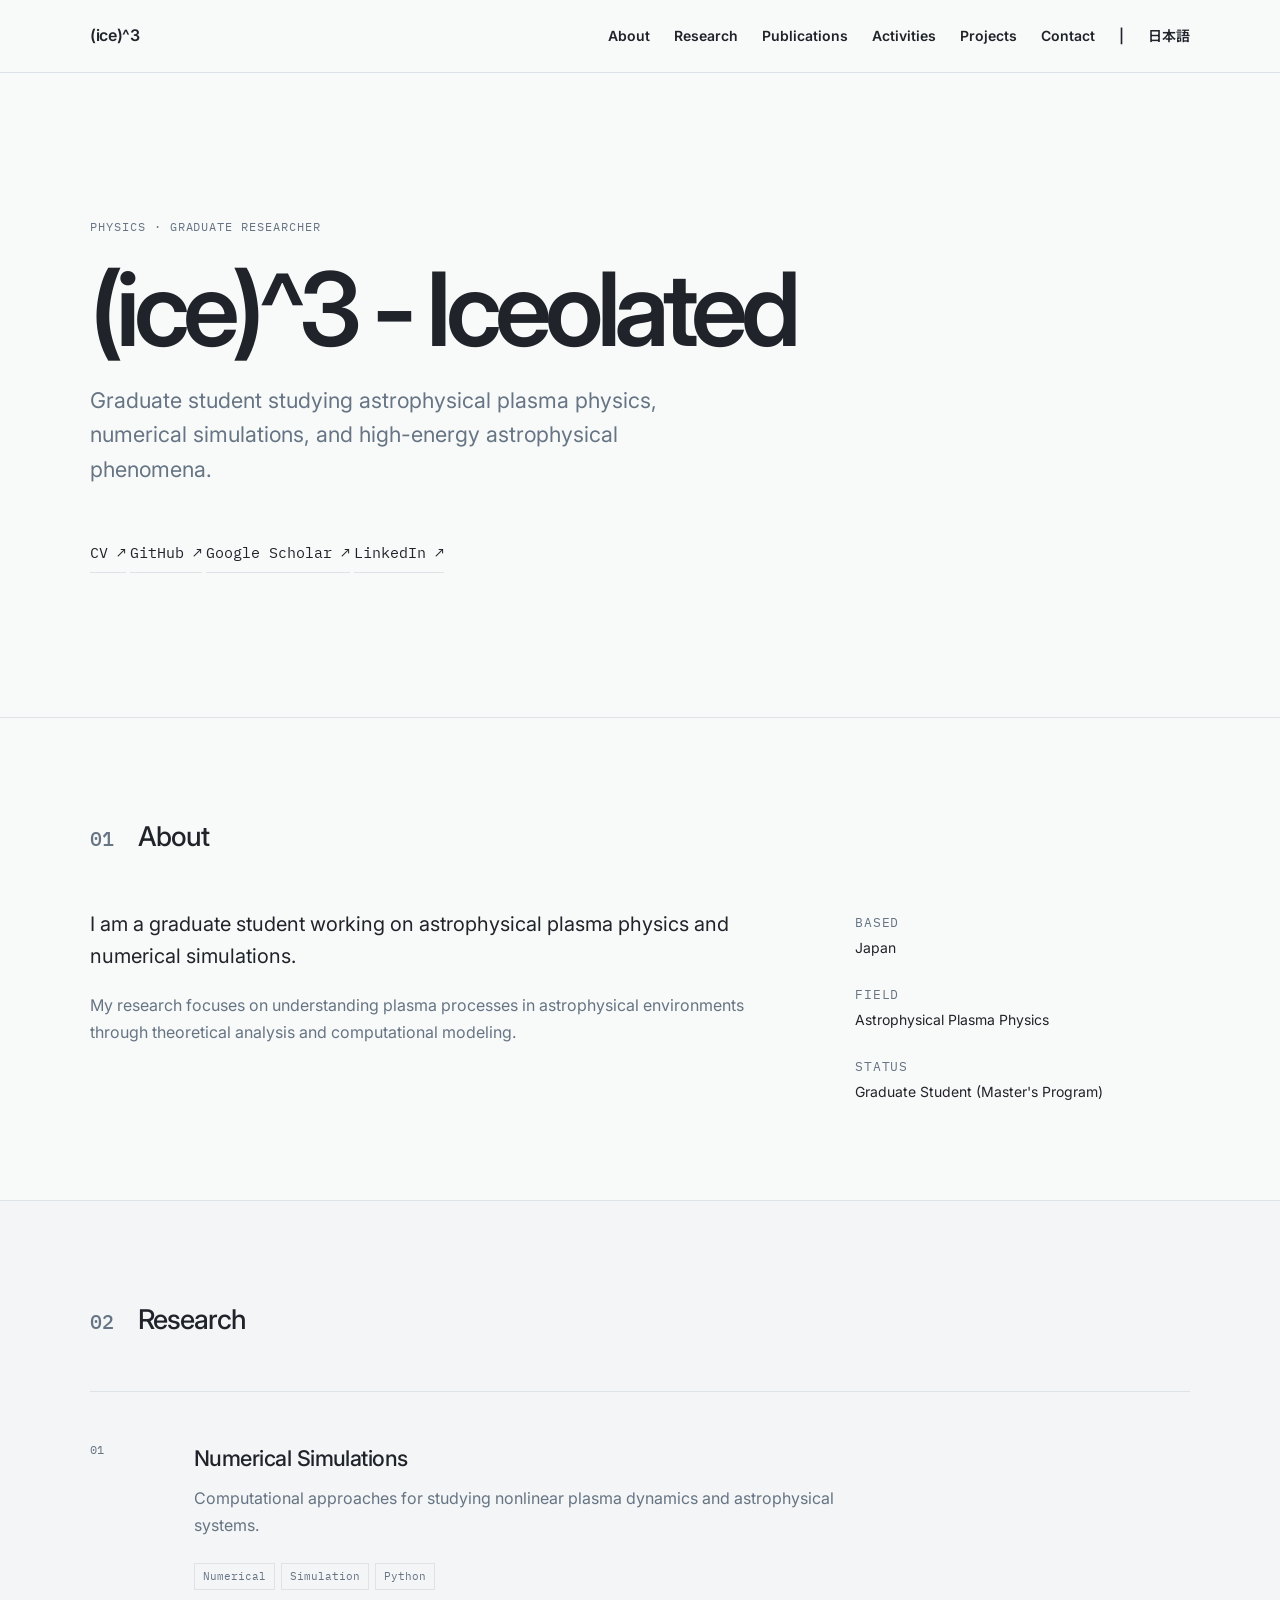
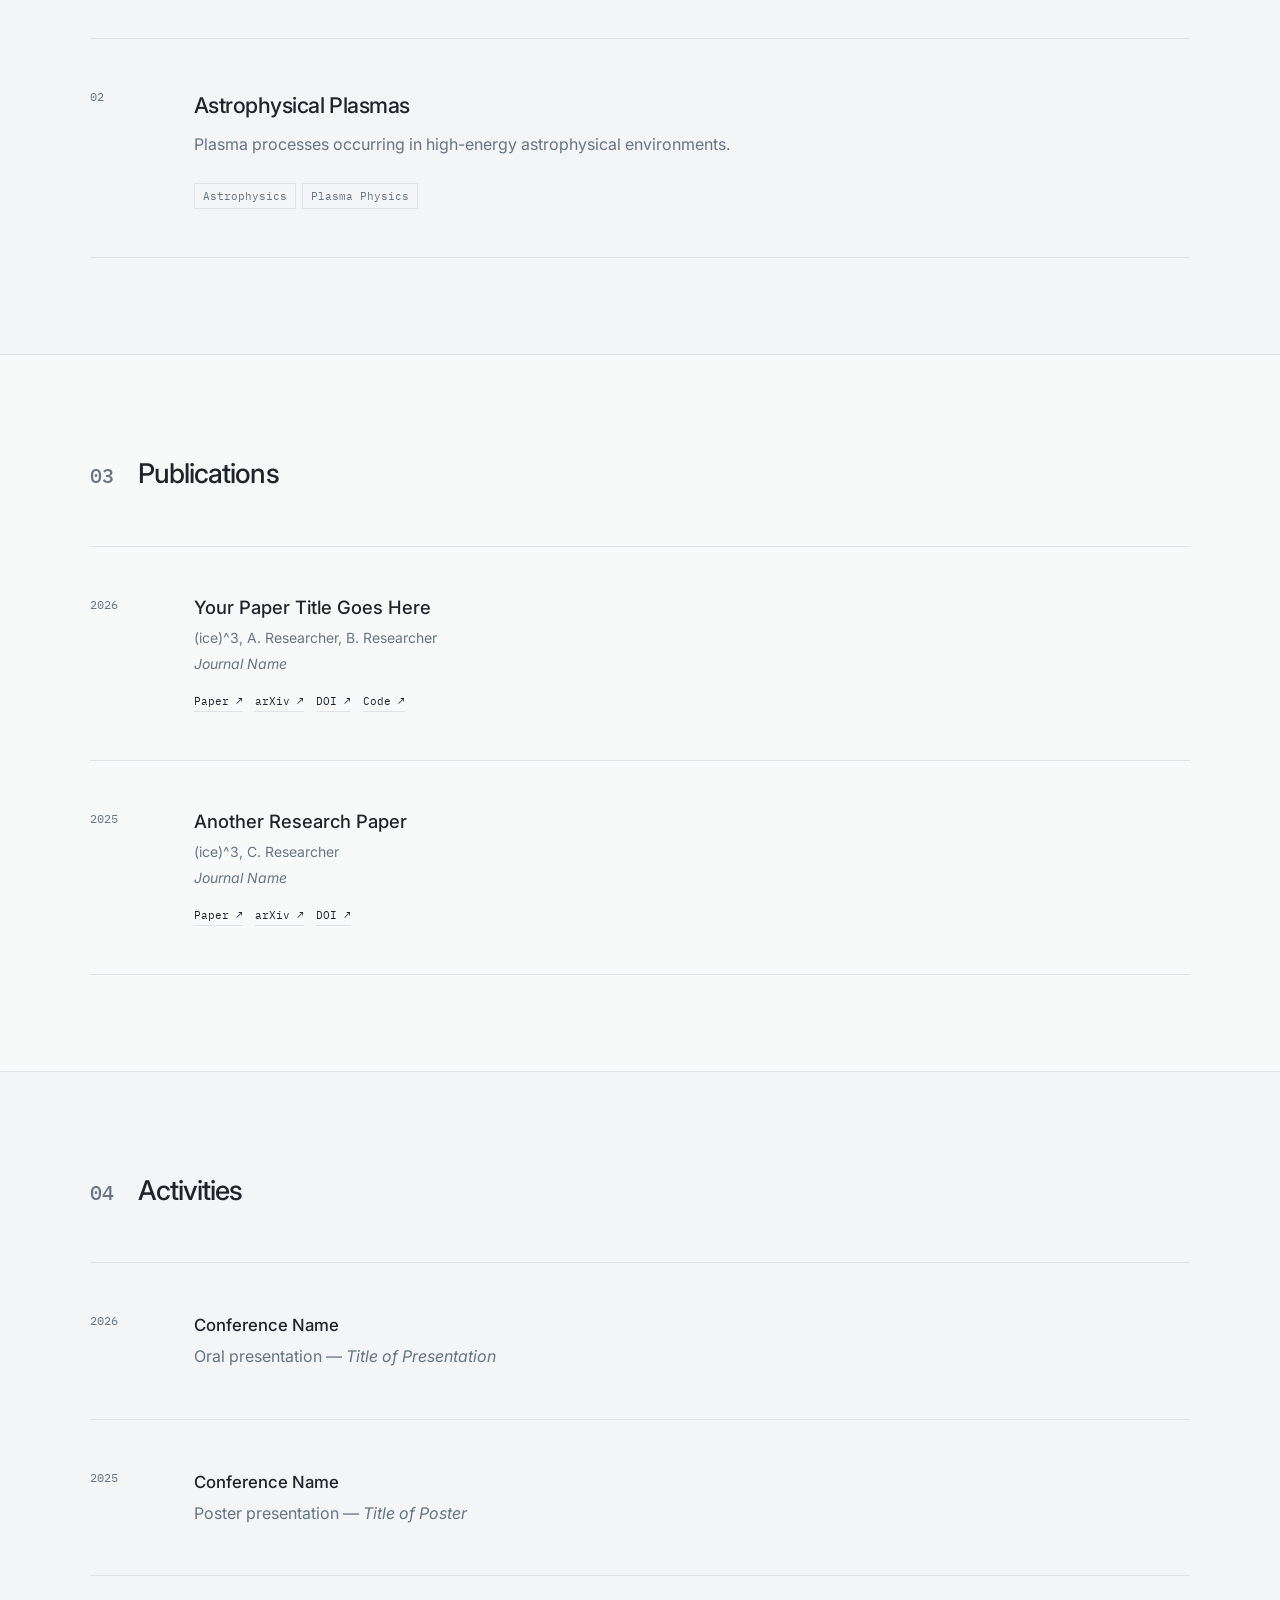
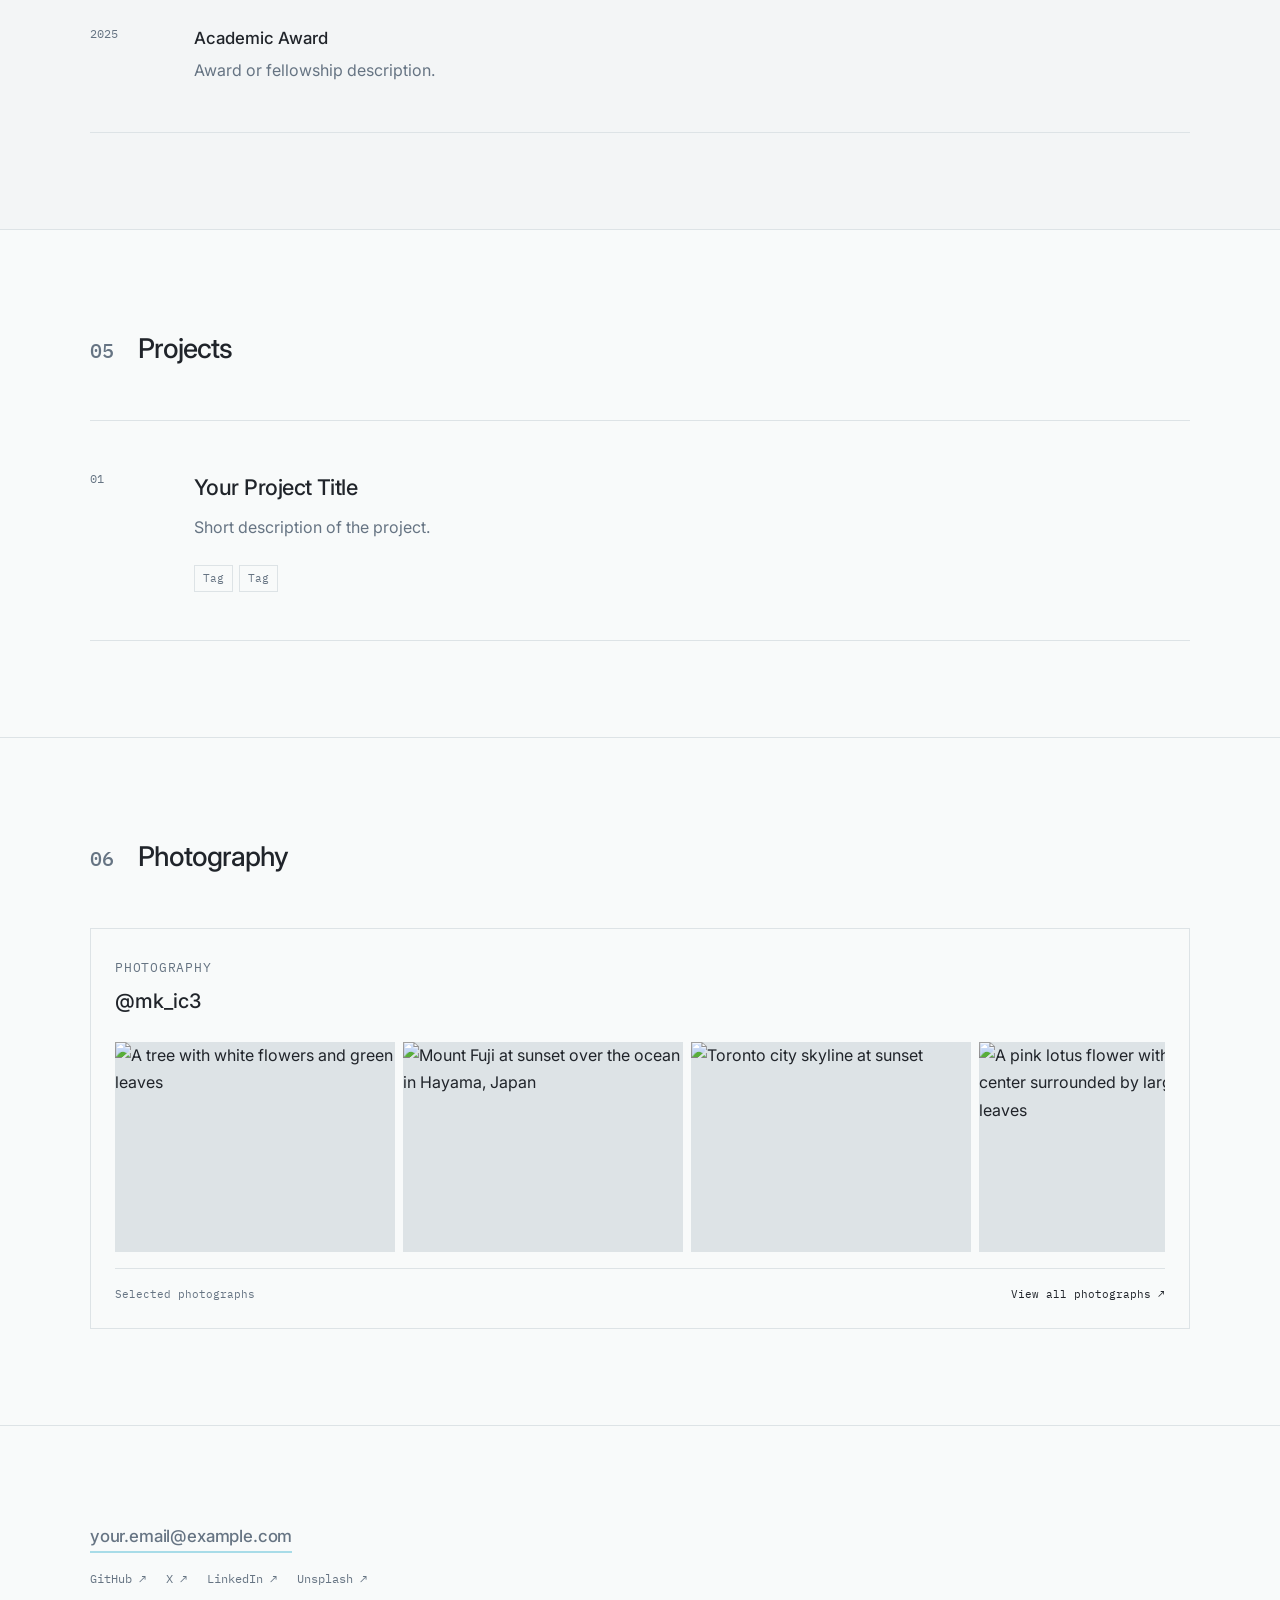
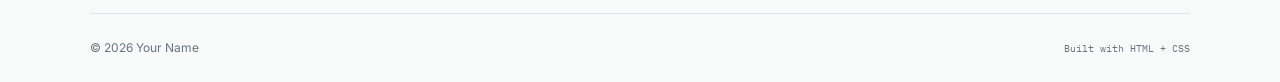
==== index.html @ d31fde1c "feat: update index.html and jp/index.html with new branding, enhanced links, and Unsplash photo inte" ====
<!DOCTYPE html>
<html lang="en">
<head>
    <meta charset="UTF-8">

    <!-- Responsive viewport -->
    <meta name="viewport" content="width=device-width, initial-scale=1.0">

    <title>Welcome to (ice)^3's home</title>

    <meta
        name="description"
        content="Personal homepage of (ice)^3 graduate researcher in physics."
    >

    <!-- Google Fonts -->
    <link rel="preconnect" href="https://fonts.googleapis.com">
    <link rel="preconnect" href="https://fonts.gstatic.com" crossorigin>

    <link
        href="https://fonts.googleapis.com/css2?family=IBM+Plex+Mono:wght@400;500&family=Inter:wght@400;500;600;700&family=Noto+Sans+JP:wght@400;500;600&display=swap"
        rel="stylesheet"
    >

    <!-- Main stylesheet -->
    <link rel="stylesheet" href="style.css">
</head>

<body>

    <!-- =========================================
         HEADER / NAVIGATION
         ========================================= -->
    <header class="site-header">
        <div class="container header-inner">

            <a href="#" class="site-name">
                (ice)^3
            </a>

            <nav class="site-nav" aria-label="Main navigation">
                <a href="#about">About</a>
                <a href="#research">Research</a>
                <a href="#publications">Publications</a>
                <a href="#activities">Activities</a>
                <a href="#projects">Projects</a>
                <a href="#contact">Contact</a>
                <span class="nav-divider">|</span>
                <a href="jp/" lang="ja">日本語</a>
            </nav>

        </div>
    </header>


    <main>

        <!-- =========================================
             HERO
             ========================================= -->
        <section class="hero">
            <div class="container">

                <p class="eyebrow">
                    PHYSICS · GRADUATE RESEARCHER
                </p>

                <h1>
                    (ice)^3 - Iceolated
                </h1>

                <p class="hero-description">
                    Graduate student studying astrophysical plasma physics,
                    numerical simulations, and high-energy astrophysical phenomena.
                </p>

                <div class="hero-links">
                    <a href="cv/CV.pdf" target="_blank" rel="noopener noreferrer">CV ↗</a>
                    <a href="https://github.com/mk-ic3" target="_blank" rel="noopener noreferrer">GitHub ↗</a>
                    <a href="YOUR_GOOGLE_SCHOLAR_URL" target="_blank" rel="noopener noreferrer">Google Scholar ↗</a>
                    <a href="https://www.linkedin.com/in/mei-kanda/" target="_blank" rel="noopener noreferrer">LinkedIn ↗</a>
                </div>

            </div>
        </section>


        <!-- =========================================
             ABOUT
             ========================================= -->
        <section id="about" class="section">
            <div class="container">

                <div class="section-heading">
                    <span class="section-number">01</span>
                    <h2>About</h2>
                </div>

                <div class="about-grid">

                    <div class="about-main">
                        <p class="lead">
                            I am a graduate student working on astrophysical
                            plasma physics and numerical simulations.
                        </p>

                        <p>
                            My research focuses on understanding plasma processes
                            in astrophysical environments through theoretical
                            analysis and computational modeling.
                        </p>
                    </div>

                    <aside class="about-meta">
                        <div>
                            <span class="meta-label">Based</span>
                            <span>Japan</span>
                        </div>

                        <div>
                            <span class="meta-label">Field</span>
                            <span>Astrophysical Plasma Physics</span>
                        </div>

                        <div>
                            <span class="meta-label">Status</span>
                            <span>Graduate Student (Master's Program)</span>
                        </div>
                    </aside>

                </div>

            </div>
        </section>


        <!-- =========================================
             RESEARCH
             ========================================= -->
        <section id="research" class="section section-tinted">
            <div class="container">

                <div class="section-heading">
                    <span class="section-number">02</span>
                    <h2>Research</h2>
                </div>

                <div class="research-list">

                    <article class="research-item">

                        <div class="research-index">
                            01
                        </div>

                        <div class="research-content">
                            <h3>Numerical Simulations</h3>

                            <p>
                                Computational approaches for studying
                                nonlinear plasma dynamics and astrophysical
                                systems.
                            </p>

                            <div class="tags">
                                <span>Numerical</span>
                                <span>Simulation</span>
                                <span>Python</span>
                            </div>
                        </div>

                    </article>


                    <article class="research-item">

                        <div class="research-index">
                            02
                        </div>

                        <div class="research-content">
                            <h3>Astrophysical Plasmas</h3>

                            <p>
                                Plasma processes occurring in high-energy
                                astrophysical environments.
                            </p>

                            <div class="tags">
                                <span>Astrophysics</span>
                                <span>Plasma Physics</span>
                            </div>
                        </div>

                    </article>

                </div>

            </div>
        </section>


        <!-- =========================================
             PUBLICATIONS
             ========================================= -->
        <section id="publications" class="section">
            <div class="container">

                <div class="section-heading">
                    <span class="section-number">03</span>
                    <h2>Publications</h2>
                </div>


                <div class="publication-list">

                    <article class="publication">

                        <div class="publication-year">
                            2026
                        </div>

                        <div class="publication-body">

                            <h3>
                                Your Paper Title Goes Here
                            </h3>

                            <p class="authors">
                                (ice)^3, A. Researcher, B. Researcher
                            </p>

                            <p class="journal">
                                <em>Journal Name</em>
                            </p>

                            <div class="publication-links">
                                <a href="#">Paper ↗</a>
                                <a href="#">arXiv ↗</a>
                                <a href="#">DOI ↗</a>
                                <a href="#">Code ↗</a>
                            </div>

                        </div>

                    </article>


                    <article class="publication">

                        <div class="publication-year">
                            2025
                        </div>

                        <div class="publication-body">

                            <h3>
                                Another Research Paper
                            </h3>

                            <p class="authors">
                                (ice)^3, C. Researcher
                            </p>

                            <p class="journal">
                                <em>Journal Name</em>
                            </p>

                            <div class="publication-links">
                                <a href="#">Paper ↗</a>
                                <a href="#">arXiv ↗</a>
                                <a href="#">DOI ↗</a>
                            </div>

                        </div>

                    </article>

                </div>

            </div>
        </section>


        <!-- =========================================
             ACTIVITIES
             ========================================= -->
        <section id="activities" class="section section-tinted">
            <div class="container">

                <div class="section-heading">
                    <span class="section-number">04</span>
                    <h2>Activities</h2>
                </div>


                <div class="timeline">

                    <article class="timeline-item">

                        <div class="timeline-year">
                            2026
                        </div>

                        <div class="timeline-content">
                            <h3>Conference Name</h3>

                            <p>
                                Oral presentation —
                                <em>Title of Presentation</em>
                            </p>
                        </div>

                    </article>


                    <article class="timeline-item">

                        <div class="timeline-year">
                            2025
                        </div>

                        <div class="timeline-content">
                            <h3>Conference Name</h3>

                            <p>
                                Poster presentation —
                                <em>Title of Poster</em>
                            </p>
                        </div>

                    </article>


                    <article class="timeline-item">

                        <div class="timeline-year">
                            2025
                        </div>

                        <div class="timeline-content">
                            <h3>Academic Award</h3>

                            <p>
                                Award or fellowship description.
                            </p>
                        </div>

                    </article>

                </div>

            </div>
        </section>


        <!-- =========================================
             PROJECTS
             ========================================= -->
        <section id="projects" class="section">
            <div class="container">

                <div class="section-heading">
                    <span class="section-number">05</span>
                    <h2>Projects</h2>
                </div>

                <div class="research-list">

                    <article class="research-item">

                        <div class="research-index">
                            01
                        </div>

                        <div class="research-content">
                            <h3><a href="#">Your Project Title</a></h3>

                            <p>
                                Short description of the project.
                            </p>

                            <div class="tags">
                                <span>Tag</span>
                                <span>Tag</span>
                            </div>
                        </div>

                    </article>

                </div>

            </div>
        </section>


        <!-- =========================================
             PHOTOGRAPHY
             ========================================= -->
        <section class="section">
            <div class="container">

                <div class="section-heading">
                    <span class="section-number">06</span>
                    <h2>Photography</h2>
                </div>

                <div class="unsplash-card">

                    <div class="unsplash-card-header">

                        <div>
                            <span class="meta-label">PHOTOGRAPHY</span>
                            <h3>@mk_ic3</h3>
                        </div>

                    </div>


                    <div class="photo-grid">

                        <a
                            href="https://unsplash.com/photos/a-tree-with-white-flowers-and-green-leaves-QDzzZZHFz-U"
                            target="_blank"
                            rel="noopener noreferrer"
                            class="photo-card"
                        >
                            <img
                                src="https://images.unsplash.com/photo-1712968015844-6d76311d9dd3?auto=format&fit=crop&w=900&q=80&ixlib=rb-4.1.0"
                                alt="A tree with white flowers and green leaves"
                            >
                        </a>


                        <a
                            href="https://unsplash.com/photos/mount-fuji-at-sunset-over-the-ocean-8M4cD7uirUU"
                            target="_blank"
                            rel="noopener noreferrer"
                            class="photo-card"
                        >
                            <img
                                src="https://images.unsplash.com/photo-1778073240307-7e9a6b8cae13?auto=format&fit=crop&w=900&q=80&ixlib=rb-4.1.0"
                                alt="Mount Fuji at sunset over the ocean in Hayama, Japan"
                            >
                        </a>


                        <a
                            href="https://unsplash.com/photos/5m6bXYsO8K4"
                            target="_blank"
                            rel="noopener noreferrer"
                            class="photo-card"
                        >
                            <img
                                src="https://images.unsplash.com/photo-1655641720293-cb061274658c?auto=format&fit=crop&w=900&q=80&ixlib=rb-4.1.0"
                                alt="Toronto city skyline at sunset"
                            >
                        </a>


                        <a
                            href="https://unsplash.com/photos/pink-lotus-flower-with-green-leaves-WcjH20FnAF0"
                            target="_blank"
                            rel="noopener noreferrer"
                            class="photo-card"
                        >
                            <img
                                src="https://images.unsplash.com/photo-1785930355684-08babeacb1f9?auto=format&fit=crop&w=900&q=80&ixlib=rb-4.1.0"
                                alt="A pink lotus flower with a yellow center surrounded by large green leaves"
                            >
                        </a>


                        <a
                            href="https://unsplash.com/photos/snow-capped-mount-fuji-at-sunrise-over-the-ocean-vVNPhKwAJts"
                            target="_blank"
                            rel="noopener noreferrer"
                            class="photo-card"
                        >
                            <img
                                src="https://images.unsplash.com/photo-1784520227076-e8e0f99f439f?auto=format&fit=crop&w=900&q=80&ixlib=rb-4.1.0"
                                alt="Snow-capped Mount Fuji at sunrise over the ocean"
                            >
                        </a>


                        <a
                            href="https://unsplash.com/photos/snow-capped-mountain-over-a-calm-sea-at-twilight-6tz-zyRX4TU"
                            target="_blank"
                            rel="noopener noreferrer"
                            class="photo-card"
                        >
                            <img
                                src="https://images.unsplash.com/photo-1784520226907-1e6dbd36b09c?auto=format&fit=crop&w=900&q=80&ixlib=rb-4.1.0"
                                alt="Snow-capped mountain over a calm sea at twilight"
                            >
                        </a>


                        <a
                            href="https://unsplash.com/photos/snow-capped-mount-fuji-and-a-lighthouse-over-the-calm-ocean-Updo7ICSqFU"
                            target="_blank"
                            rel="noopener noreferrer"
                            class="photo-card"
                        >
                            <img
                                src="https://images.unsplash.com/photo-1784520226905-12eba92116d4?auto=format&fit=crop&w=900&q=80&ixlib=rb-4.1.0"
                                alt="Snow-capped Mount Fuji and a lighthouse over the calm ocean"
                            >
                        </a>


                        <a
                            href="https://unsplash.com/photos/mount-fuji-with-snow-capped-peak-overlooking-the-ocean-at-twilight-VlQekFW7cx4"
                            target="_blank"
                            rel="noopener noreferrer"
                            class="photo-card"
                        >
                            <img
                                src="https://images.unsplash.com/photo-1784520226907-6ae4511b928c?auto=format&fit=crop&w=900&q=80&ixlib=rb-4.1.0"
                                alt="Mount Fuji with snow-capped peak overlooking the ocean at twilight"
                            >
                        </a>

                    </div>


                    <div class="unsplash-card-footer">

                        <span>Selected photographs</span>

                        <a href="https://unsplash.com/@mk_ic3" target="_blank" rel="noopener noreferrer">
                            View all photographs ↗
                        </a>

                    </div>

                </div>

            </div>
        </section>


        </main>


    <!-- =========================================
         FOOTER / CONTACT
         ========================================= -->
    <footer id="contact" class="site-footer">
        <div class="container footer-inner">

            <div class="footer-contact">

                <a
                    href="mailto:your.email@example.com"
                    class="footer-email"
                >
                    your.email@example.com
                </a>

                <div class="social-links">
                    <a href="https://github.com/mk-ic3" target="_blank" rel="noopener noreferrer">GitHub ↗</a>
                    <a href="https://x.com/ph_ic3" target="_blank" rel="noopener noreferrer">X ↗</a>
                    <a href="https://www.linkedin.com/in/mei-kanda/" target="_blank" rel="noopener noreferrer">LinkedIn ↗</a>
                    <a href="https://unsplash.com/@mk_ic3" target="_blank" rel="noopener noreferrer">Unsplash ↗</a>
                </div>

            </div>

            <div class="footer-bottom">
                <span>
                    © 2026 Your Name
                </span>

                <span class="footer-mono">
                    Built with HTML + CSS
                </span>
            </div>

        </div>
    </footer>

</body>
</html>
---- style.css ----
/* =========================================================
   DESIGN SYSTEM
   ========================================================= */

:root {

    /* Colors */
    --snow: #F8FAFA;
    --charcoal: #20242A;
    --ice-blue: #A8DCE8;
    --slate: #667483;
    --mist: #DDE3E6;

    /* Typography */
    --font-sans: "Inter", sans-serif;
    --font-jp: "Noto Sans JP", sans-serif;
    --font-mono: "IBM Plex Mono", monospace;

    /* Layout */
    --content-width: 1100px;
    --side-padding: 32px;

    /* Spacing */
    --space-xs: 8px;
    --space-sm: 16px;
    --space-md: 24px;
    --space-lg: 48px;
    --space-xl: 96px;
    --space-xxl: 144px;

    /* Borders */
    --border: 1px solid var(--mist);
}


/* =========================================================
   RESET
   ========================================================= */

*,
*::before,
*::after {
    box-sizing: border-box;
}

html {
    scroll-behavior: smooth;
}

body {
    margin: 0;

    background: var(--snow);
    color: var(--charcoal);

    font-family: var(--font-sans);
    font-size: 16px;
    line-height: 1.7;

    -webkit-font-smoothing: antialiased;
}

img {
    display: block;
    max-width: 100%;
}

a {
    color: inherit;
    text-decoration: none;
}

p,
h1,
h2,
h3 {
    margin-top: 0;
}


/* =========================================================
   GLOBAL LAYOUT
   ========================================================= */

.container {
    width: min(
        calc(100% - (var(--side-padding) * 2)),
        var(--content-width)
    );

    margin-inline: auto;
}


/* =========================================================
   HEADER
   ========================================================= */

.site-header {
    position: sticky;
    top: 0;
    z-index: 100;

    background: rgba(248, 250, 250, 0.92);

    border-bottom: var(--border);

    backdrop-filter: blur(10px);
}

.header-inner {
    min-height: 72px;

    display: flex;
    align-items: center;
    justify-content: space-between;

    gap: var(--space-md);
}

.site-name {
    font-weight: 600;
    letter-spacing: -0.02em;
}

.site-nav {
    display: flex;
    align-items: center;
    gap: 24px;

    font-size: 14px;
    font-weight: 600;
}

.site-nav a {
    color: var(--charcoal);

    transition:
        color 160ms ease,
        background-color 160ms ease;
}

.site-nav a:hover {
    color: var(--slate);
}


/* =========================================================
   HERO
   ========================================================= */

.hero {
    padding-top: var(--space-xxl);
    padding-bottom: var(--space-xxl);
}

.eyebrow {
    margin-bottom: var(--space-md);

    color: var(--slate);

    font-family: var(--font-mono);
    font-size: 12px;
    letter-spacing: 0.08em;
}

.hero h1 {
    max-width: 900px;

    margin-bottom: var(--space-md);

    font-size: clamp(3rem, 8vw, 7rem);
    font-weight: 600;
    line-height: 0.95;
    letter-spacing: -0.065em;
}

.hero-description {
    max-width: 650px;

    margin-bottom: var(--space-lg);

    color: var(--slate);

    font-size: clamp(1.1rem, 2vw, 1.35rem);
    line-height: 1.6;
}

.hero-links a {
    display: inline-block;

    padding: 6px 0;

    color: var(--charcoal);

    font-family: var(--font-mono);
    font-size: 15px;

    border-bottom: 1px solid var(--mist);

    transition:
        background-color 160ms ease,
        border-color 160ms ease;
}

.hero-links a:hover {
    background: var(--ice-blue);
    border-color: var(--charcoal);
}

.hero-links .link-accent {
    color: var(--charcoal);

    padding: 2px 8px;

    background: var(--ice-blue);
}


/* =========================================================
   SECTIONS
   ========================================================= */

.section {
    padding-top: var(--space-xl);
    padding-bottom: var(--space-xl);

    border-top: var(--border);
}

.section-tinted {
    background: rgba(221, 227, 230, 0.22);
}

.section-heading {
    display: flex;
    align-items: baseline;
    gap: var(--space-md);

    margin-bottom: var(--space-lg);
}

.section-number {
    color: var(--slate);

    font-family: var(--font-mono);
    font-size: 20px;
    font-weight: 500;
}

.section-heading h2 {
    margin: 0;

    font-size: 1.7rem;
    font-weight: 500;
    letter-spacing: -0.035em;
}


/* =========================================================
   ABOUT
   ========================================================= */

.about-grid {
    display: grid;
    grid-template-columns: minmax(0, 2fr) minmax(220px, 1fr);

    gap: var(--space-xl);
}

.about-main {
    max-width: 700px;
}

.lead {
    font-size: 1.25rem;
    line-height: 1.6;
}

.about-main p:last-child {
    color: var(--slate);
}

.about-meta {
    display: flex;
    flex-direction: column;
    gap: var(--space-md);

    padding-top: 4px;

    font-size: 14px;
}

.about-meta > div {
    display: flex;
    flex-direction: column;
}

.meta-label {
    margin-bottom: 2px;

    color: var(--slate);

    font-family: var(--font-mono);
    font-size: 13px;
    text-transform: uppercase;
    letter-spacing: 0.06em;
}


/* =========================================================
   RESEARCH
   ========================================================= */

.research-list {
    border-top: var(--border);
}

.research-item {
    display: grid;
    grid-template-columns: 80px minmax(0, 1fr);

    gap: var(--space-md);

    padding: var(--space-lg) 0;

    border-bottom: var(--border);
}

.research-index {
    color: var(--slate);

    font-family: var(--font-mono);
    font-size: 12px;
}

.research-content {
    max-width: 700px;
}

.research-content h3 {
    margin-bottom: var(--space-xs);

    font-size: 1.35rem;
    font-weight: 500;
    letter-spacing: -0.025em;
}

.research-content p {
    margin-bottom: var(--space-md);

    color: var(--slate);
}

.tags {
    display: flex;
    flex-wrap: wrap;
    gap: 6px;
}

.tags span {
    padding: 3px 8px;

    color: var(--slate);

    border: 1px solid var(--mist);

    font-family: var(--font-mono);
    font-size: 11px;
}


/* =========================================================
   PUBLICATIONS
   ========================================================= */

.publication-list {
    border-top: var(--border);
}

.publication {
    display: grid;
    grid-template-columns: 80px minmax(0, 1fr);

    gap: var(--space-md);

    padding: var(--space-lg) 0;

    border-bottom: var(--border);
}

.publication-year {
    color: var(--slate);

    font-family: var(--font-mono);
    font-size: 12px;
}

.publication-body {
    max-width: 760px;
}

.publication-body h3 {
    margin-bottom: 6px;

    font-size: 1.15rem;
    font-weight: 500;
    line-height: 1.4;
}

.authors {
    margin-bottom: 2px;

    color: var(--slate);
    font-size: 14px;
}

.journal {
    margin-bottom: var(--space-sm);

    color: var(--slate);
    font-size: 14px;
}

.publication-links {
    display: flex;
    flex-wrap: wrap;
    gap: 12px;

    font-family: var(--font-mono);
    font-size: 11px;
}

.publication-links a {
    border-bottom: 1px solid var(--mist);
}

.publication-links a:hover {
    border-color: var(--charcoal);
}


/* =========================================================
   TIMELINE
   ========================================================= */

.timeline {
    border-top: var(--border);
}

.timeline-item {
    display: grid;
    grid-template-columns: 80px minmax(0, 1fr);

    gap: var(--space-md);

    padding: var(--space-lg) 0;

    border-bottom: var(--border);
}

.timeline-year {
    color: var(--slate);

    font-family: var(--font-mono);
    font-size: 12px;
}

.timeline-content h3 {
    margin-bottom: 4px;

    font-size: 1.05rem;
    font-weight: 500;
}

.timeline-content p {
    margin: 0;

    color: var(--slate);
}



/* =========================================================
   CONTACT
   ========================================================= */

.footer-email {
    display: inline-block;

    margin-bottom: var(--space-sm);

    font-size: 1.05rem;
    font-weight: 500;
    letter-spacing: -0.01em;

    border-bottom: 2px solid var(--ice-blue);

    transition:
        background-color 160ms ease,
        border-color 160ms ease;
}

.footer-email:hover {
    background: var(--ice-blue);
}

.social-links {
    display: flex;
    flex-wrap: wrap;
    gap: 8px 20px;

    color: var(--slate);

    font-family: var(--font-mono);
    font-size: 12px;
}

.social-links a:hover {
    color: var(--charcoal);
}


/* =========================================================
   FOOTER
   ========================================================= */

.site-footer {
    padding: var(--space-xl) 0 var(--space-md);

    border-top: var(--border);

    color: var(--slate);

    font-size: 12px;
}

.footer-contact {
    margin-bottom: var(--space-md);
}

.footer-bottom {
    display: flex;
    align-items: center;
    justify-content: space-between;

    gap: var(--space-md);

    padding-top: var(--space-md);

    border-top: var(--border);
}

.footer-mono {
    font-family: var(--font-mono);
    font-size: 10px;
}


/* =========================================================
   JAPANESE
   ========================================================= */

:lang(ja) {
    font-family: var(--font-jp);
}
html[lang="ja"] body {
    font-family: var(--font-jp);
}

html[lang="ja"] .section-number,
html[lang="ja"] .eyebrow,
html[lang="ja"] .tags,
html[lang="ja"] .publication-links,
html[lang="ja"] .footer-mono {
    font-family: var(--font-mono);
}


/* =========================================================
   TABLET
   ========================================================= */

@media (max-width: 800px) {

    :root {
        --side-padding: 24px;
        --space-xl: 72px;
        --space-xxl: 110px;
    }

    .about-grid {
        grid-template-columns: 1fr;
        gap: var(--space-lg);
    }

    .about-meta {
        display: grid;
        grid-template-columns: repeat(3, 1fr);
    }
}
/* =========================================================
   PHOTOGRAPHY / UNSPLASH
   ========================================================= */

.unsplash-card {
    border: 1px solid var(--mist);
    padding: 24px;

    background: var(--snow);
}

.unsplash-card-header {
    display: flex;
    align-items: flex-end;
    justify-content: space-between;

    gap: 24px;

    margin-bottom: 24px;
}

.unsplash-card-header h3 {
    margin: 4px 0 0;

    font-size: 1.25rem;
    font-weight: 500;
}

.unsplash-card-header > a {
    color: var(--slate);

    font-family: var(--font-mono);
    font-size: 12px;
}

.unsplash-card-header > a:hover {
    color: var(--charcoal);
}


/* Photo grid */

.unsplash-card .photo-grid {
    display: flex;

    overflow-x: auto;

    gap: 8px;

    scroll-snap-type: x mandatory;

    -webkit-overflow-scrolling: touch;

    scrollbar-width: none;
}

.unsplash-card .photo-grid::-webkit-scrollbar {
    display: none;
}

.photo-card {
    display: block;

    flex: 0 0 auto;

    width: 280px;

    overflow: hidden;

    aspect-ratio: 4 / 3;

    background: var(--mist);

    scroll-snap-align: start;
}

.photo-card img {
    width: 100%;
    height: 100%;

    object-fit: cover;

    transition: transform 300ms ease;
}

.photo-card:hover img {
    transform: scale(1.03);
}


/* Card footer */

.unsplash-card-footer {
    display: flex;
    align-items: center;
    justify-content: space-between;

    gap: 20px;

    margin-top: 16px;
    padding-top: 16px;

    border-top: 1px solid var(--mist);

    color: var(--slate);

    font-family: var(--font-mono);
    font-size: 11px;
}

.unsplash-card-footer a {
    color: var(--charcoal);
}

.unsplash-card-footer a:hover {
    text-decoration: underline;
}


/* Accent link */

.link-accent {
    padding: 2px 6px;

    background: var(--ice-blue);
}


/* =========================================================
   PHONE
   ========================================================= */

@media (max-width: 600px) {

    .unsplash-card {
        padding: 16px;
    }

    .unsplash-card-header {
        align-items: flex-start;
        flex-direction: column;

        gap: 8px;
    }

    .photo-card {
        width: 240px;

        aspect-ratio: 16 / 10;
    }

    .unsplash-card-footer {
        align-items: flex-start;
        flex-direction: column;
    }
}


/* =========================================================
   PHONE
   ========================================================= */

@media (max-width: 600px) {

    :root {
        --side-padding: 18px;
        --space-lg: 36px;
        --space-xl: 60px;
        --space-xxl: 90px;
    }

    .site-header {
        position: relative;
    }

    .header-inner {
        min-height: 64px;

        align-items: flex-start;
        flex-direction: column;

        padding-top: 16px;
        padding-bottom: 16px;
    }

    .site-nav {
        width: 100%;

        overflow-x: auto;

        gap: 18px;

        padding-bottom: 2px;

        white-space: nowrap;

        font-size: 12px;
    }

    .hero {
        padding-top: var(--space-xl);
    }

    .hero h1 {
        font-size: clamp(3rem, 18vw, 5rem);
    }

    .hero-description {
        font-size: 1rem;
    }

    .section-heading {
        margin-bottom: var(--space-lg);
    }

    .section-heading h2 {
        font-size: 1.4rem;
    }

    .about-meta {
        grid-template-columns: 1fr;
    }

    .research-item,
    .publication,
    .timeline-item {
        grid-template-columns: 1fr;

        gap: 6px;
    }

    .research-index,
    .publication-year,
    .timeline-year {
        margin-bottom: 4px;
    }

    .footer-bottom {
        align-items: flex-start;
        flex-direction: column;
    }
}
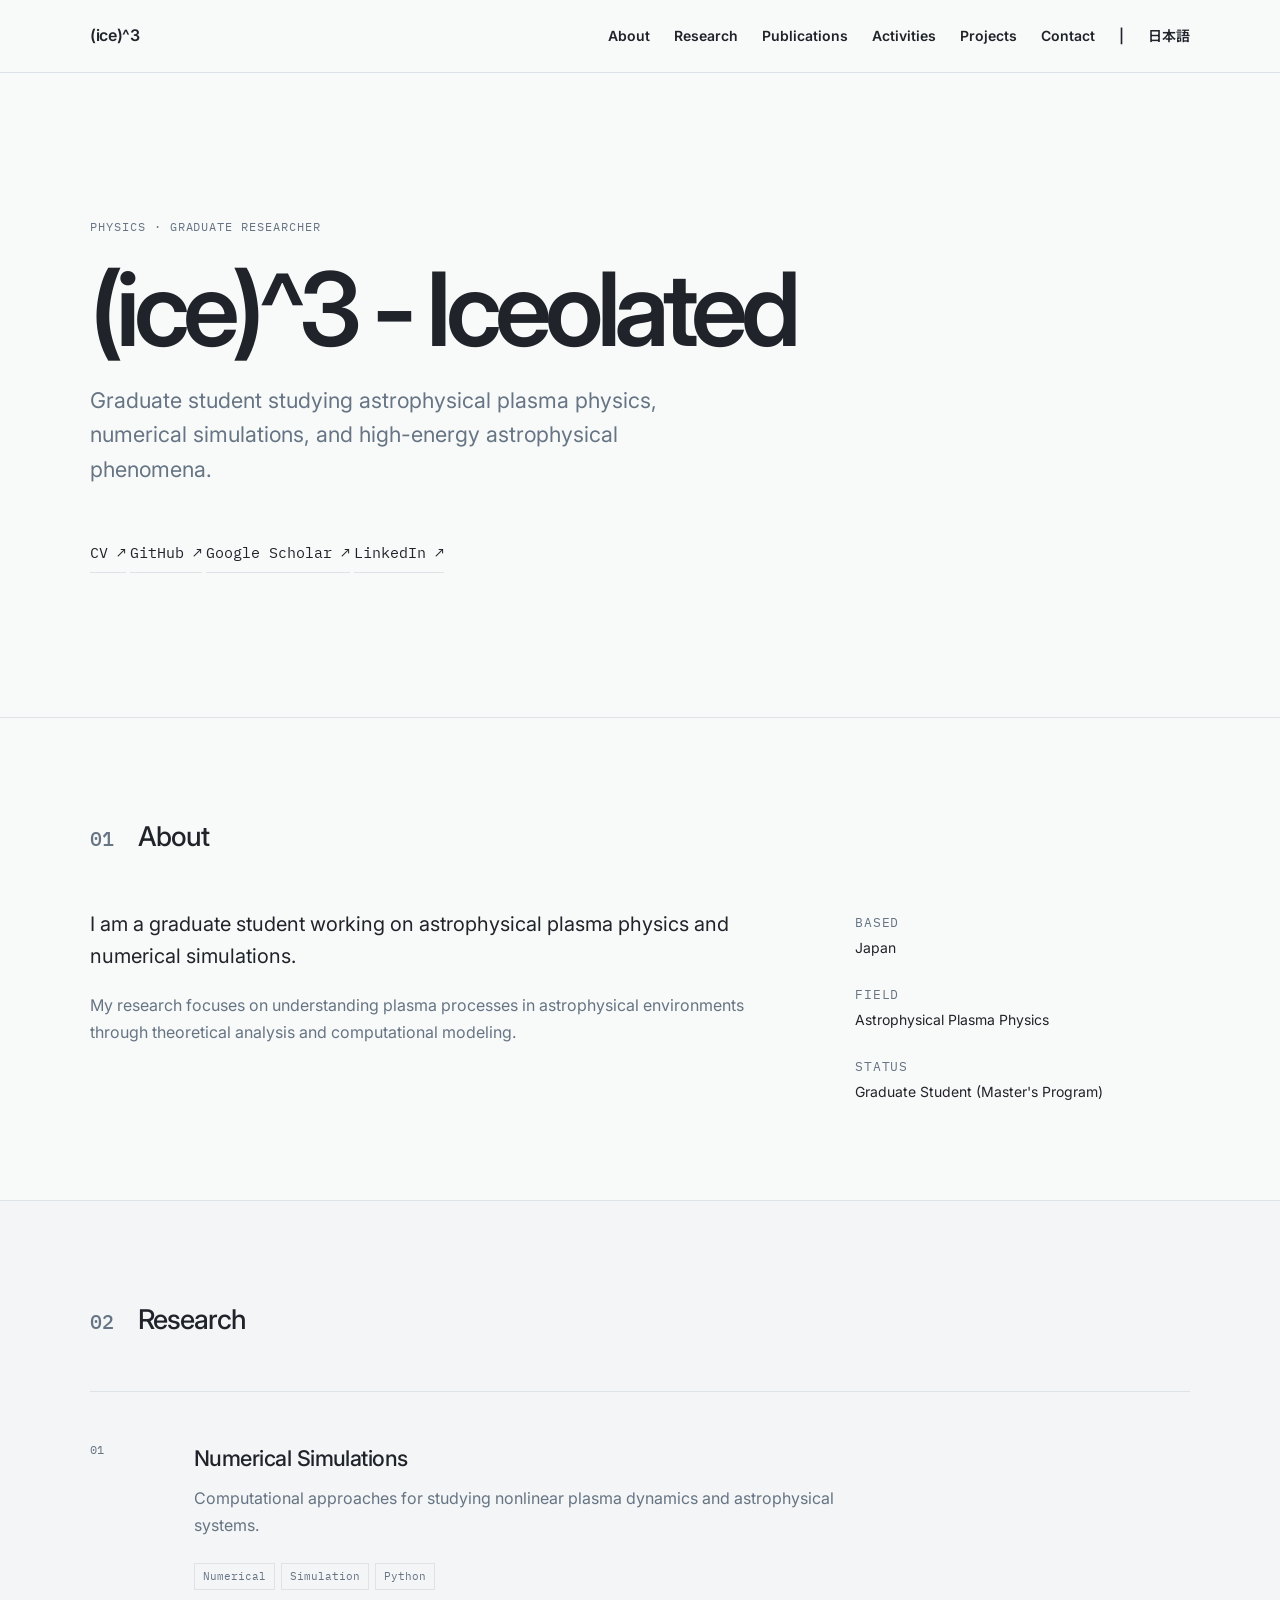
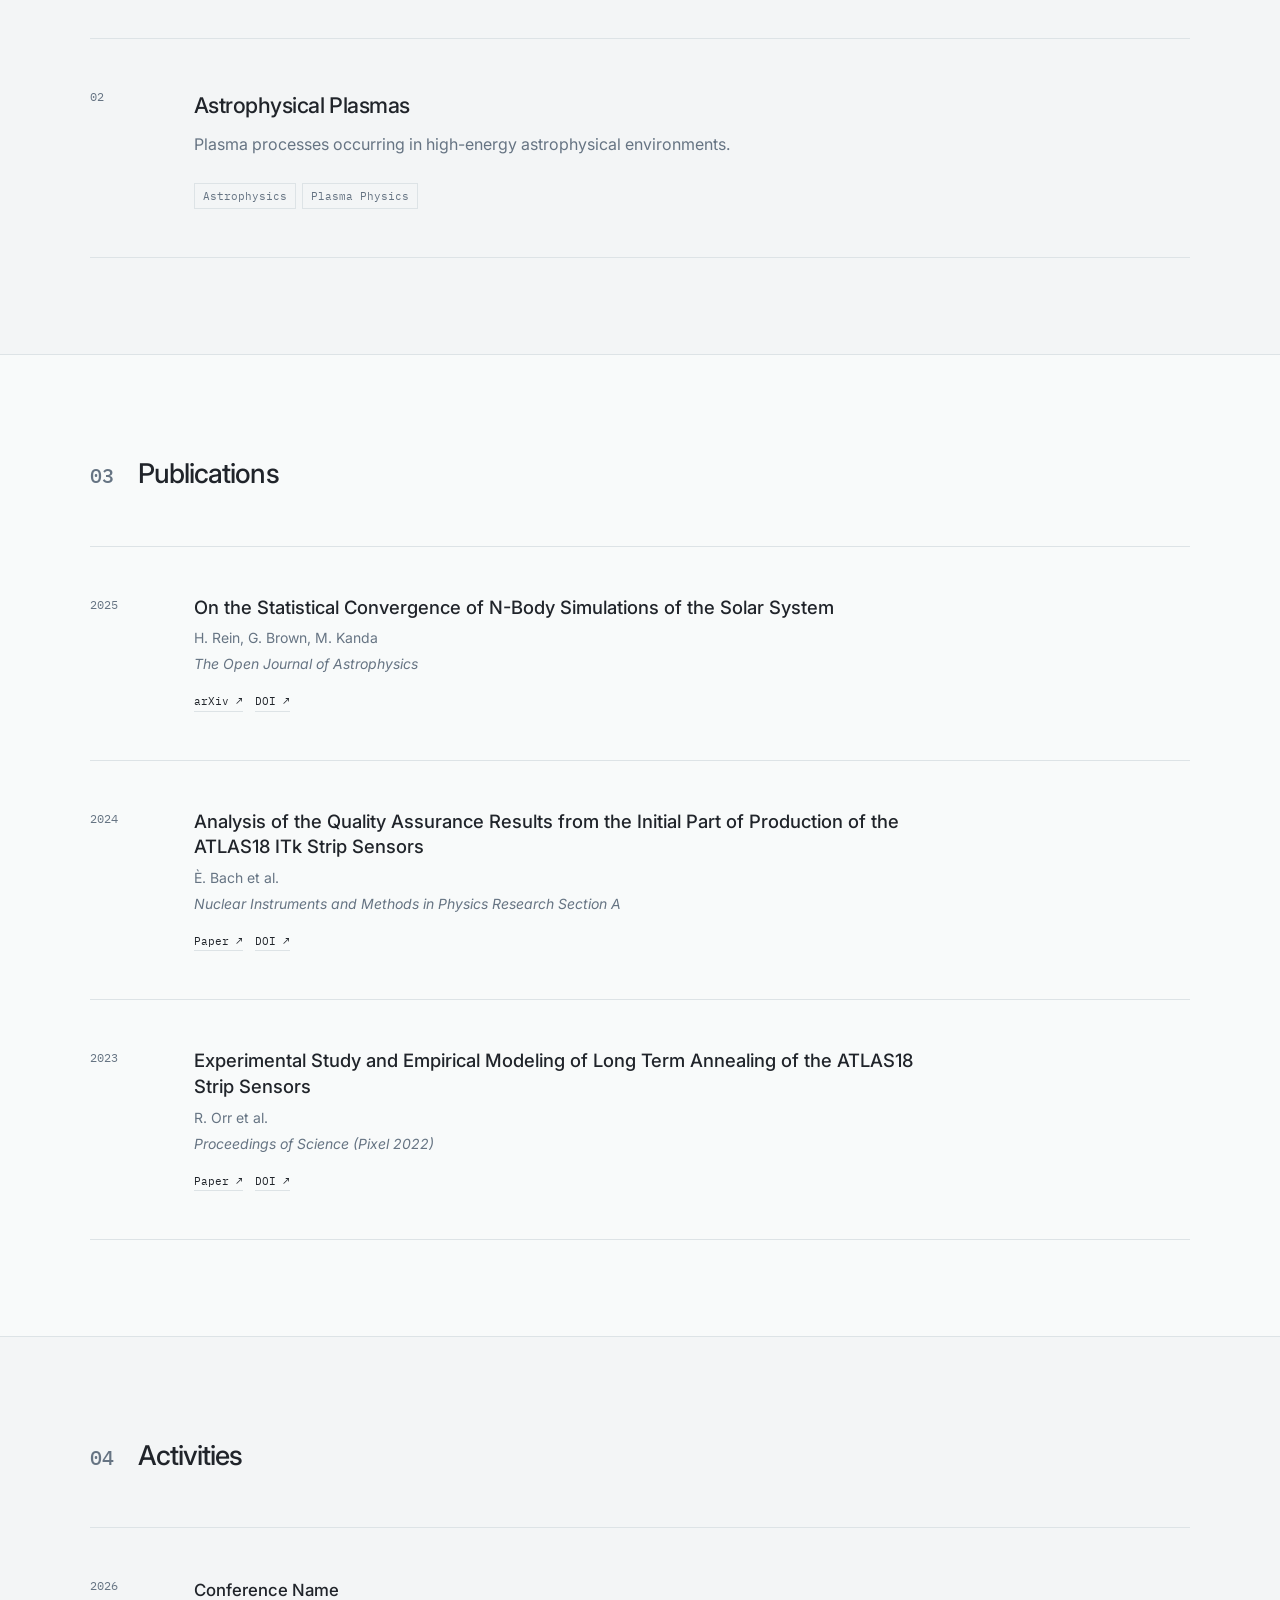
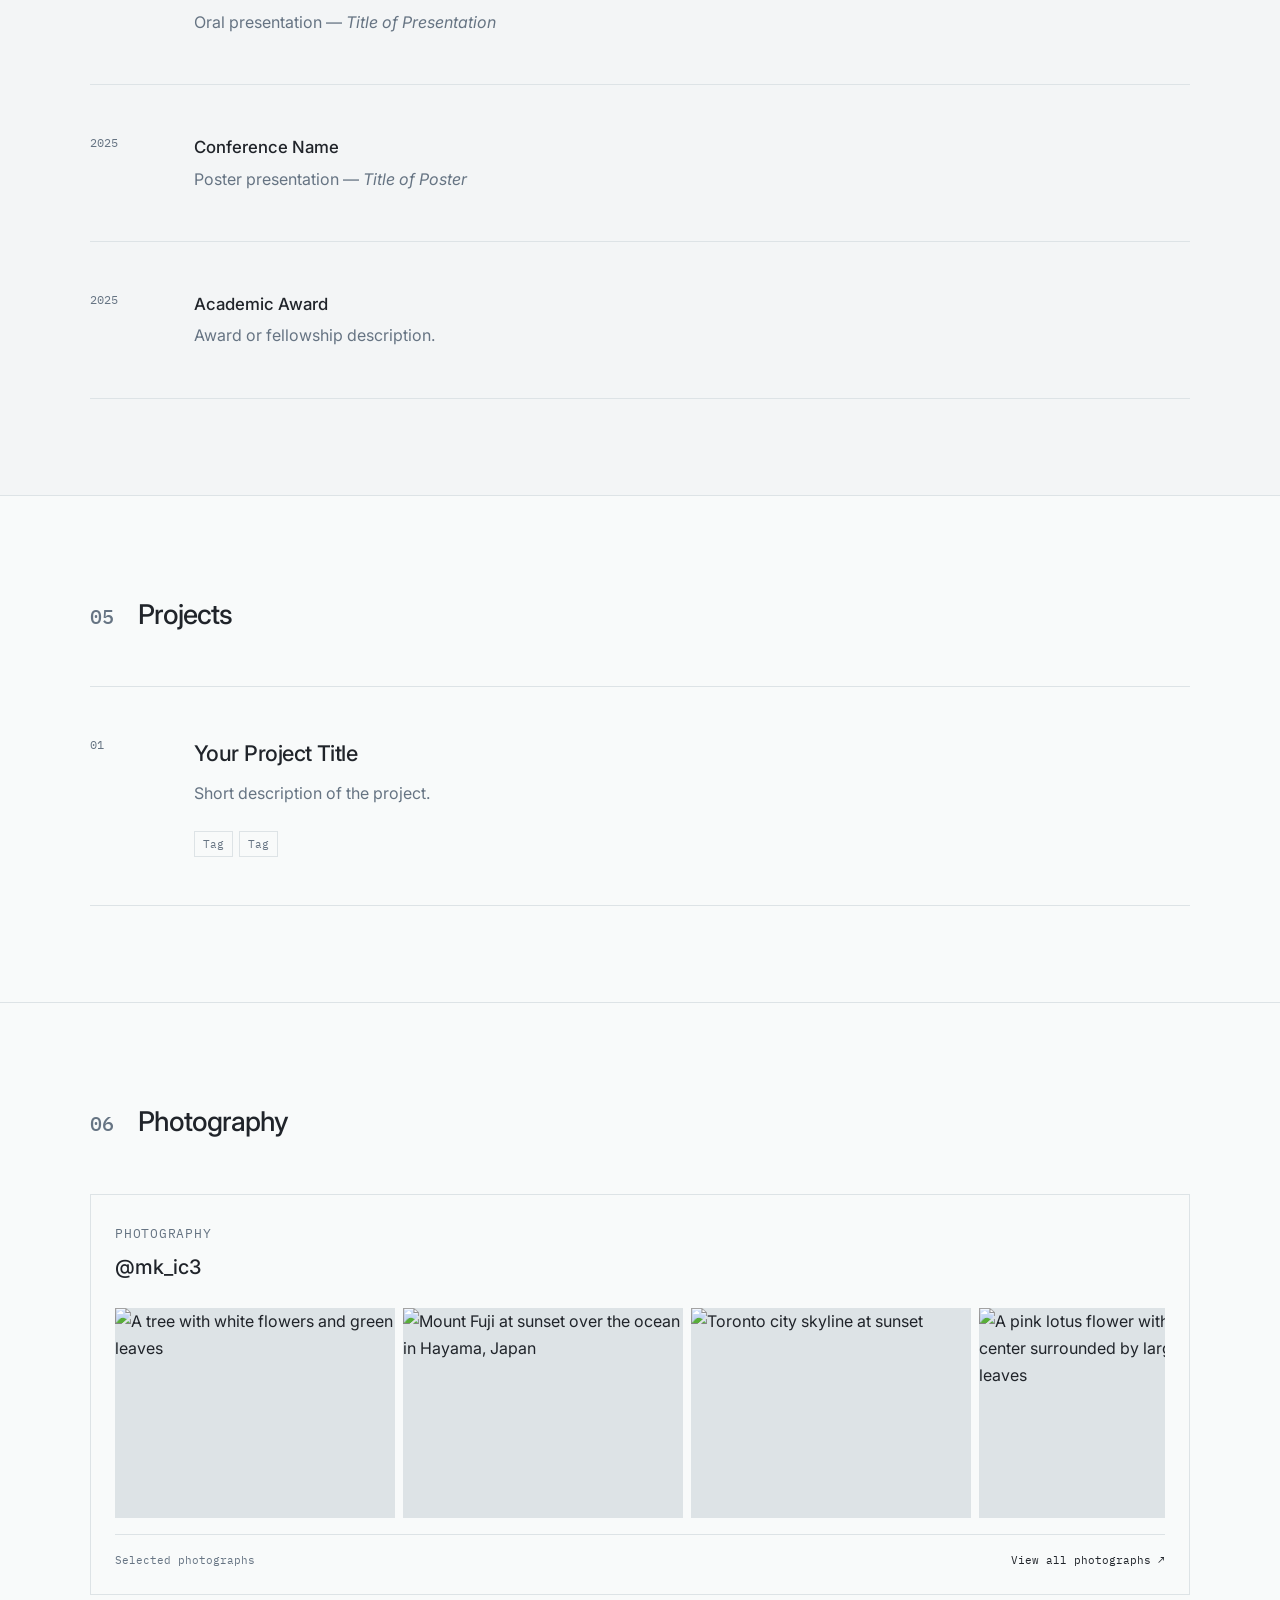
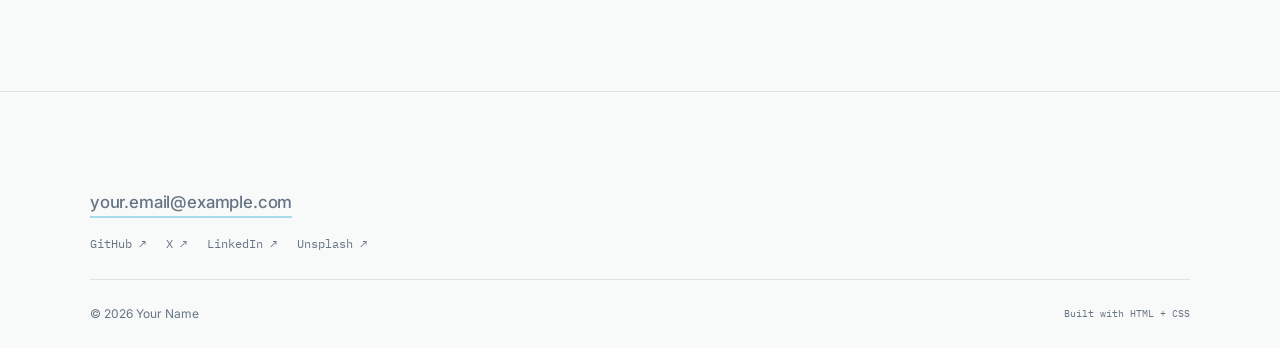
==== commit 18f5dd23: "feat: update publication details in index.html and jp/index.html with new titles, authors, and links" ====
--- a/index.html
+++ b/index.html
@@ -217,28 +217,26 @@
                     <article class="publication">
 
                         <div class="publication-year">
-                            2026
+                            2025
                         </div>
 
                         <div class="publication-body">
 
                             <h3>
-                                Your Paper Title Goes Here
+                                On the Statistical Convergence of N-Body Simulations of the Solar System
                             </h3>
 
                             <p class="authors">
-                                (ice)^3, A. Researcher, B. Researcher
+                                H. Rein, G. Brown, M. Kanda
                             </p>
 
                             <p class="journal">
-                                <em>Journal Name</em>
+                                <em>The Open Journal of Astrophysics</em>
                             </p>
 
                             <div class="publication-links">
-                                <a href="#">Paper ↗</a>
-                                <a href="#">arXiv ↗</a>
-                                <a href="#">DOI ↗</a>
-                                <a href="#">Code ↗</a>
+                                <a href="https://arxiv.org/abs/2507.04987" target="_blank" rel="noopener noreferrer">arXiv ↗</a>
+                                <a href="https://doi.org/10.33232/001c.154745" target="_blank" rel="noopener noreferrer">DOI ↗</a>
                             </div>
 
                         </div>
@@ -249,27 +247,56 @@
                     <article class="publication">
 
                         <div class="publication-year">
-                            2025
+                            2024
                         </div>
 
                         <div class="publication-body">
 
                             <h3>
-                                Another Research Paper
+                                Analysis of the Quality Assurance Results from the Initial Part of Production of the ATLAS18 ITk Strip Sensors
                             </h3>
 
                             <p class="authors">
-                                (ice)^3, C. Researcher
+                                È. Bach et al.
                             </p>
 
                             <p class="journal">
-                                <em>Journal Name</em>
+                                <em>Nuclear Instruments and Methods in Physics Research Section A</em>
                             </p>
 
                             <div class="publication-links">
-                                <a href="#">Paper ↗</a>
-                                <a href="#">arXiv ↗</a>
-                                <a href="#">DOI ↗</a>
+                                <a href="https://www.sciencedirect.com/science/article/pii/S0168900224003619" target="_blank" rel="noopener noreferrer">Paper ↗</a>
+                                <a href="https://doi.org/10.1016/j.nima.2024.169435" target="_blank" rel="noopener noreferrer">DOI ↗</a>
+                            </div>
+
+                        </div>
+
+                    </article>
+
+
+                    <article class="publication">
+
+                        <div class="publication-year">
+                            2023
+                        </div>
+
+                        <div class="publication-body">
+
+                            <h3>
+                                Experimental Study and Empirical Modeling of Long Term Annealing of the ATLAS18 Strip Sensors
+                            </h3>
+
+                            <p class="authors">
+                                R. Orr et al.
+                            </p>
+
+                            <p class="journal">
+                                <em>Proceedings of Science (Pixel 2022)</em>
+                            </p>
+
+                            <div class="publication-links">
+                                <a href="https://doi.org/10.22323/1.420.0043" target="_blank" rel="noopener noreferrer">Paper ↗</a>
+                                <a href="https://doi.org/10.22323/1.420.0043" target="_blank" rel="noopener noreferrer">DOI ↗</a>
                             </div>
 
                         </div>
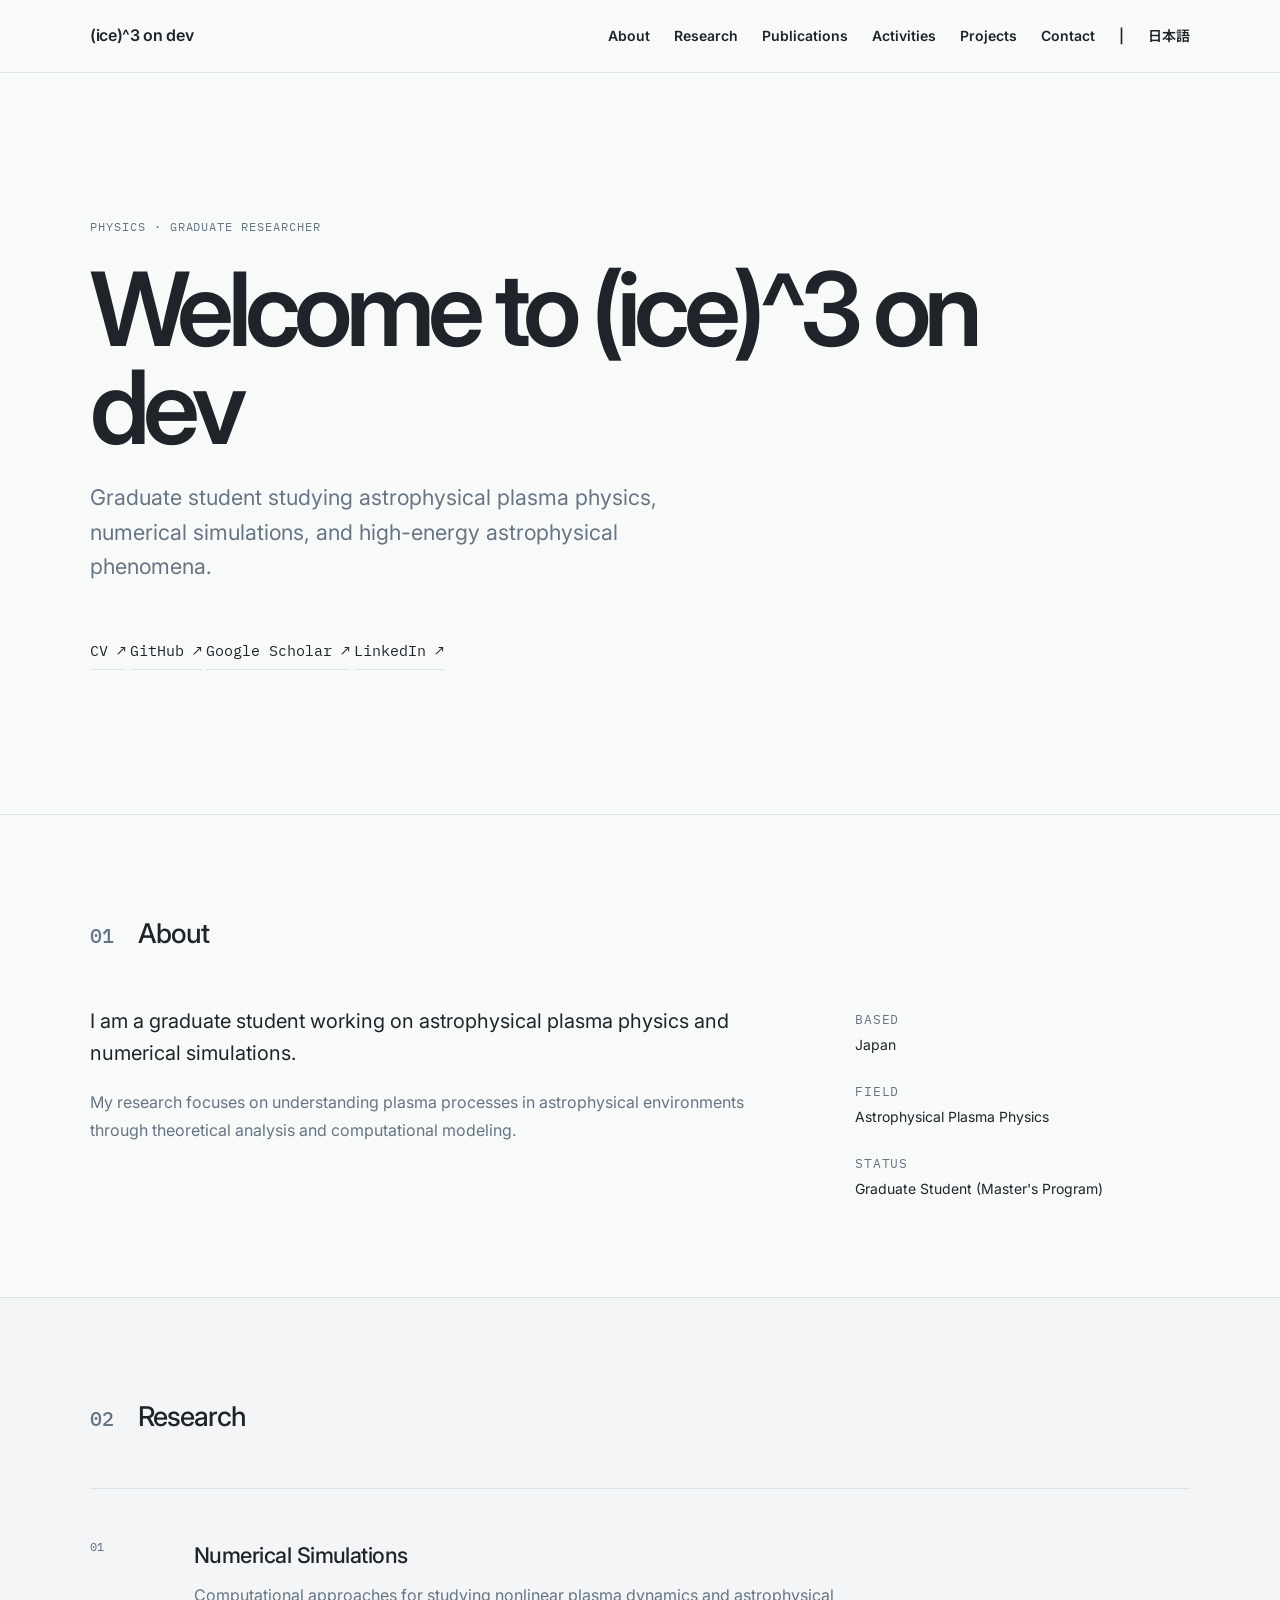
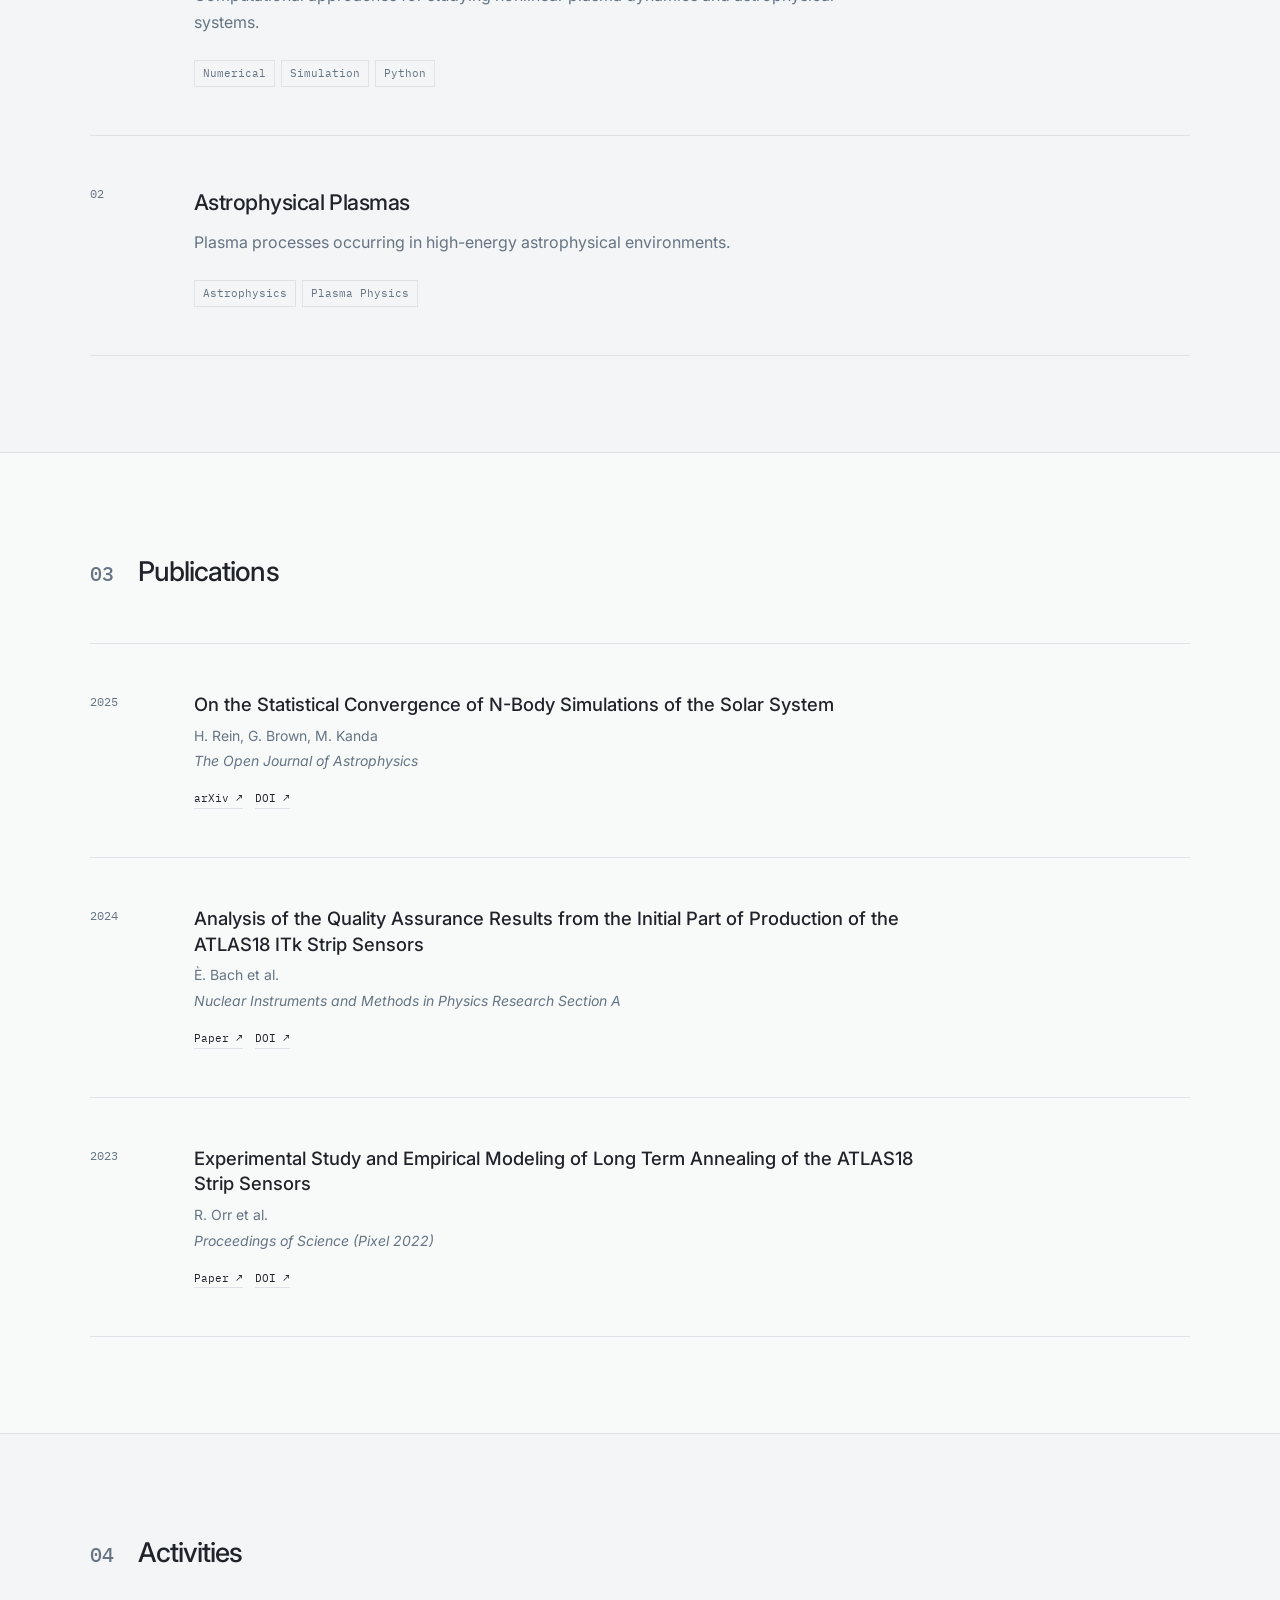
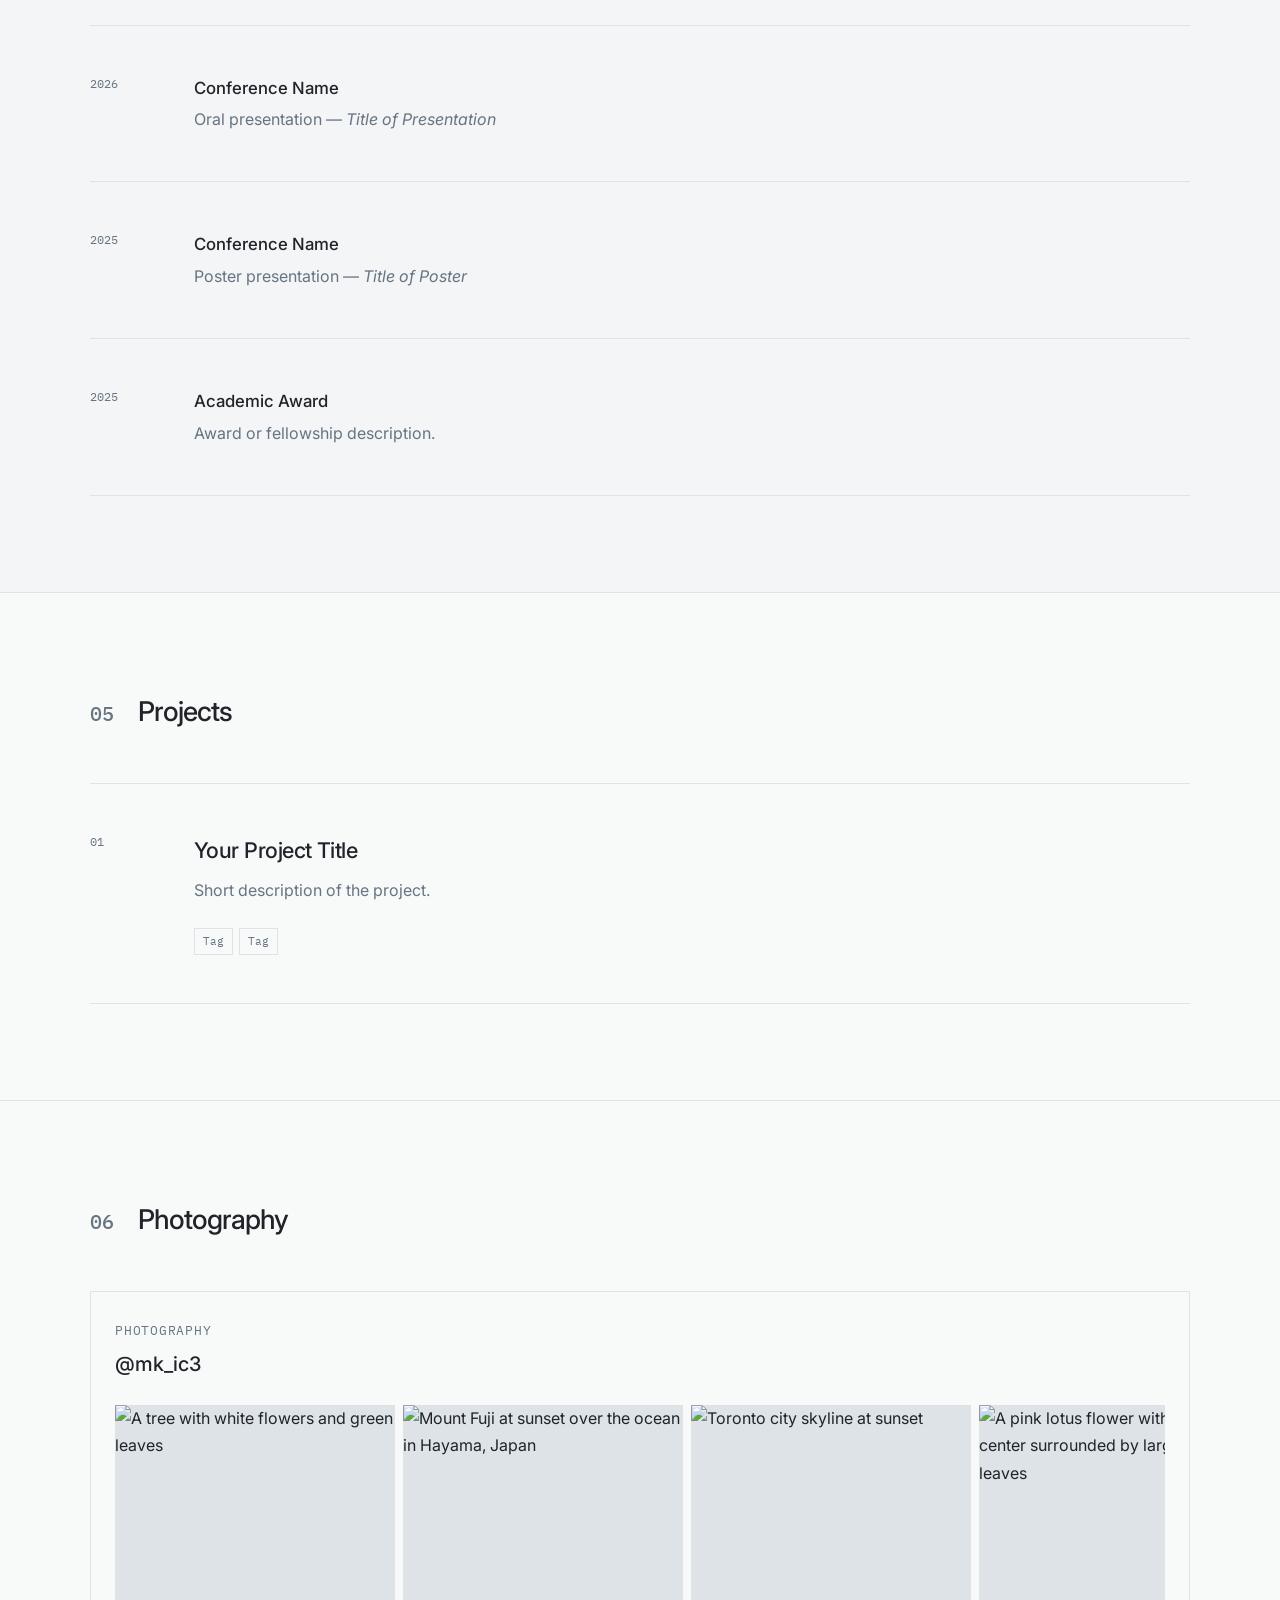
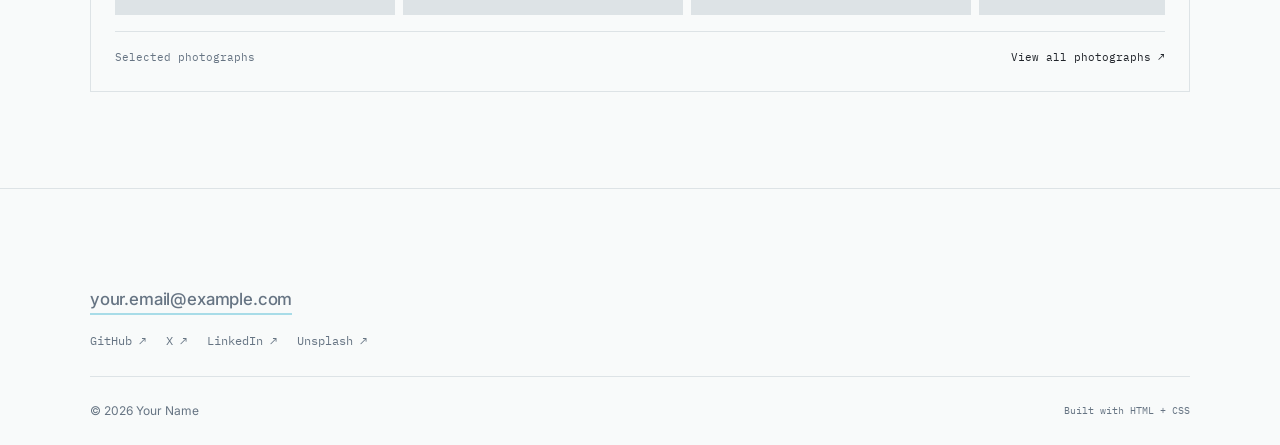
==== commit 6afcf84c: "feat: update site branding in index.html and jp/index.html to include 'on dev' in titles" ====
--- a/index.html
+++ b/index.html
@@ -35,7 +35,7 @@
         <div class="container header-inner">
 
             <a href="#" class="site-name">
-                (ice)^3
+                (ice)^3 on dev
             </a>
 
             <nav class="site-nav" aria-label="Main navigation">
@@ -66,7 +66,7 @@
                 </p>
 
                 <h1>
-                    (ice)^3 - Iceolated
+                    Welcome to (ice)^3 on dev
                 </h1>
 
                 <p class="hero-description">
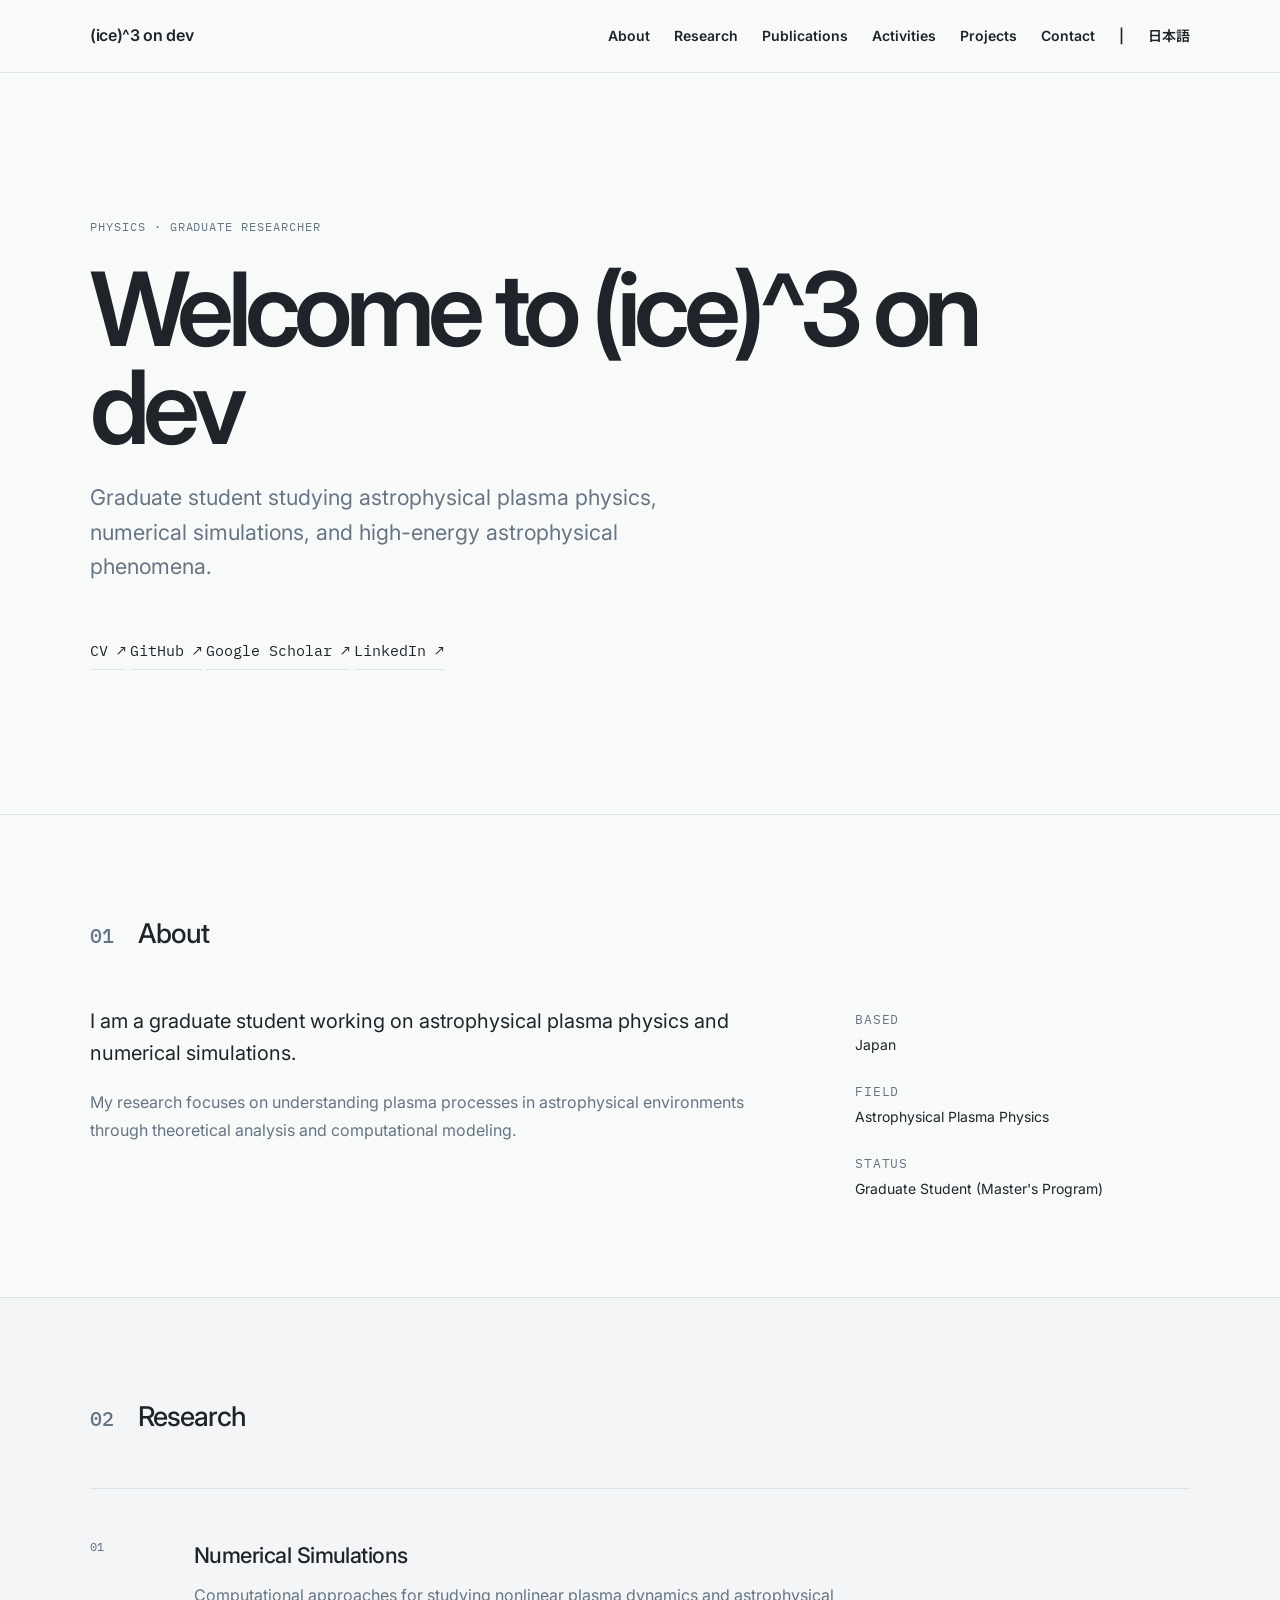
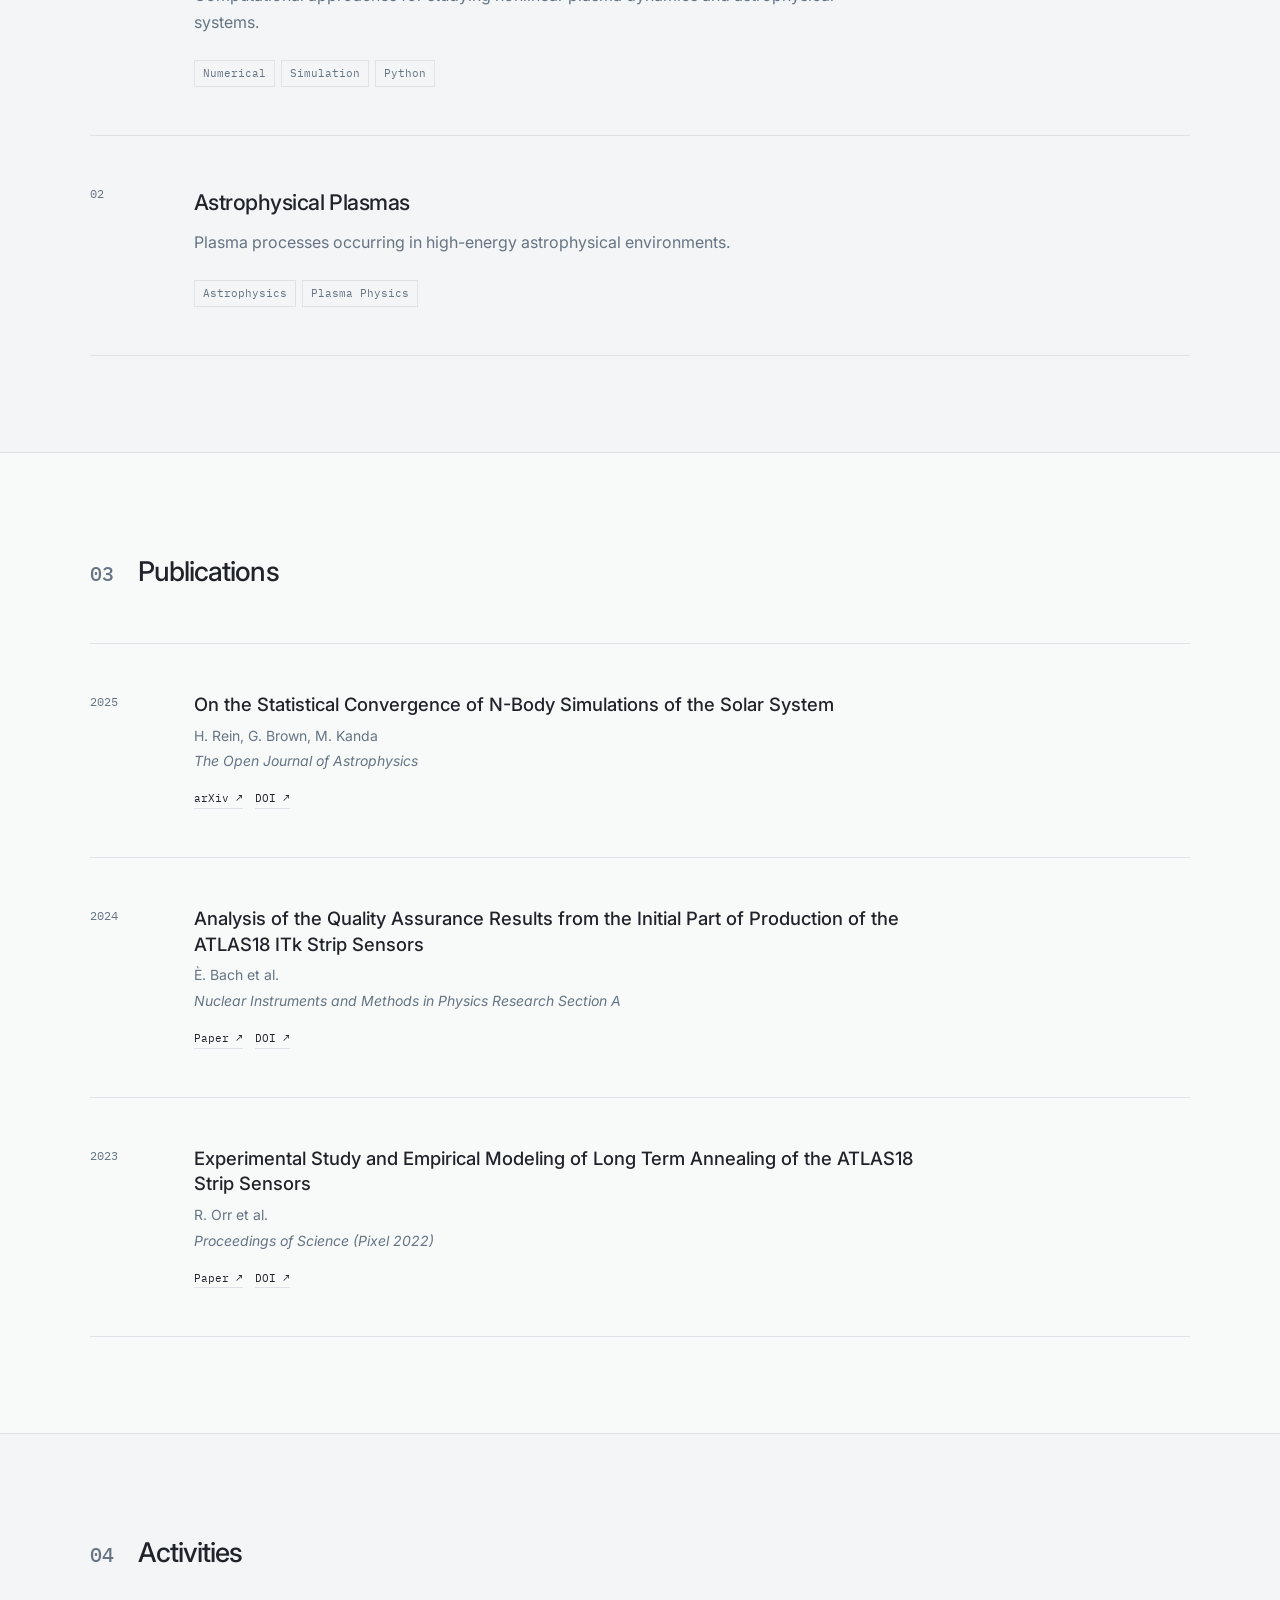
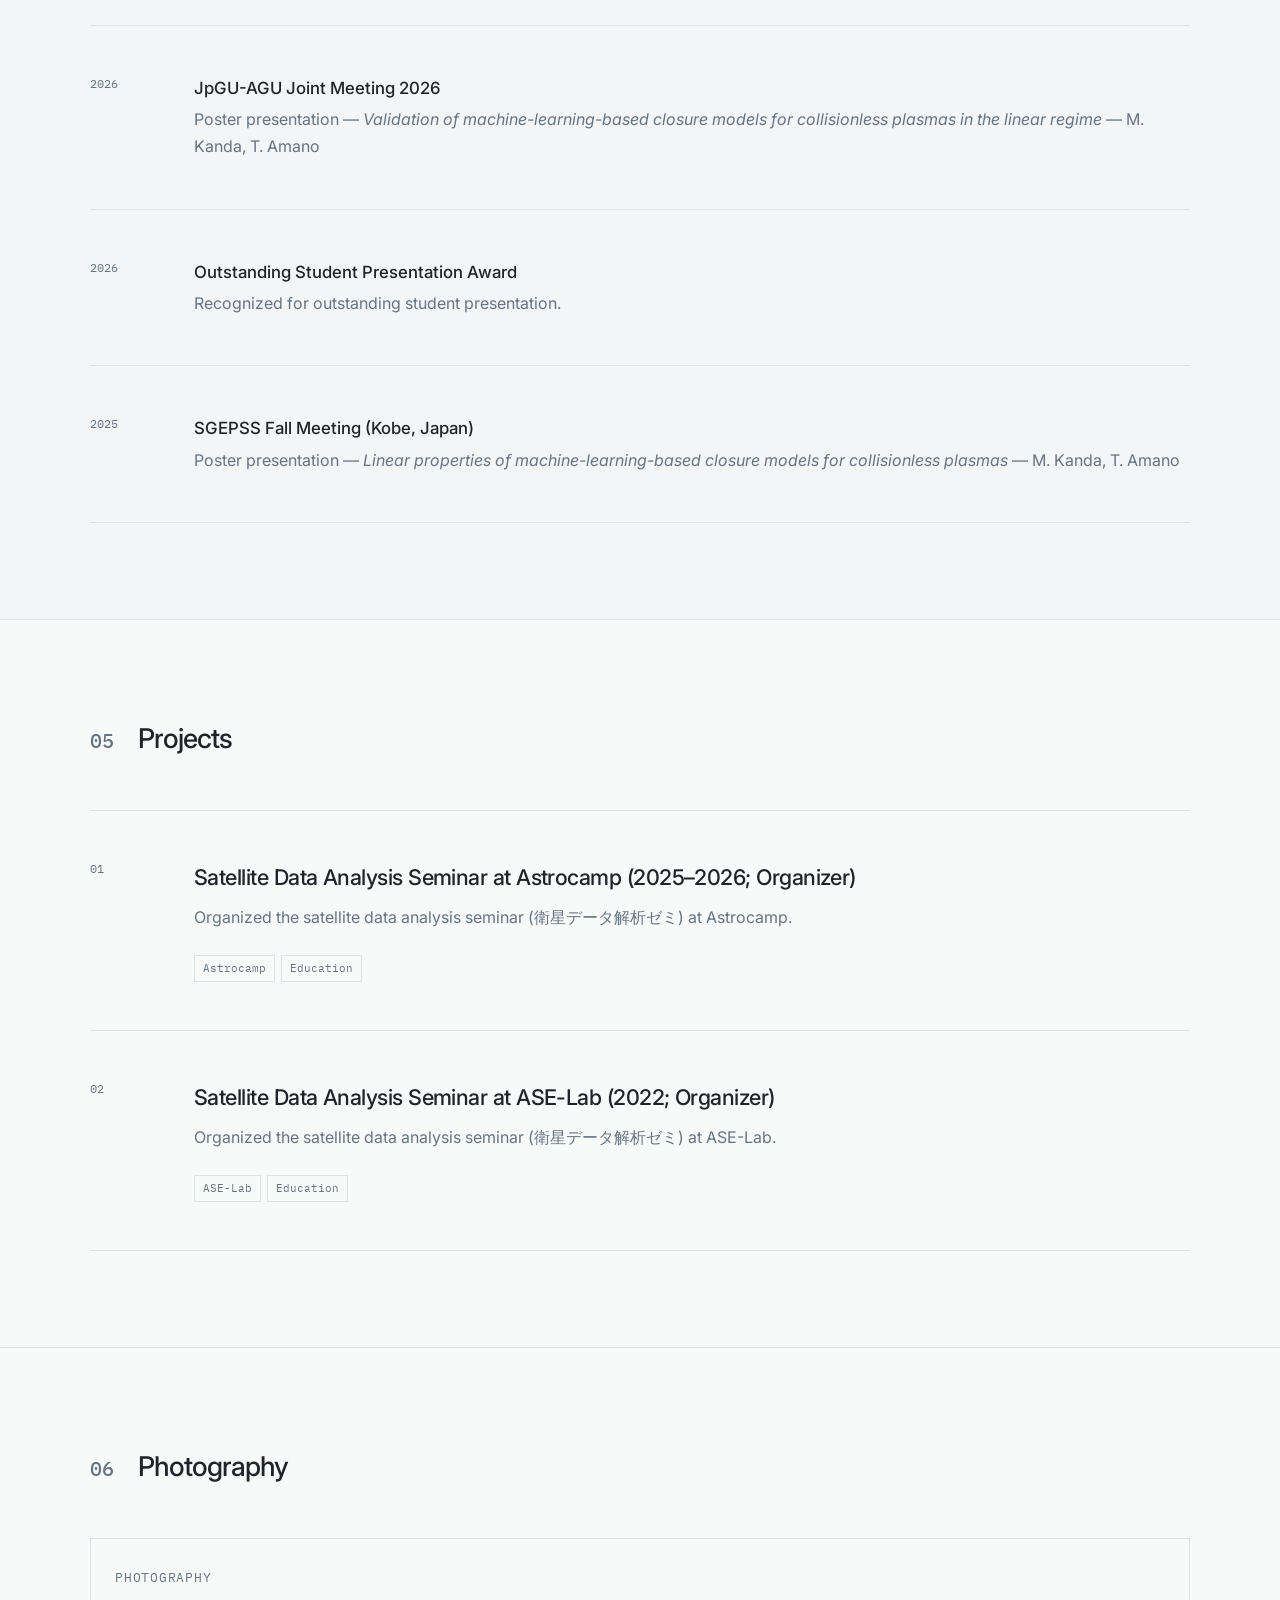
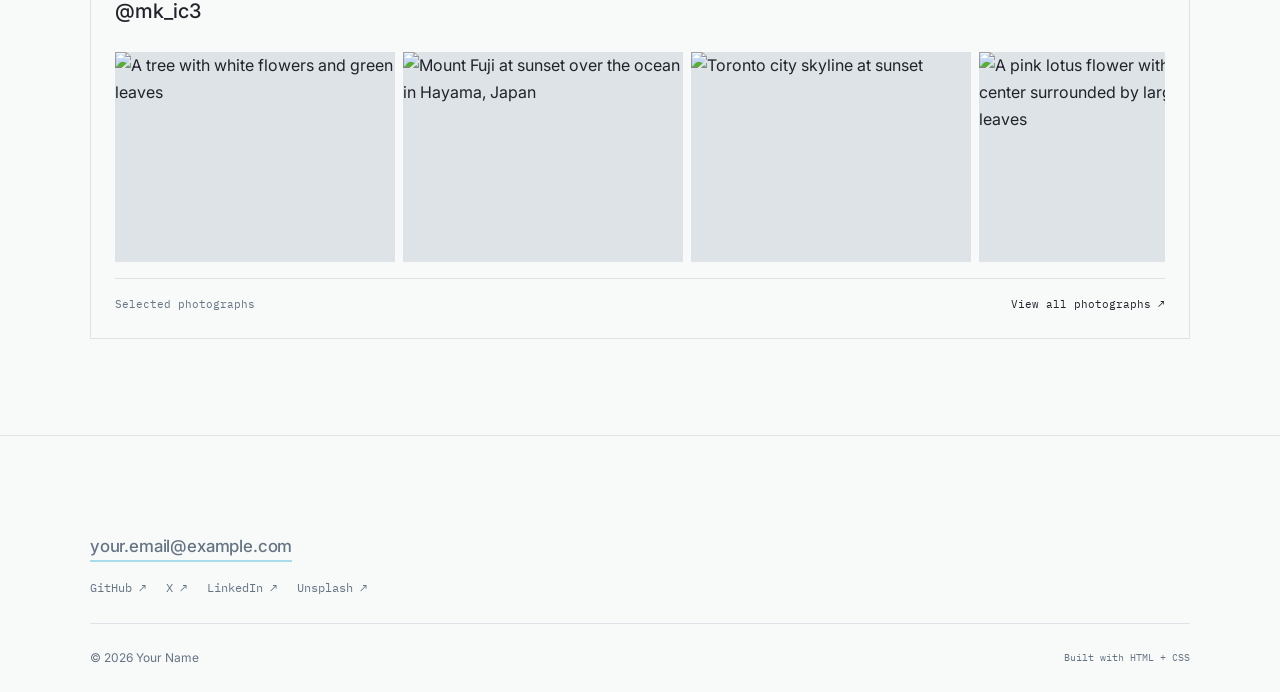
==== commit e7da7428: "feat: add satellite data analysis seminar projects and conference/award activities in index.html and" ====
--- a/index.html
+++ b/index.html
@@ -330,11 +330,29 @@
                         </div>
 
                         <div class="timeline-content">
-                            <h3>Conference Name</h3>
+                            <h3>JpGU-AGU Joint Meeting 2026</h3>
 
                             <p>
-                                Oral presentation —
-                                <em>Title of Presentation</em>
+                                Poster presentation —
+                                <em>Validation of machine-learning-based closure models for collisionless plasmas in the linear regime</em>
+                                — M. Kanda, T. Amano
+                            </p>
+                        </div>
+
+                    </article>
+
+
+                    <article class="timeline-item">
+
+                        <div class="timeline-year">
+                            2026
+                        </div>
+
+                        <div class="timeline-content">
+                            <h3>Outstanding Student Presentation Award</h3>
+
+                            <p>
+                                Recognized for outstanding student presentation.
                             </p>
                         </div>
 
@@ -348,28 +366,12 @@
                         </div>
 
                         <div class="timeline-content">
-                            <h3>Conference Name</h3>
+                            <h3>SGEPSS Fall Meeting (Kobe, Japan)</h3>
 
                             <p>
                                 Poster presentation —
-                                <em>Title of Poster</em>
-                            </p>
-                        </div>
-
-                    </article>
-
-
-                    <article class="timeline-item">
-
-                        <div class="timeline-year">
-                            2025
-                        </div>
-
-                        <div class="timeline-content">
-                            <h3>Academic Award</h3>
-
-                            <p>
-                                Award or fellowship description.
+                                <em>Linear properties of machine-learning-based closure models for collisionless plasmas</em>
+                                — M. Kanda, T. Amano
                             </p>
                         </div>
 
@@ -401,15 +403,39 @@
                         </div>
 
                         <div class="research-content">
-                            <h3><a href="#">Your Project Title</a></h3>
+                            <h3><a href="https://camp.ase-lab.space/" target="_blank" rel="noopener noreferrer">Satellite Data Analysis Seminar at Astrocamp (2025–2026; Organizer)</a></h3>
 
                             <p>
-                                Short description of the project.
+                                Organized the satellite data analysis seminar
+                                (衛星データ解析ゼミ) at Astrocamp.
                             </p>
 
                             <div class="tags">
-                                <span>Tag</span>
-                                <span>Tag</span>
+                                <span>Astrocamp</span>
+                                <span>Education</span>
+                            </div>
+                        </div>
+
+                    </article>
+
+
+                    <article class="research-item">
+
+                        <div class="research-index">
+                            02
+                        </div>
+
+                        <div class="research-content">
+                            <h3><a href="https://www.ase-lab.space/" target="_blank" rel="noopener noreferrer">Satellite Data Analysis Seminar at ASE-Lab (2022; Organizer)</a></h3>
+
+                            <p>
+                                Organized the satellite data analysis seminar
+                                (衛星データ解析ゼミ) at ASE-Lab.
+                            </p>
+
+                            <div class="tags">
+                                <span>ASE-Lab</span>
+                                <span>Education</span>
                             </div>
                         </div>
 
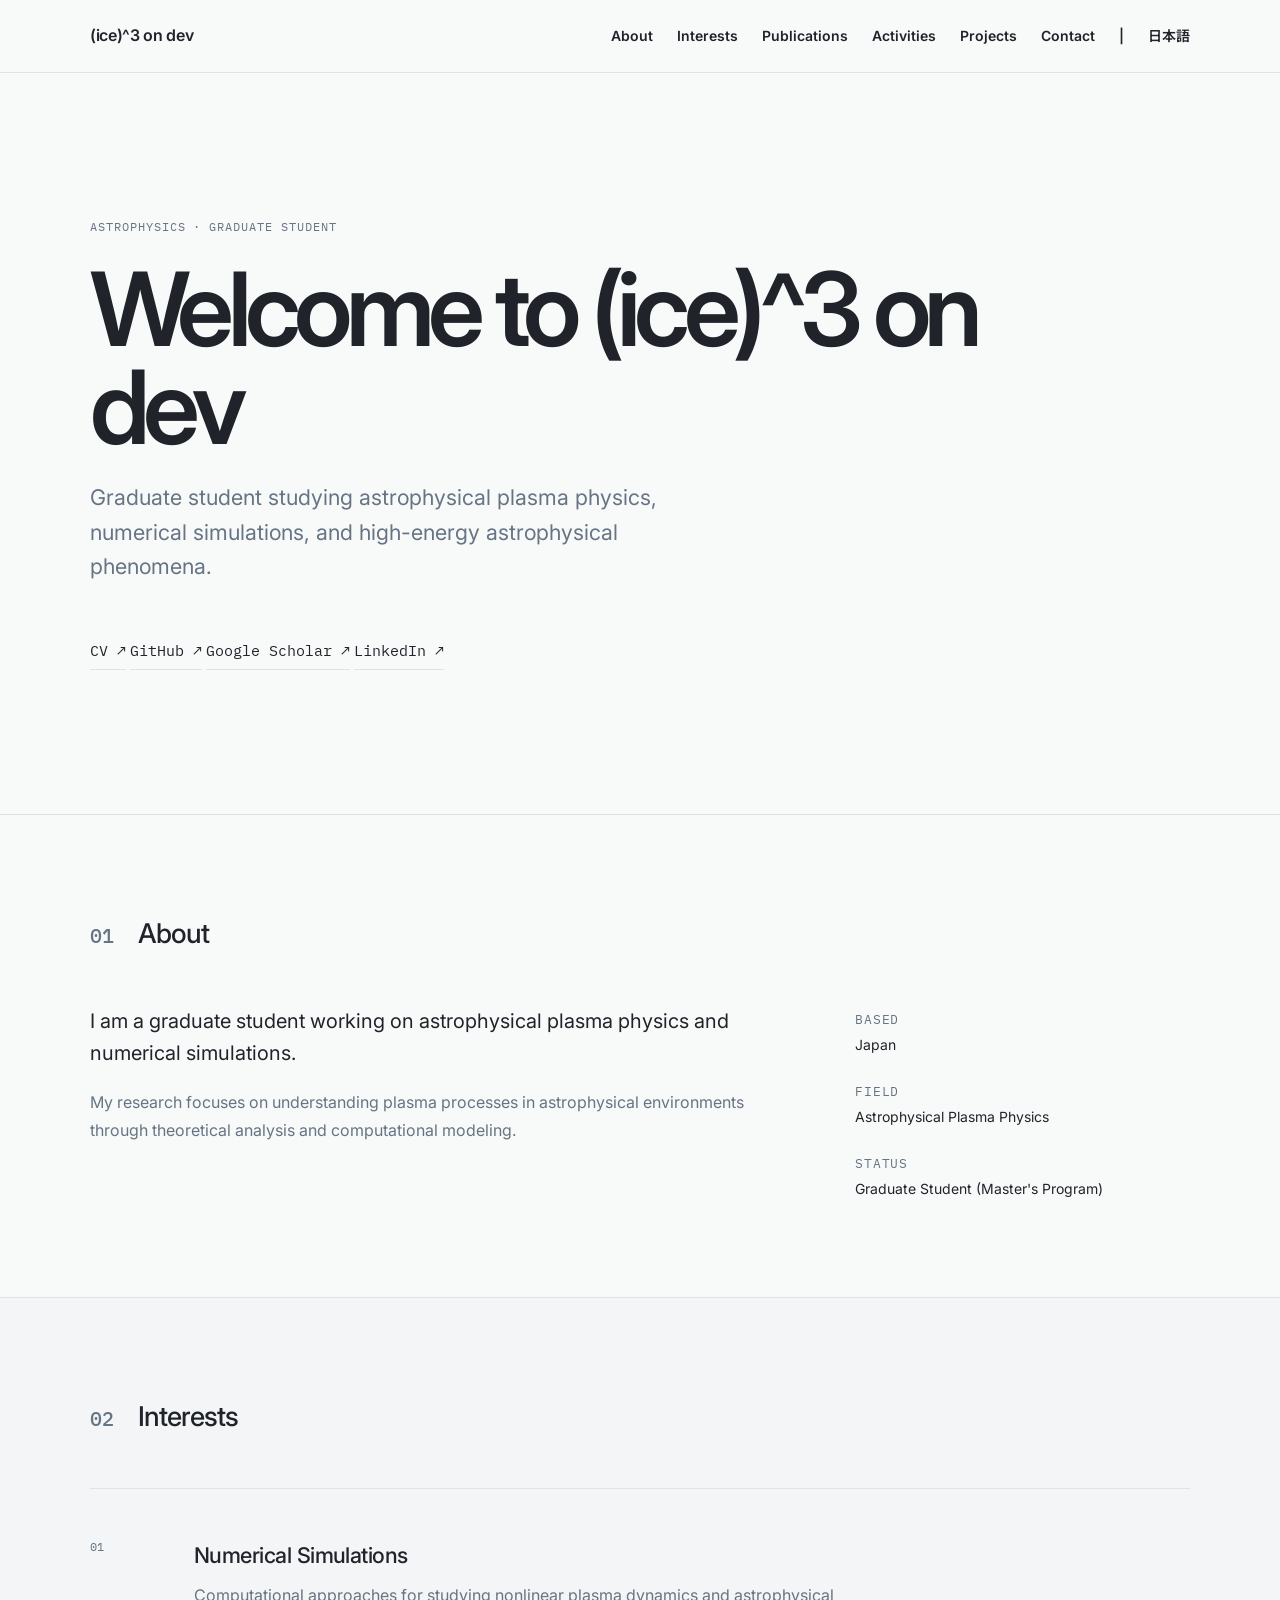
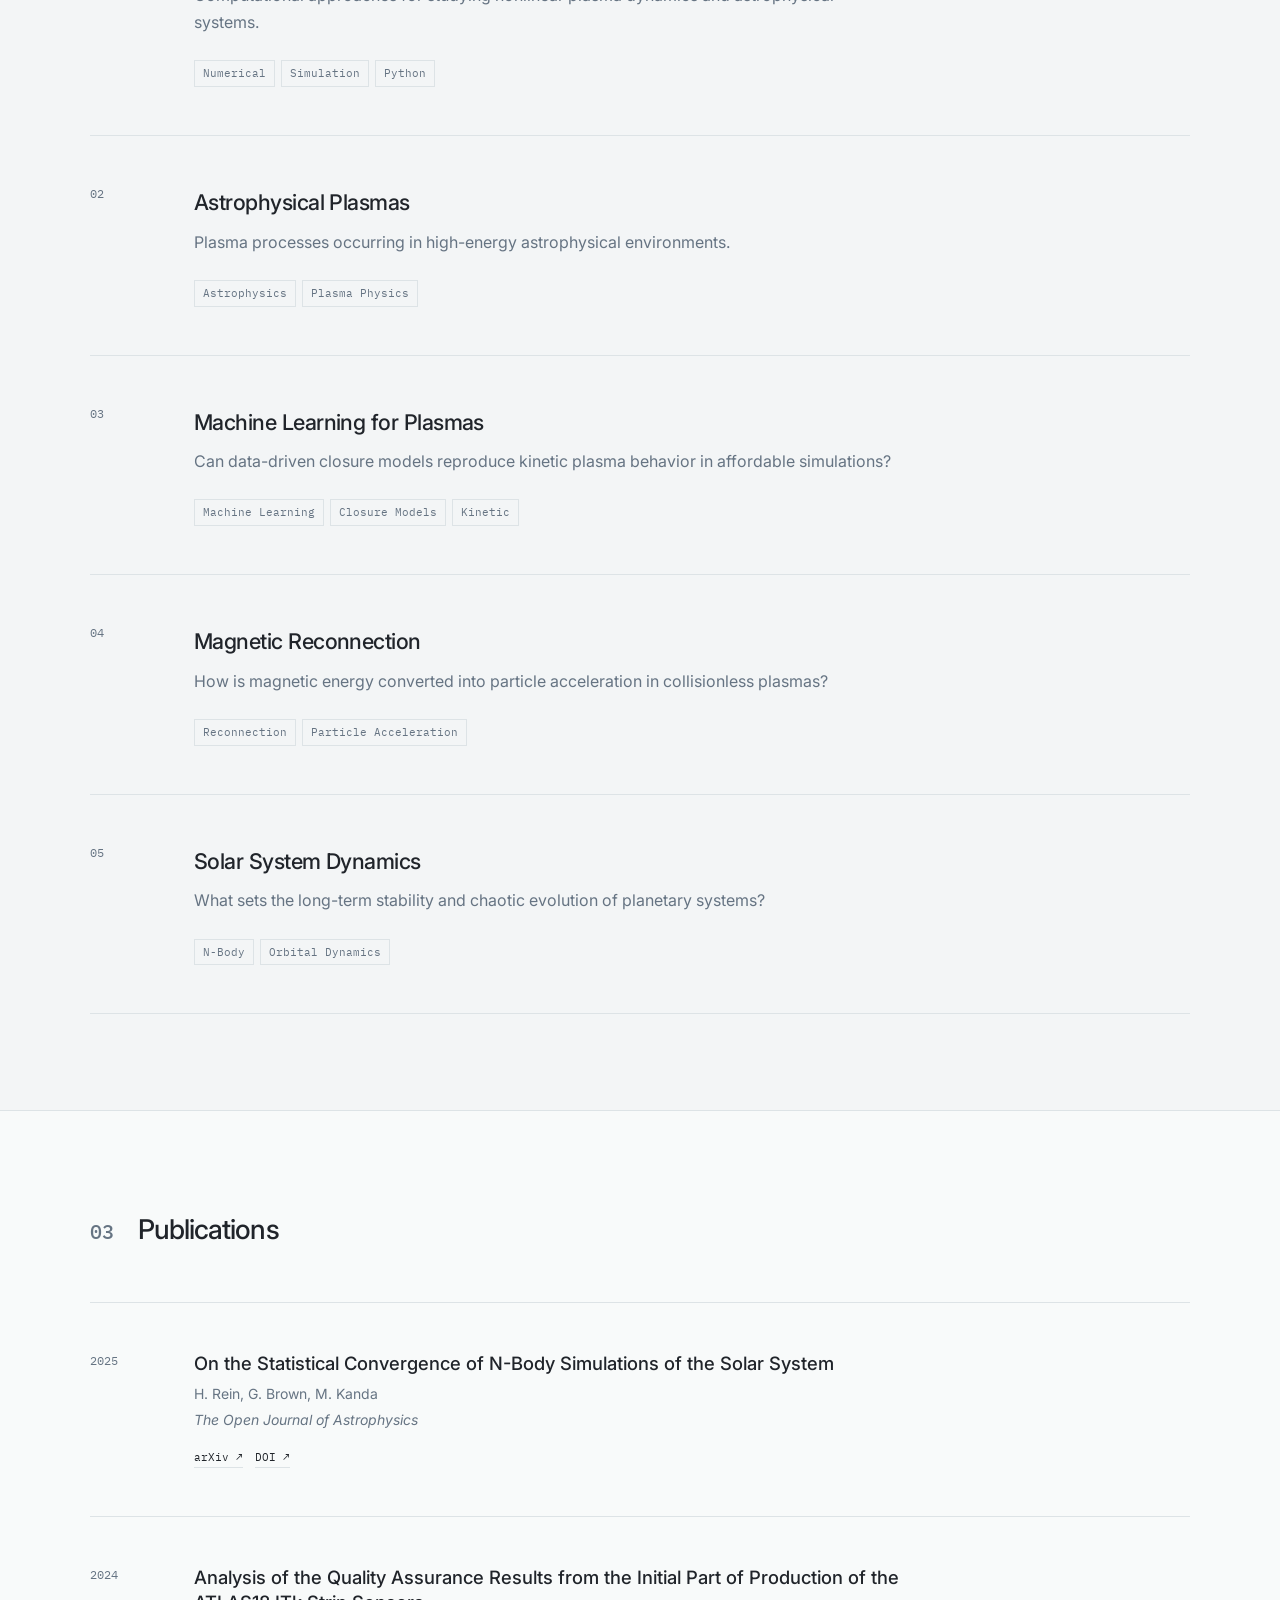
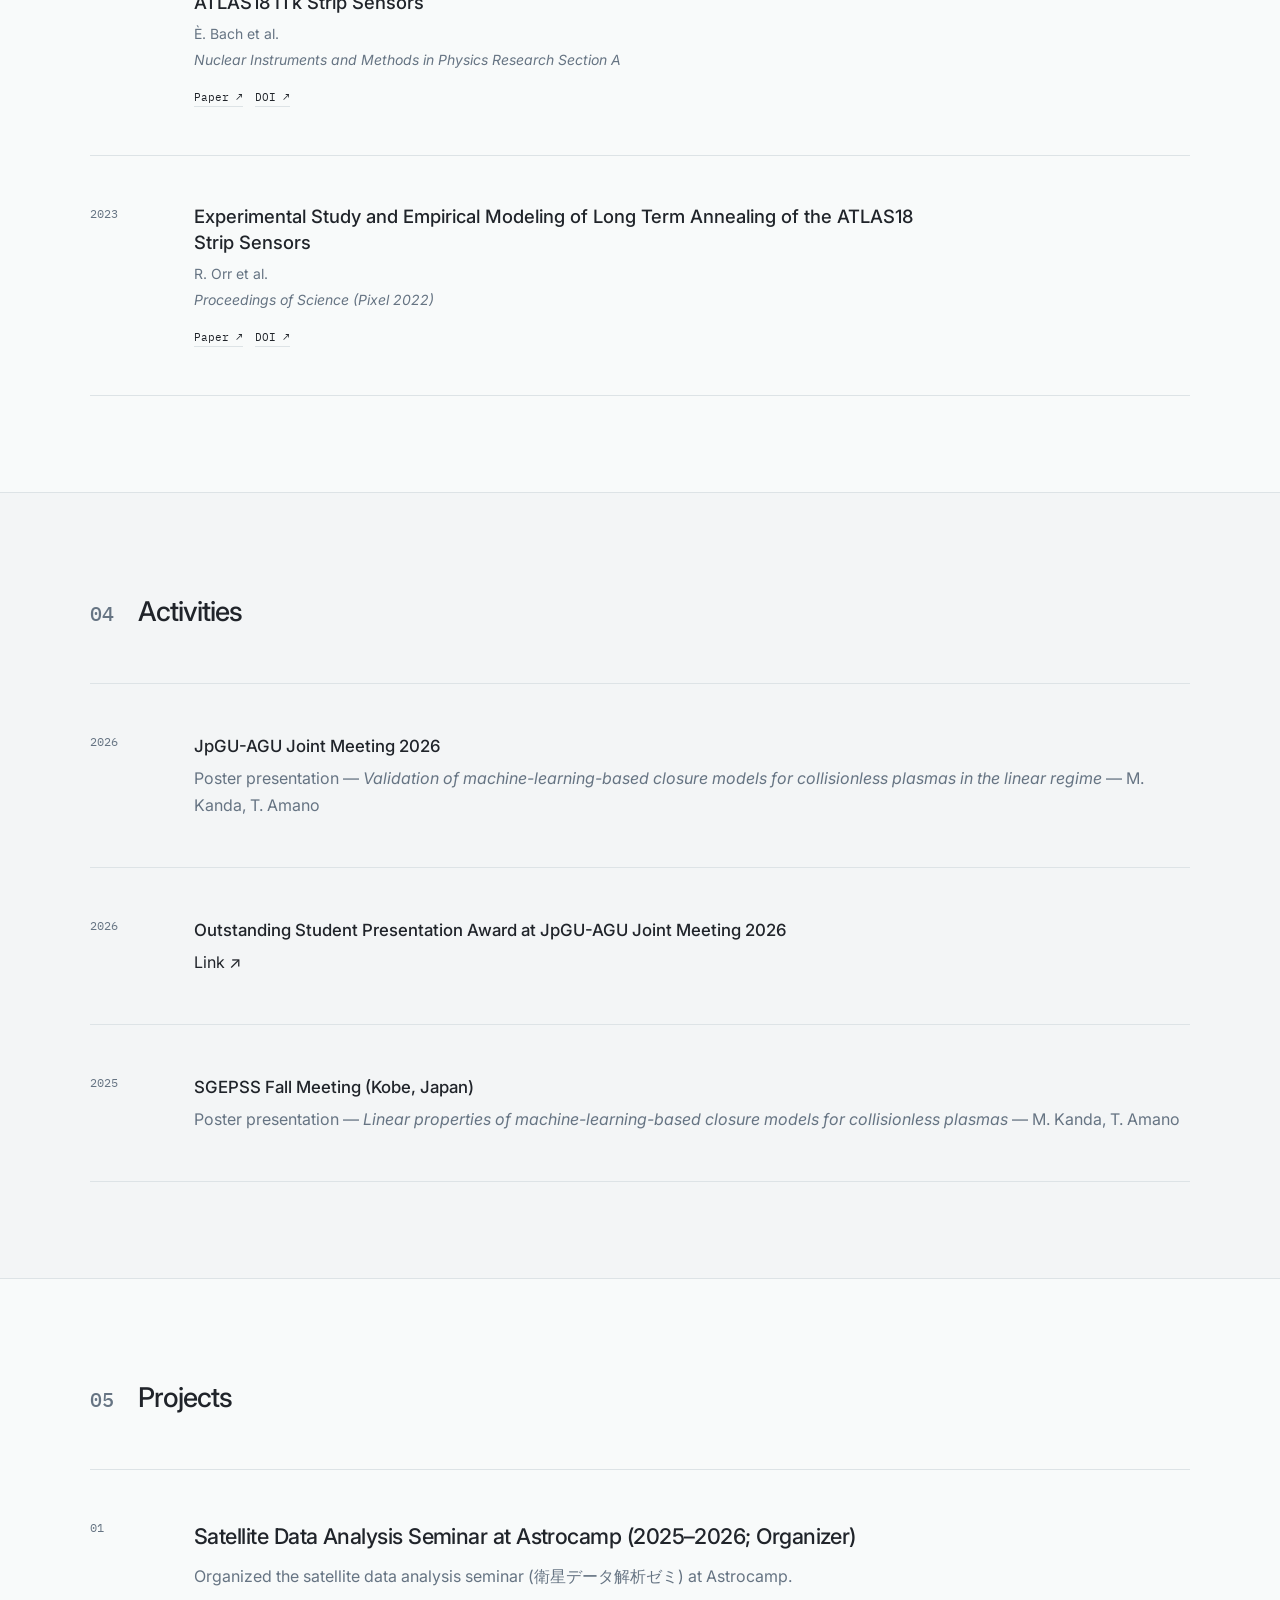
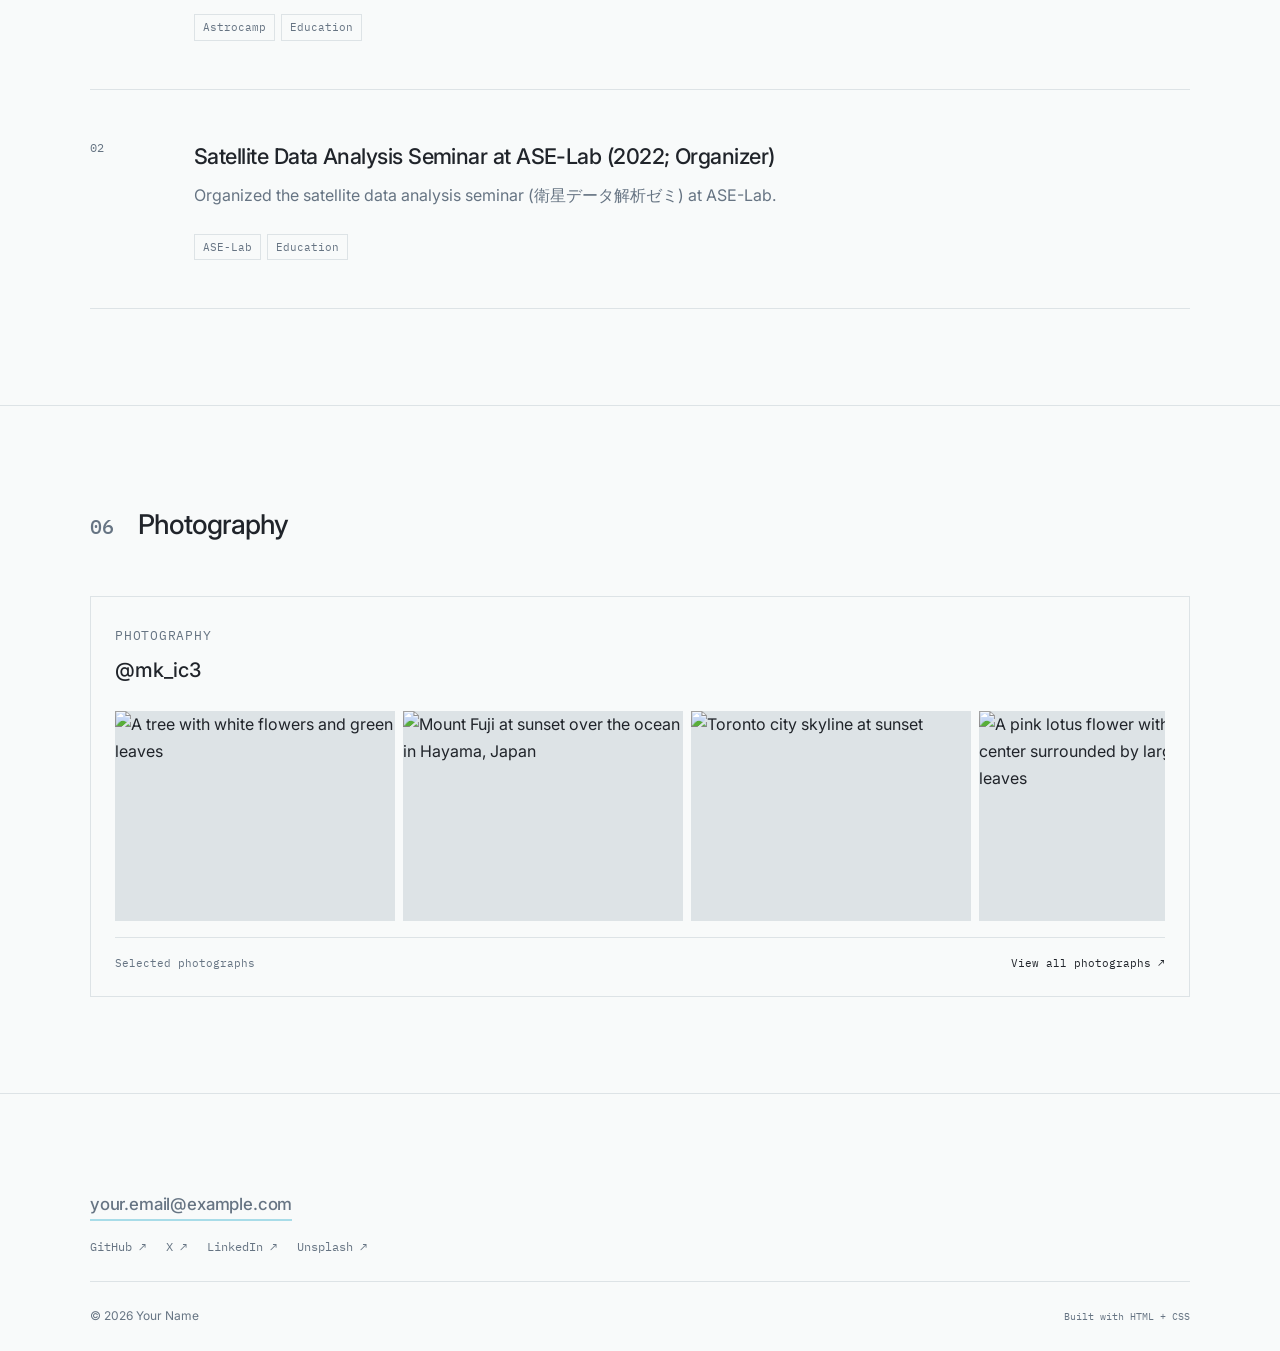
==== commit 17062e57: "feat: rename Research section to Interests and add interest cards in index.html and jp/index.html" ====
--- a/index.html
+++ b/index.html
@@ -40,7 +40,7 @@
 
             <nav class="site-nav" aria-label="Main navigation">
                 <a href="#about">About</a>
-                <a href="#research">Research</a>
+                <a href="#interests">Interests</a>
                 <a href="#publications">Publications</a>
                 <a href="#activities">Activities</a>
                 <a href="#projects">Projects</a>
@@ -62,7 +62,7 @@
             <div class="container">
 
                 <p class="eyebrow">
-                    PHYSICS · GRADUATE RESEARCHER
+                    ASTROPHYSICS · GRADUATE STUDENT
                 </p>
 
                 <h1>
@@ -135,14 +135,14 @@
 
 
         <!-- =========================================
-             RESEARCH
+             INTERESTS
              ========================================= -->
-        <section id="research" class="section section-tinted">
+        <section id="interests" class="section section-tinted">
             <div class="container">
 
                 <div class="section-heading">
                     <span class="section-number">02</span>
-                    <h2>Research</h2>
+                    <h2>Interests</h2>
                 </div>
 
                 <div class="research-list">
@@ -189,6 +189,78 @@
                             <div class="tags">
                                 <span>Astrophysics</span>
                                 <span>Plasma Physics</span>
+                            </div>
+                        </div>
+
+                    </article>
+
+
+                    <article class="research-item">
+
+                        <div class="research-index">
+                            03
+                        </div>
+
+                        <div class="research-content">
+                            <h3>Machine Learning for Plasmas</h3>
+
+                            <p>
+                                Can data-driven closure models reproduce
+                                kinetic plasma behavior in affordable
+                                simulations?
+                            </p>
+
+                            <div class="tags">
+                                <span>Machine Learning</span>
+                                <span>Closure Models</span>
+                                <span>Kinetic</span>
+                            </div>
+                        </div>
+
+                    </article>
+
+
+                    <article class="research-item">
+
+                        <div class="research-index">
+                            04
+                        </div>
+
+                        <div class="research-content">
+                            <h3>Magnetic Reconnection</h3>
+
+                            <p>
+                                How is magnetic energy converted into
+                                particle acceleration in collisionless
+                                plasmas?
+                            </p>
+
+                            <div class="tags">
+                                <span>Reconnection</span>
+                                <span>Particle Acceleration</span>
+                            </div>
+                        </div>
+
+                    </article>
+
+
+                    <article class="research-item">
+
+                        <div class="research-index">
+                            05
+                        </div>
+
+                        <div class="research-content">
+                            <h3>Solar System Dynamics</h3>
+
+                            <p>
+                                What sets the long-term stability and chaotic
+                                evolution of planetary systems?
+                            </p>
+
+                            <div class="tags">
+                                <span>N-Body</span>
+                                <span>Orbital Dynamics</span>
                             </div>
                         </div>
 
@@ -349,11 +421,15 @@
                         </div>
 
                         <div class="timeline-content">
-                            <h3>Outstanding Student Presentation Award</h3>
-
-                            <p>
-                                Recognized for outstanding student presentation.
-                            </p>
+                            <h3>Outstanding Student Presentation Award at JpGU-AGU Joint Meeting 2026</h3>
+
+                            <a
+                                    href="https://www.jpgu.org/en/ospa/jpgu-2026-outstanding-student-presentation-award/"
+                                    target="_blank"
+                                    rel="noopener noreferrer"
+                                >
+                                    Link ↗
+                            </a>
                         </div>
 
                     </article>
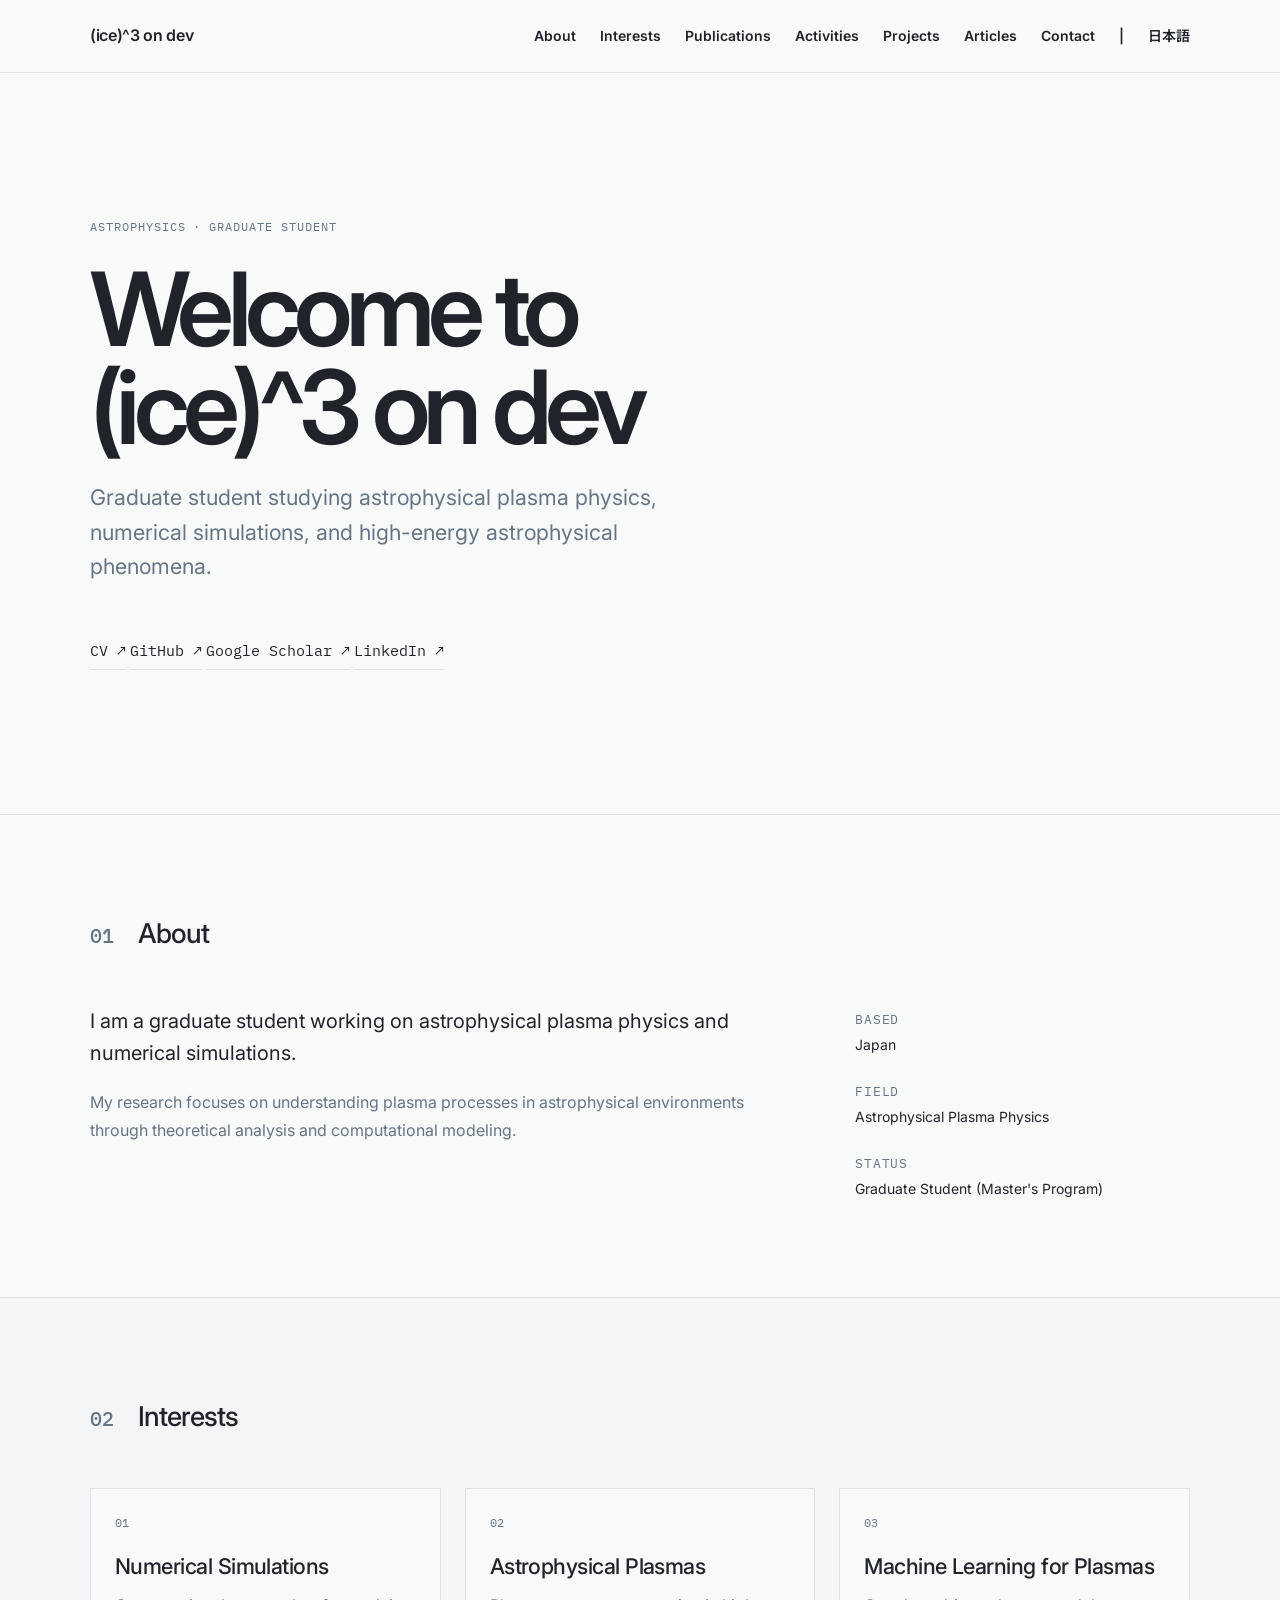
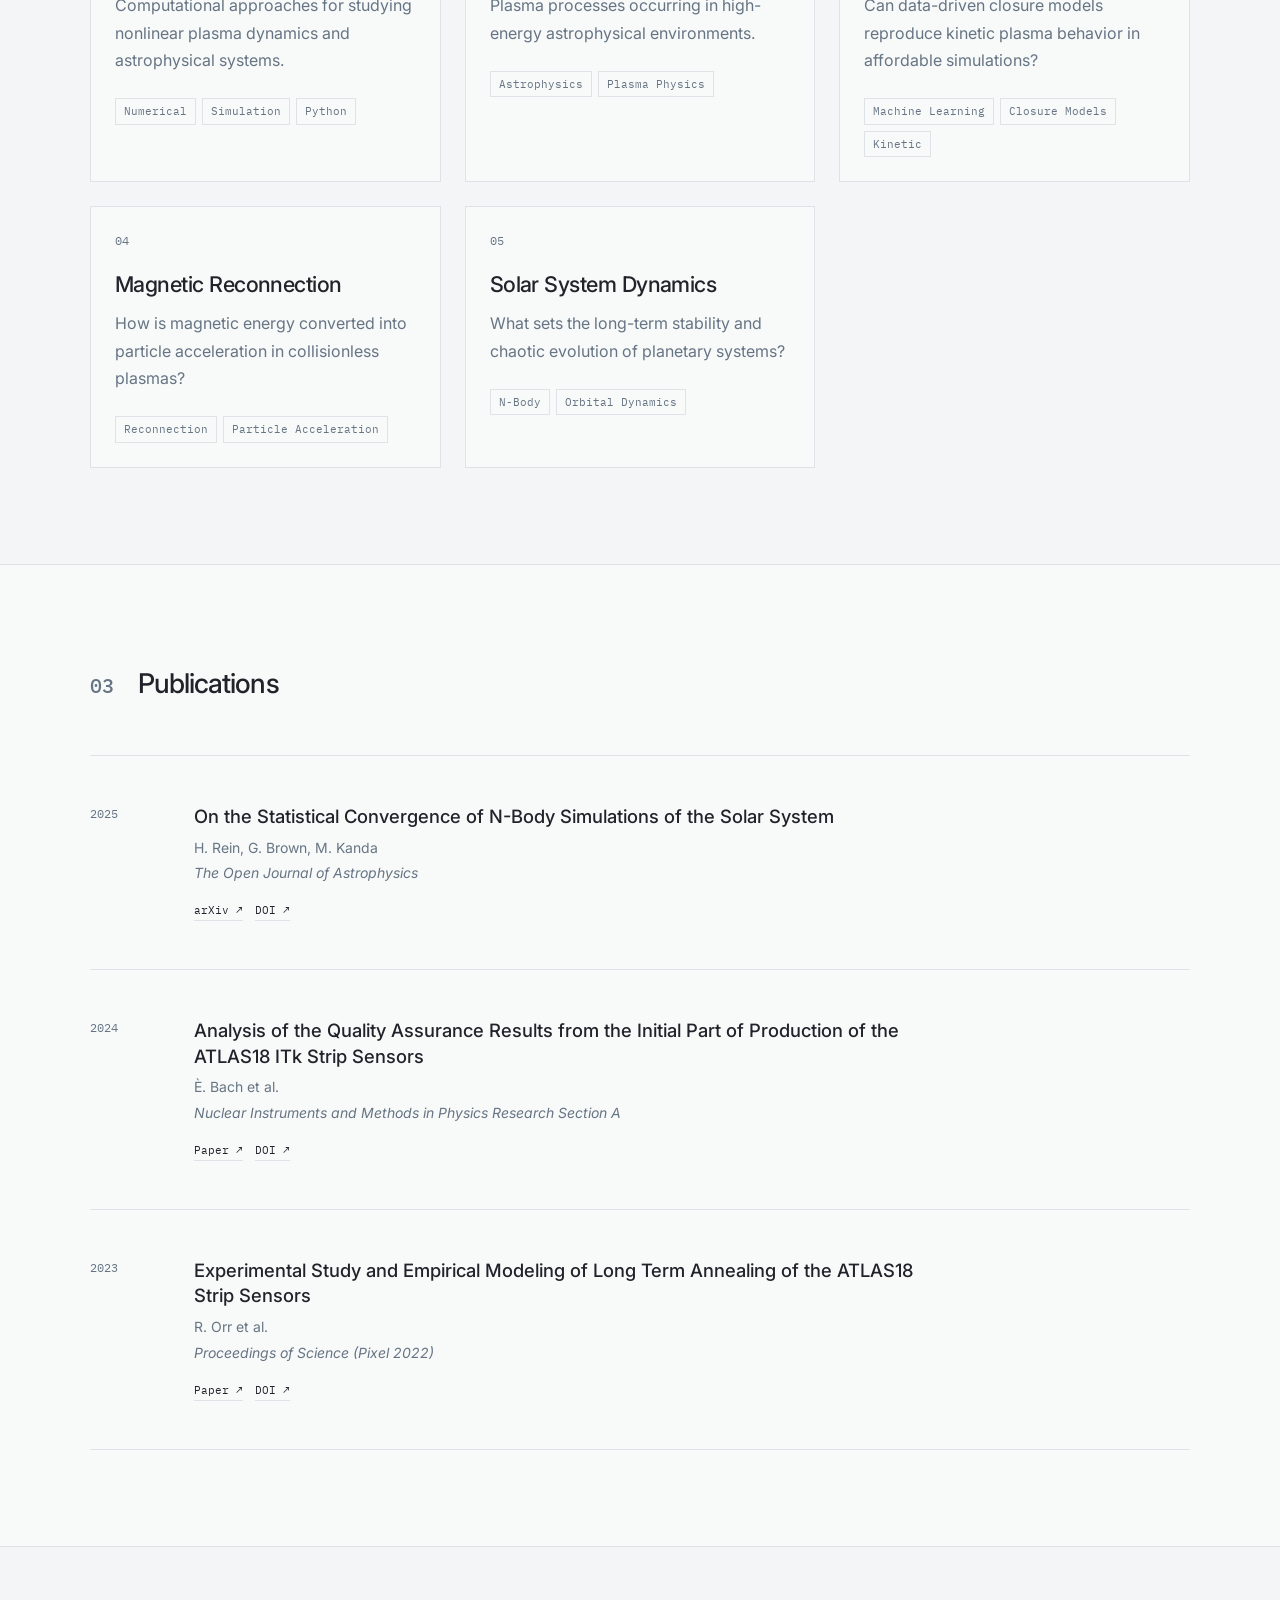
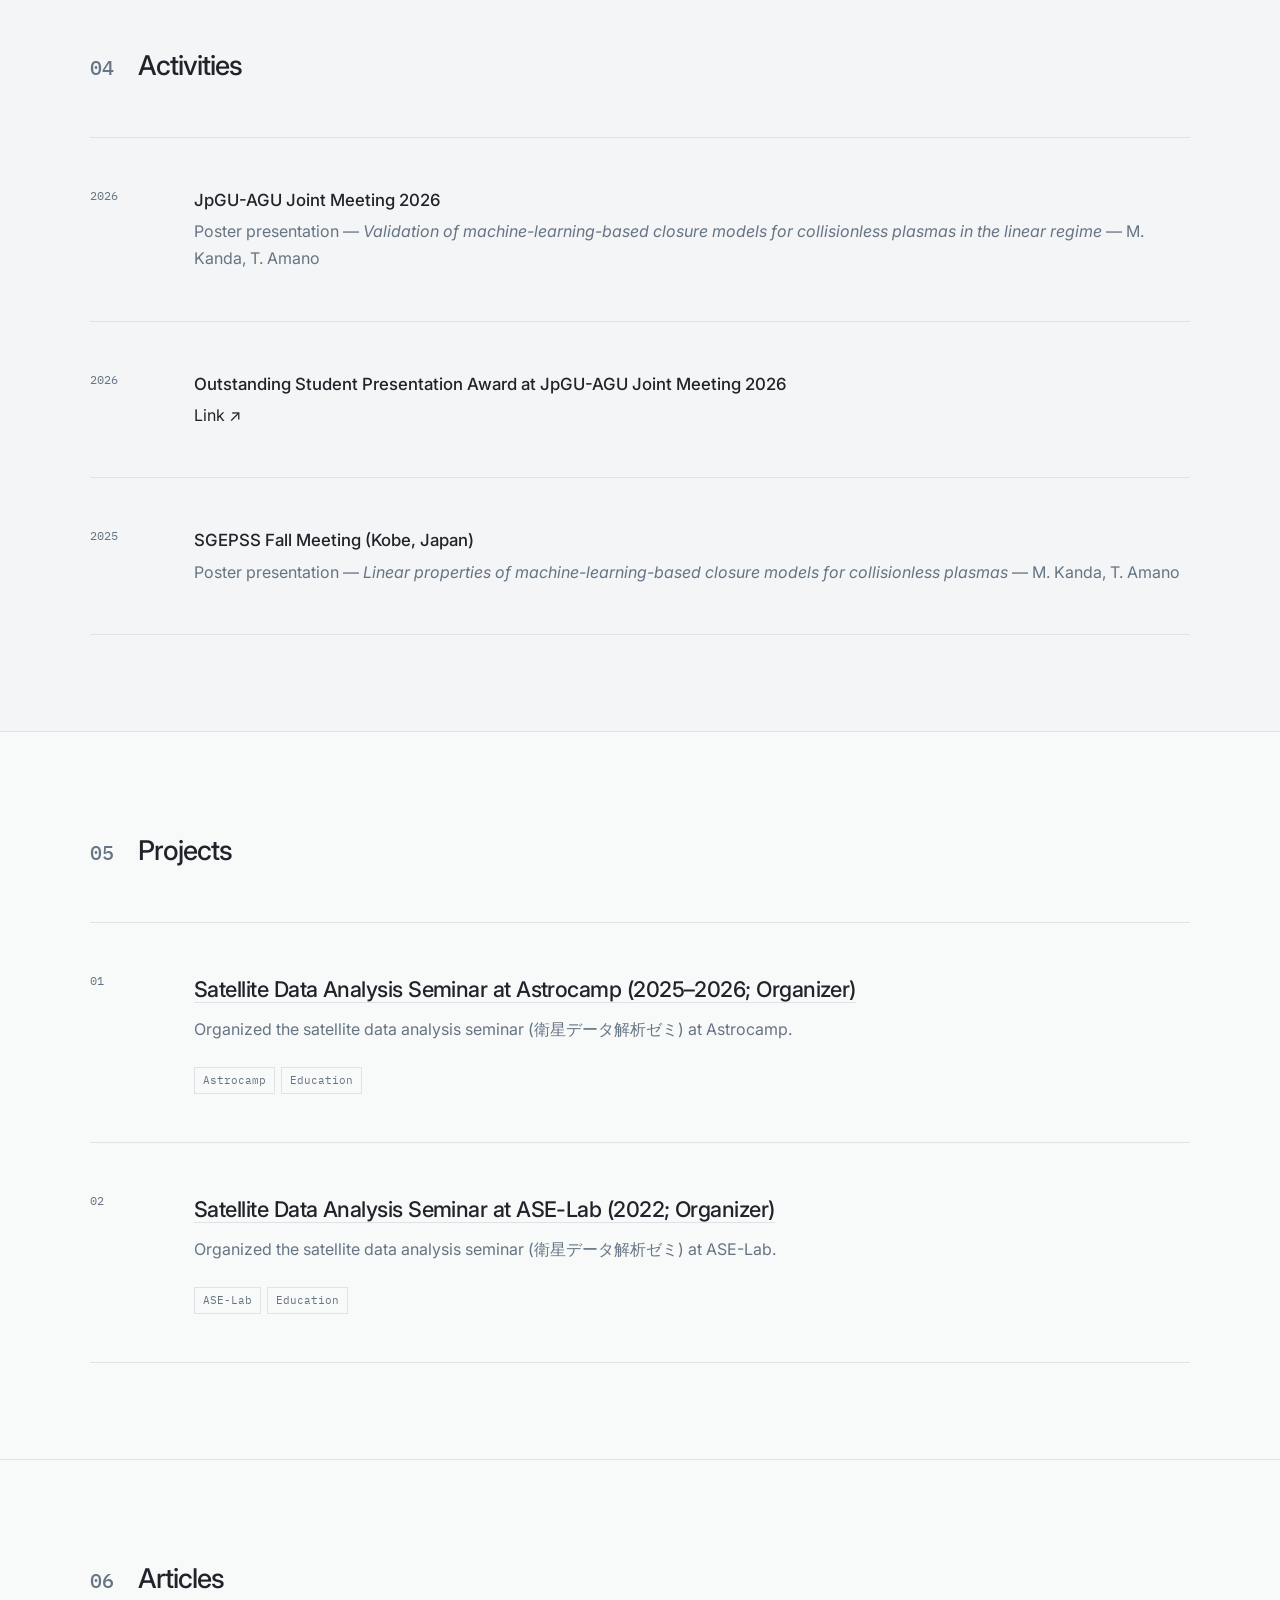
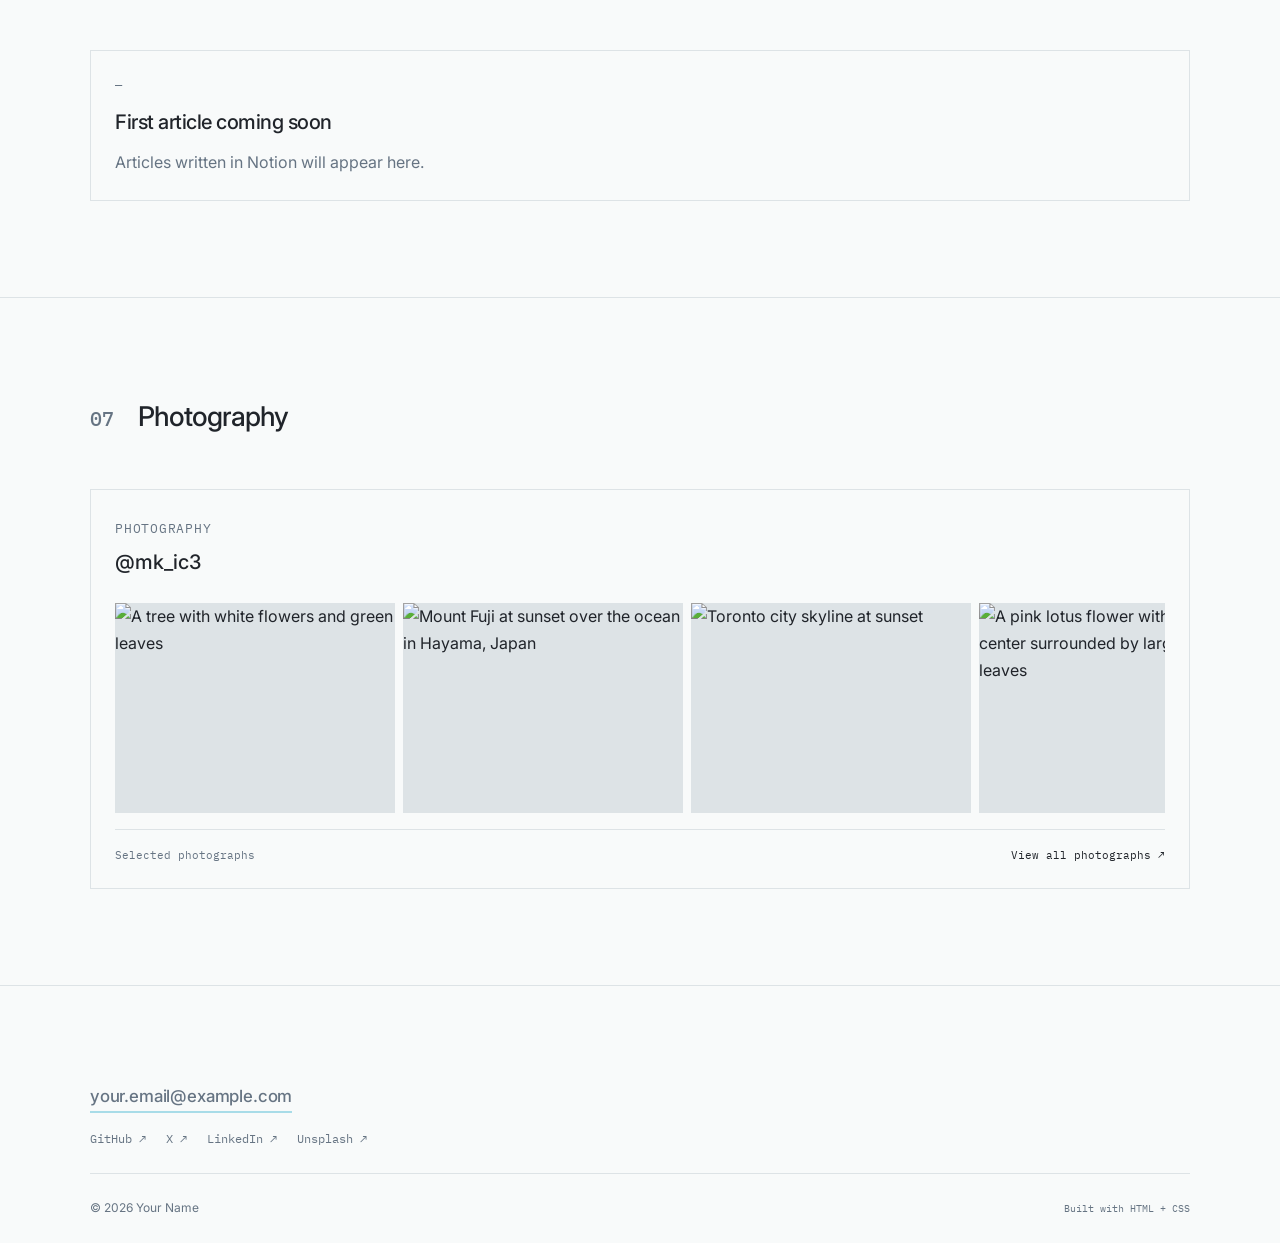
==== commit bc9bb349: "feat: convert interests to cards, add Articles section with Notion links, style project title links " ====
--- a/index.html
+++ b/index.html
@@ -6,7 +6,7 @@
     <!-- Responsive viewport -->
     <meta name="viewport" content="width=device-width, initial-scale=1.0">
 
-    <title>Welcome to (ice)^3's home</title>
+    <title>(ice)^3's on dev</title>
 
     <meta
         name="description"
@@ -44,6 +44,7 @@
                 <a href="#publications">Publications</a>
                 <a href="#activities">Activities</a>
                 <a href="#projects">Projects</a>
+                <a href="#articles">Articles</a>
                 <a href="#contact">Contact</a>
                 <span class="nav-divider">|</span>
                 <a href="jp/" lang="ja">日本語</a>
@@ -66,7 +67,7 @@
                 </p>
 
                 <h1>
-                    Welcome to (ice)^3 on dev
+                    Welcome to <br> (ice)^3 on dev
                 </h1>
 
                 <p class="hero-description">
@@ -145,9 +146,9 @@
                     <h2>Interests</h2>
                 </div>
 
-                <div class="research-list">
-
-                    <article class="research-item">
+                <div class="interests-grid">
+
+                    <article class="interest-card">
 
                         <div class="research-index">
                             01
@@ -172,7 +173,7 @@
                     </article>
 
 
-                    <article class="research-item">
+                    <article class="interest-card">
 
                         <div class="research-index">
                             02
@@ -195,7 +196,7 @@
                     </article>
 
 
-                    <article class="research-item">
+                    <article class="interest-card">
 
                         <div class="research-index">
                             03
@@ -220,7 +221,7 @@
                     </article>
 
 
-                    <article class="research-item">
+                    <article class="interest-card">
 
                         <div class="research-index">
                             04
@@ -244,7 +245,7 @@
                     </article>
 
 
-                    <article class="research-item">
+                    <article class="interest-card">
 
                         <div class="research-index">
                             05
@@ -524,13 +525,55 @@
 
 
         <!-- =========================================
+             ARTICLES
+             ========================================= -->
+        <section id="articles" class="section">
+            <div class="container">
+
+                <div class="section-heading">
+                    <span class="section-number">06</span>
+                    <h2>Articles</h2>
+                </div>
+
+                <!--
+                    HOW TO ADD AN ARTICLE
+                    ----------------------
+                    1. In Notion: open your article page.
+                    2. Click Share → Publish to web → Copy link.
+                    3. Copy one of the article-card blocks below
+                       and replace the title, date, description, and href
+                       with your Notion public link. The page must stay
+                       published for visitors to view it.
+                -->
+
+                <div class="articles-grid">
+
+                    <article class="article-card">
+
+                        <span class="article-date">—</span>
+
+                        <h3>First article coming soon</h3>
+
+                        <p>
+                            Articles written in Notion will appear here.
+                        </p>
+
+                    </article>
+
+                </div>
+
+            </div>
+        </section>
+
+
+        <!-- =========================================
              PHOTOGRAPHY
              ========================================= -->
         <section class="section">
             <div class="container">
 
                 <div class="section-heading">
-                    <span class="section-number">06</span>
+                    <span class="section-number">07</span>
                     <h2>Photography</h2>
                 </div>
 
--- a/style.css
+++ b/style.css
@@ -371,6 +371,146 @@
 
 
 /* =========================================================
+   INTERESTS (CARDS)
+   ========================================================= */
+
+.interests-grid {
+    display: grid;
+    grid-template-columns: repeat(auto-fit, minmax(260px, 1fr));
+
+    gap: var(--space-md);
+}
+
+.interest-card {
+    display: flex;
+    flex-direction: column;
+
+    gap: 10px;
+
+    padding: var(--space-md);
+
+    background: var(--snow);
+
+    border: var(--border);
+}
+
+.interest-card .research-index {
+    margin-bottom: 4px;
+}
+
+.interest-card .research-content {
+    max-width: none;
+}
+
+.interest-card .tags {
+    margin-top: auto;
+}
+
+.interest-card:hover {
+    border-color: var(--ice-blue);
+}
+
+
+/* =========================================================
+   PROJECT / ARTICLE TITLE LINKS
+   ========================================================= */
+
+.research-content h3 a {
+    border-bottom: 1px solid var(--mist);
+
+    transition:
+        background-color 160ms ease,
+        border-color 160ms ease;
+}
+
+.research-content h3 a:hover {
+    background: var(--ice-blue);
+    border-color: var(--charcoal);
+}
+
+
+/* =========================================================
+   ARTICLES
+   ========================================================= */
+
+.articles-grid {
+    display: grid;
+    grid-template-columns: repeat(auto-fit, minmax(260px, 1fr));
+
+    gap: var(--space-md);
+}
+
+.article-card {
+    display: flex;
+    flex-direction: column;
+
+    gap: 10px;
+
+    padding: var(--space-md);
+
+    background: var(--snow);
+
+    border: var(--border);
+}
+
+.article-card:hover {
+    border-color: var(--ice-blue);
+}
+
+.article-date {
+    color: var(--slate);
+
+    font-family: var(--font-mono);
+    font-size: 12px;
+}
+
+.article-card h3 {
+    margin: 0;
+
+    font-size: 1.25rem;
+    font-weight: 500;
+    letter-spacing: -0.025em;
+}
+
+.article-card h3 a {
+    border-bottom: 1px solid var(--mist);
+
+    transition:
+        background-color 160ms ease,
+        border-color 160ms ease;
+}
+
+.article-card h3 a:hover {
+    background: var(--ice-blue);
+    border-color: var(--charcoal);
+}
+
+.article-card p {
+    margin: 0;
+
+    color: var(--slate);
+}
+
+.article-read {
+    margin-top: auto;
+
+    color: var(--charcoal);
+
+    font-family: var(--font-mono);
+    font-size: 12px;
+
+    border-bottom: 1px solid var(--mist);
+
+    align-self: flex-start;
+}
+
+.article-read:hover {
+    background: var(--ice-blue);
+    border-color: var(--charcoal);
+}
+
+
+/* =========================================================
    PUBLICATIONS
    ========================================================= */
 
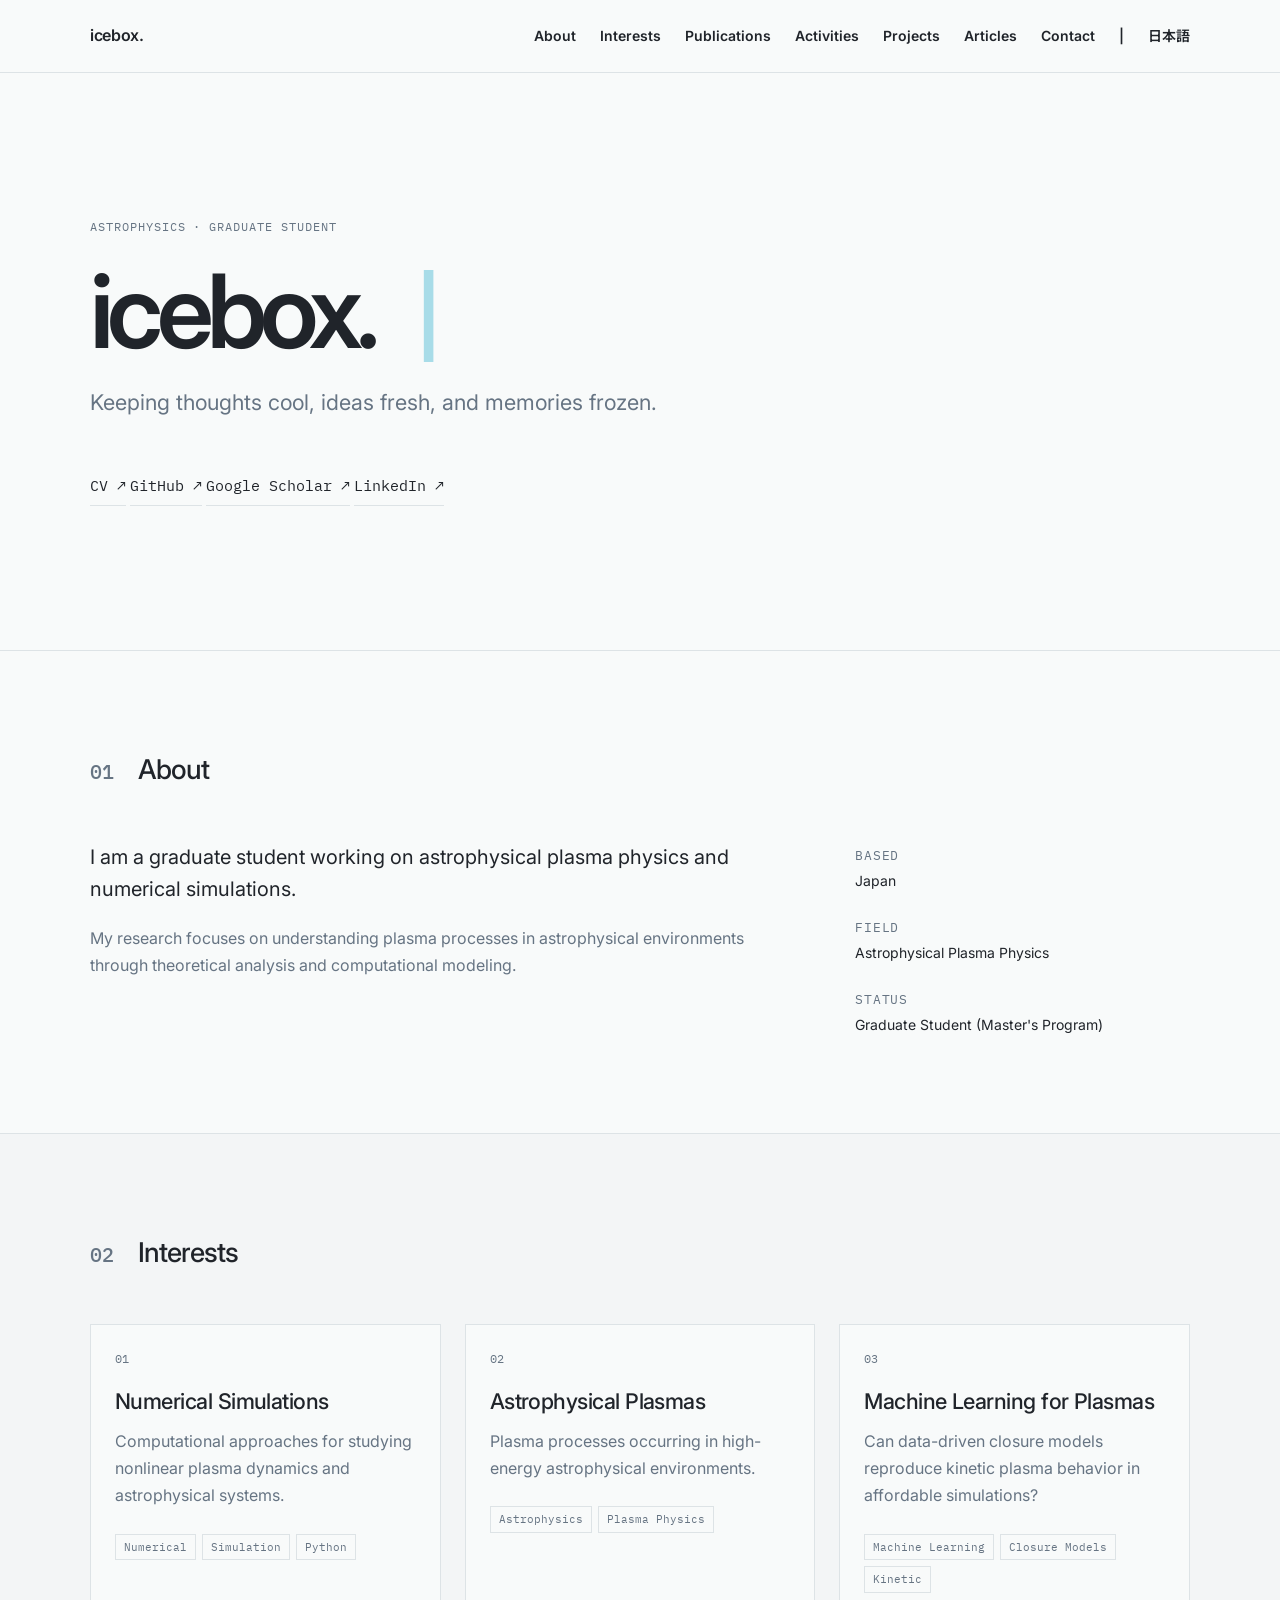
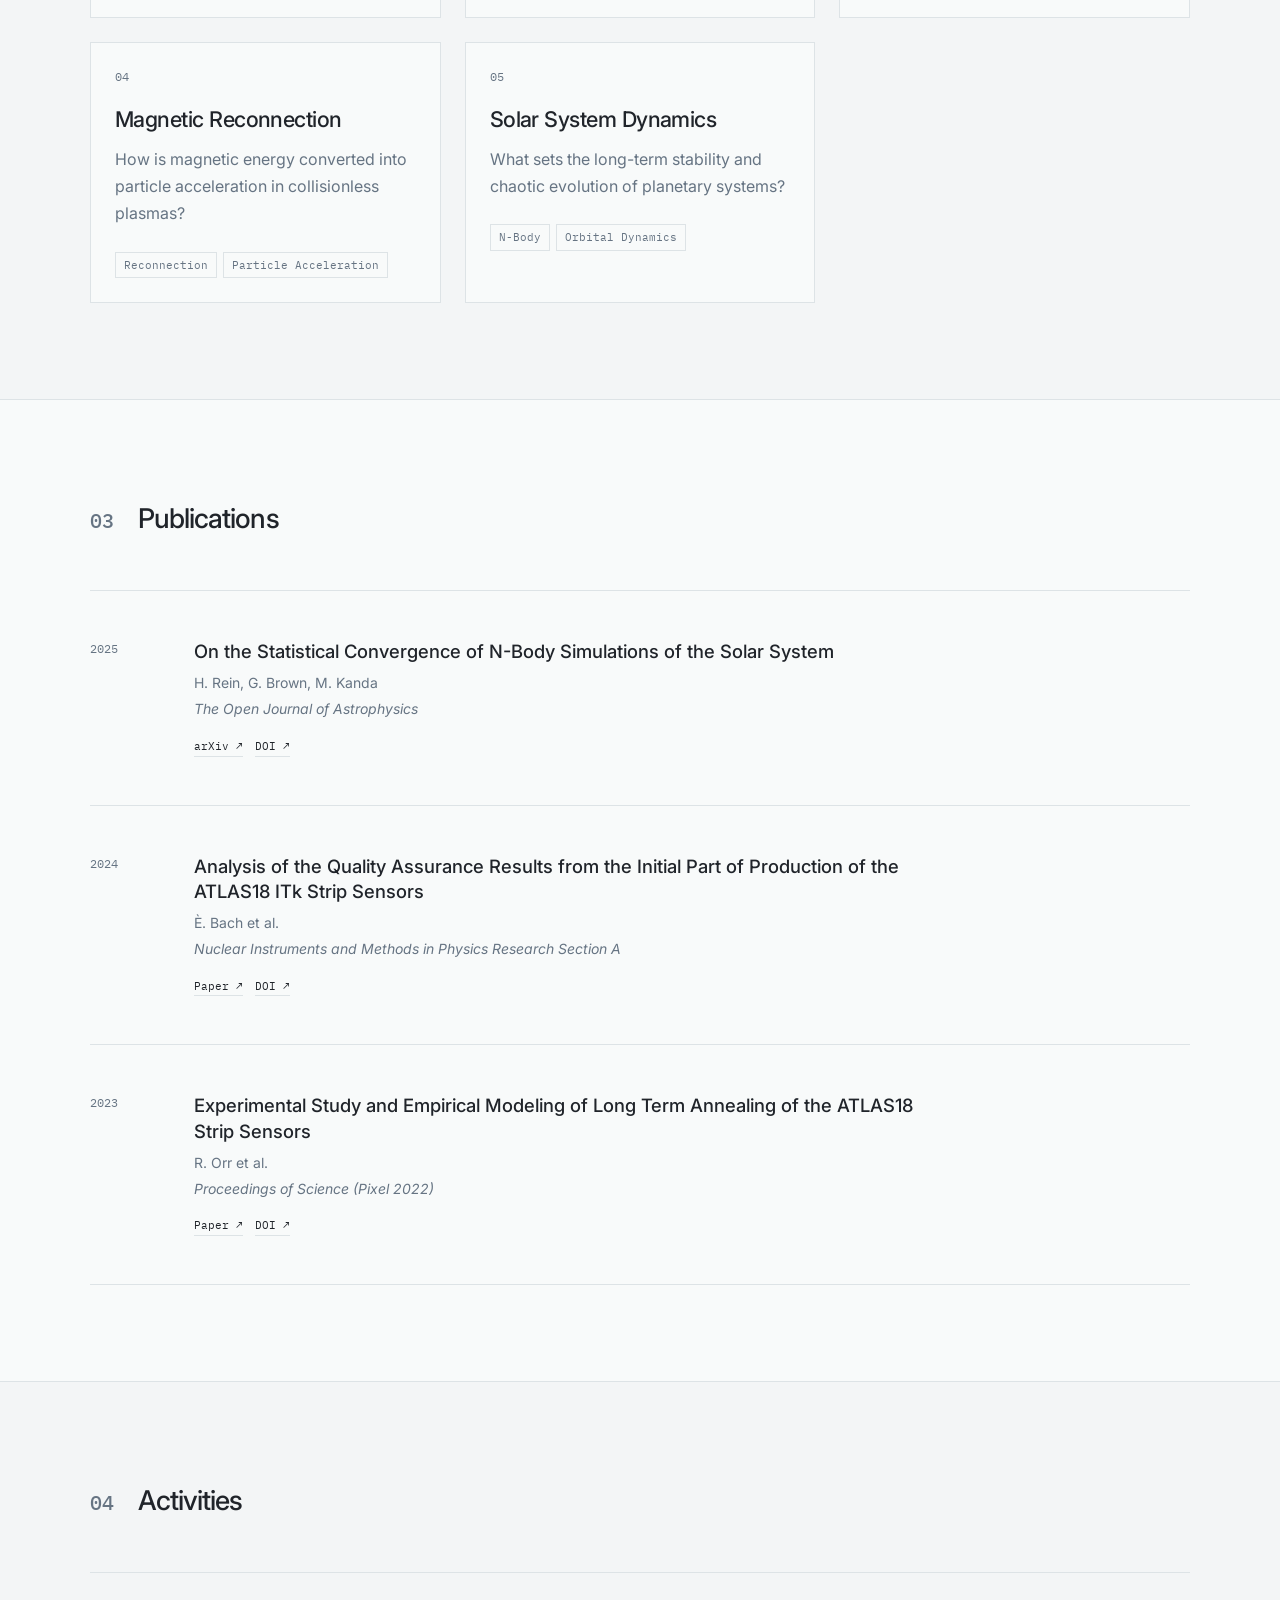
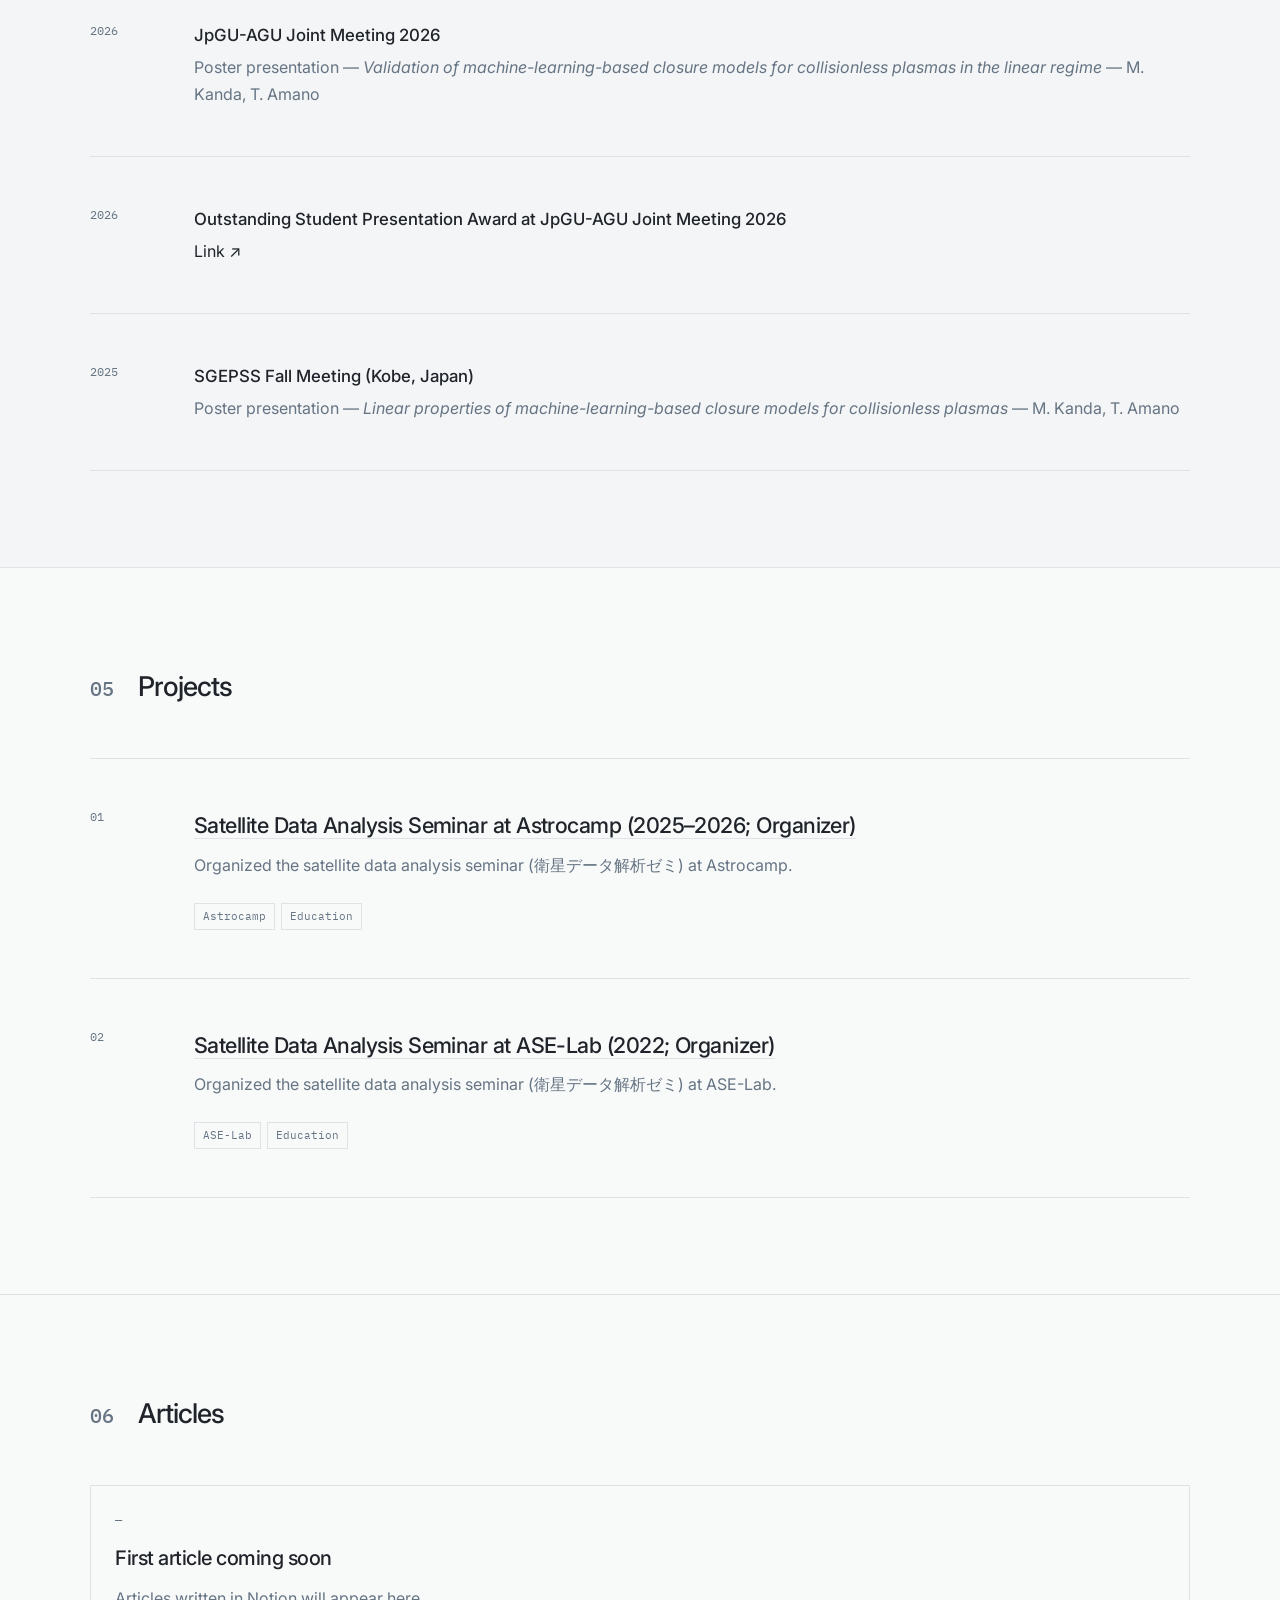
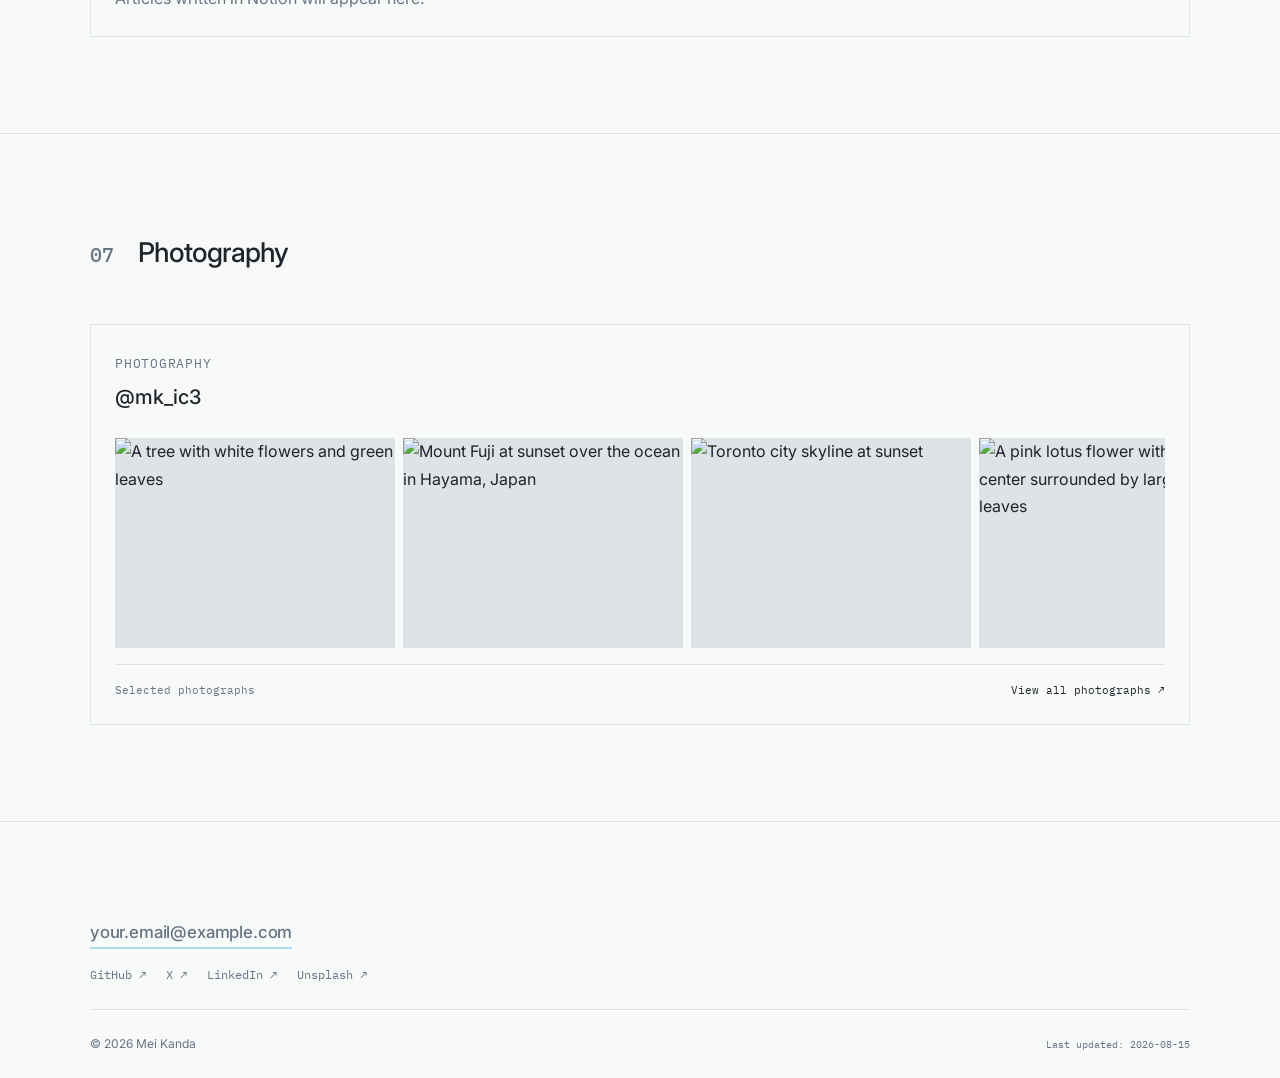
==== commit c4477ca1: "feat: rebrand homepage hero to icebox. with blinking caret in index.html, jp/index.html and style.cs" ====
--- a/index.html
+++ b/index.html
@@ -6,7 +6,7 @@
     <!-- Responsive viewport -->
     <meta name="viewport" content="width=device-width, initial-scale=1.0">
 
-    <title>(ice)^3's on dev</title>
+    <title>icebox. — (ice)^3</title>
 
     <meta
         name="description"
@@ -35,7 +35,7 @@
         <div class="container header-inner">
 
             <a href="#" class="site-name">
-                (ice)^3 on dev
+                icebox.
             </a>
 
             <nav class="site-nav" aria-label="Main navigation">
@@ -66,13 +66,12 @@
                     ASTROPHYSICS · GRADUATE STUDENT
                 </p>
 
-                <h1>
-                    Welcome to <br> (ice)^3 on dev
+                <h1 class="site-title">
+                    icebox.
                 </h1>
 
                 <p class="hero-description">
-                    Graduate student studying astrophysical plasma physics,
-                    numerical simulations, and high-energy astrophysical phenomena.
+                    Keeping thoughts cool, ideas fresh, and memories frozen.
                 </p>
 
                 <div class="hero-links">
@@ -742,12 +741,13 @@
 
             <div class="footer-bottom">
                 <span>
-                    © 2026 Your Name
+                    © 2026 Mei Kanda
                 </span>
 
                 <span class="footer-mono">
-                    Built with HTML + CSS
+                    Last updated: 2026-08-15
                 </span>
+
             </div>
 
         </div>
--- a/style.css
+++ b/style.css
@@ -218,6 +218,48 @@
 
 
 /* =========================================================
+   HERO TITLE / CARET
+   ========================================================= */
+
+.site-title {
+    display: inline-block;
+}
+
+.site-title::after {
+    content: "|";
+
+    display: inline-block;
+
+    margin-left: 0.1em;
+
+    color: var(--ice-blue);
+
+    font-family: var(--font-mono);
+    font-weight: 500;
+
+    animation: caret-blink 0.9s steps(1, end) infinite;
+}
+
+@keyframes caret-blink {
+    0%,
+    50% {
+        opacity: 1;
+    }
+
+    50.01%,
+    100% {
+        opacity: 0;
+    }
+}
+
+@media (prefers-reduced-motion: reduce) {
+    .site-title::after {
+        animation: none;
+    }
+}
+
+
+/* =========================================================
    SECTIONS
    ========================================================= */
 
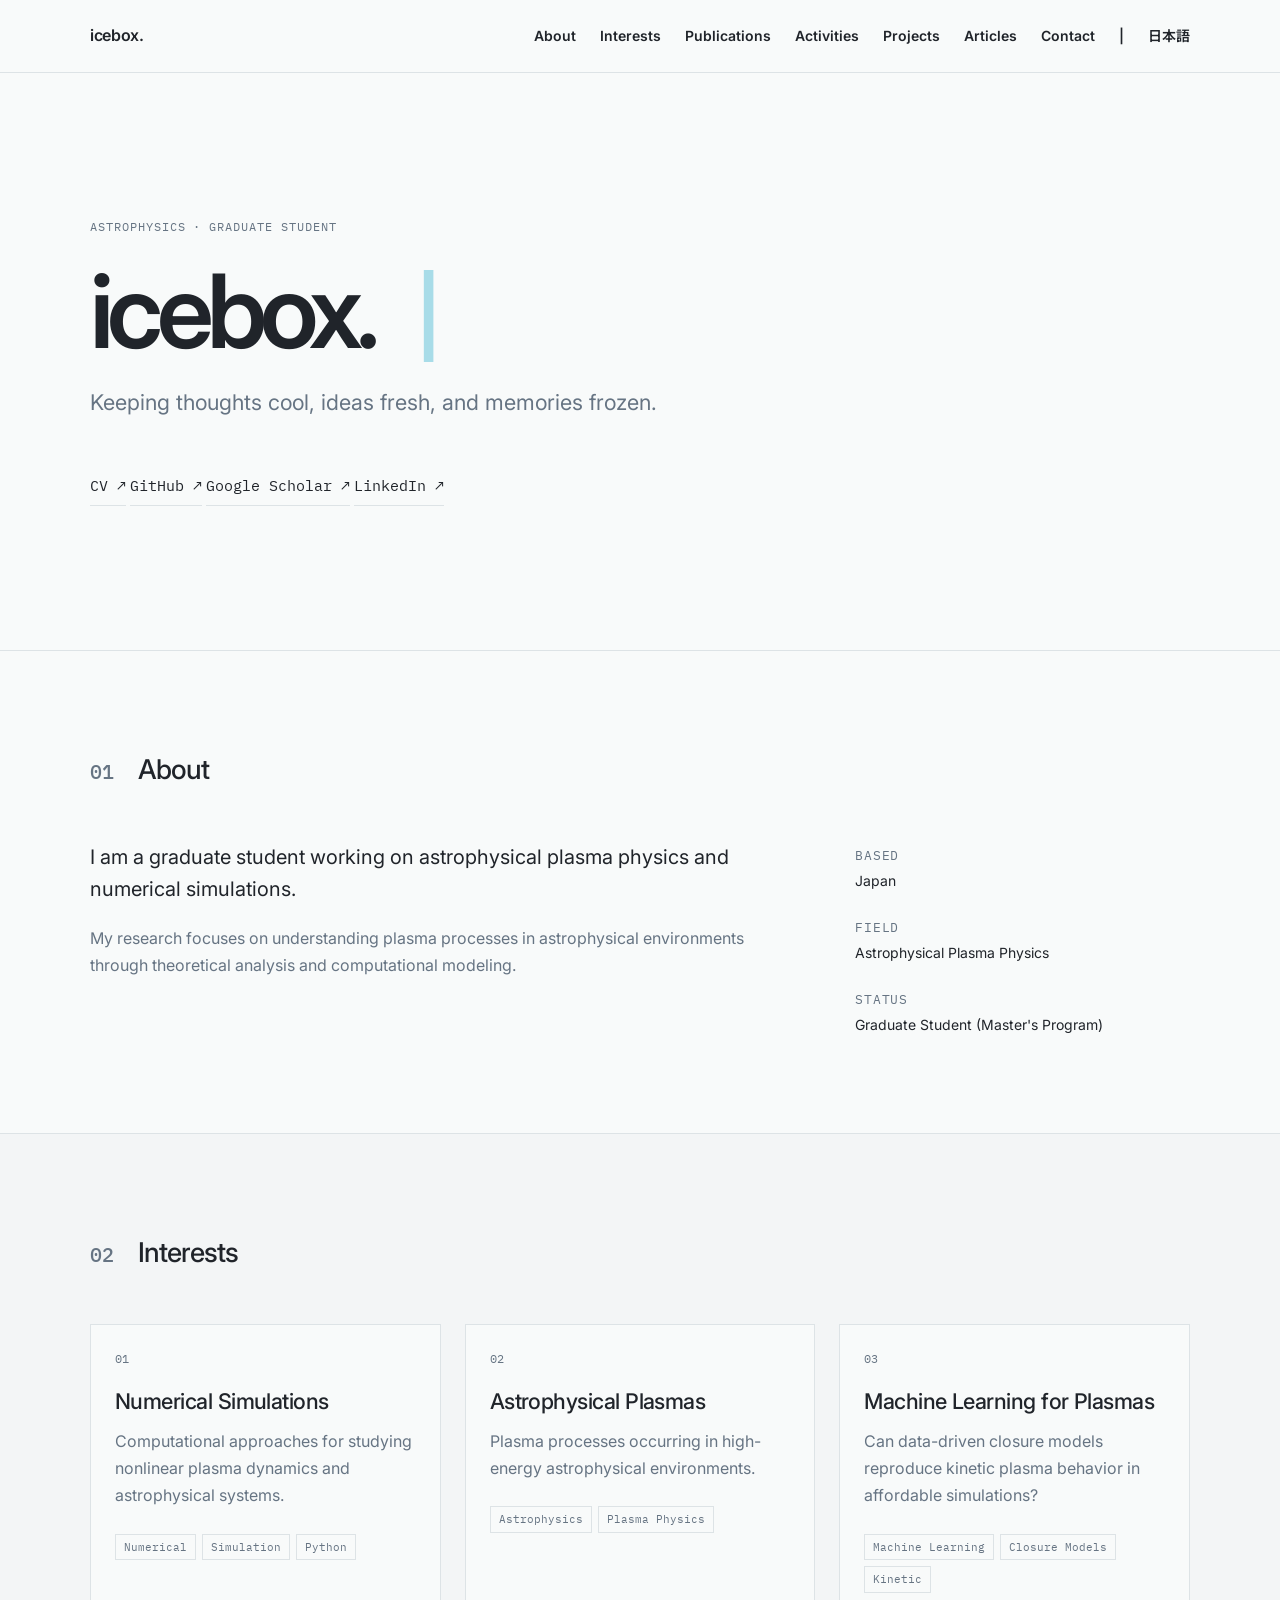
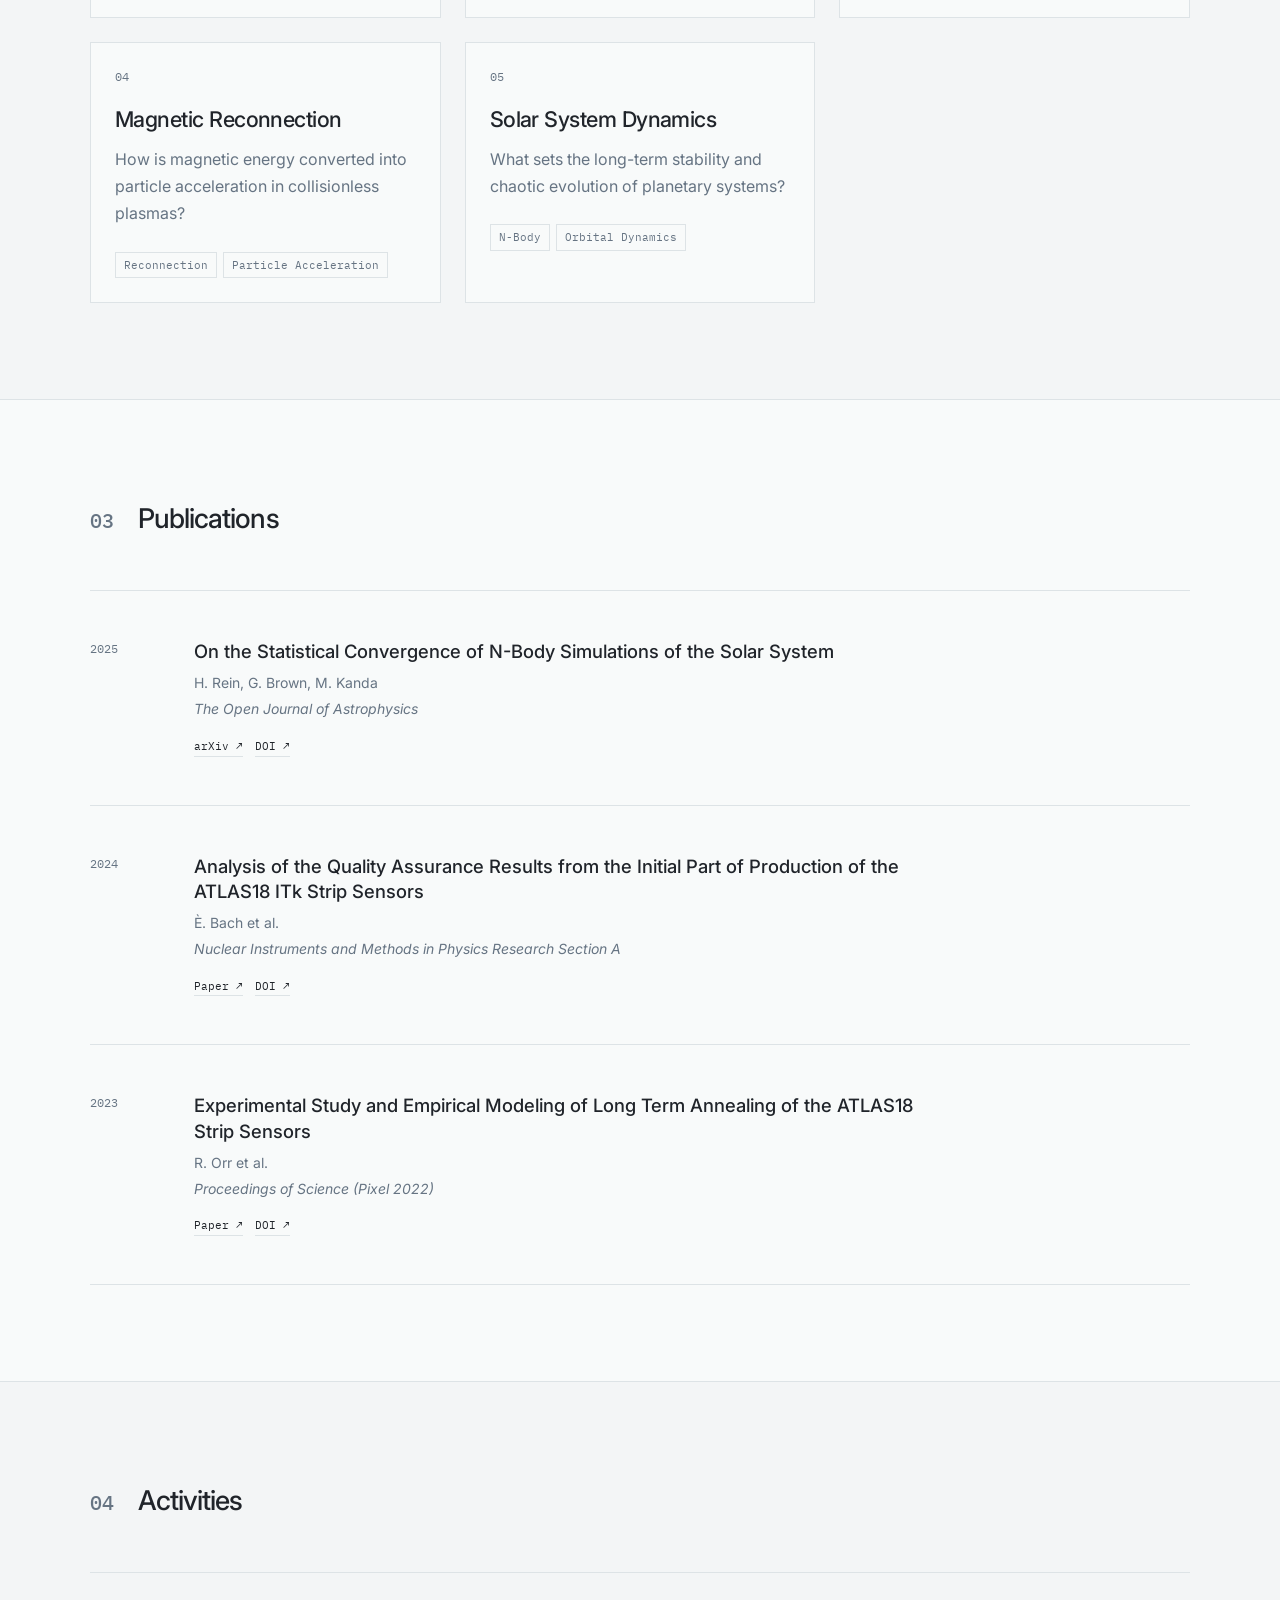
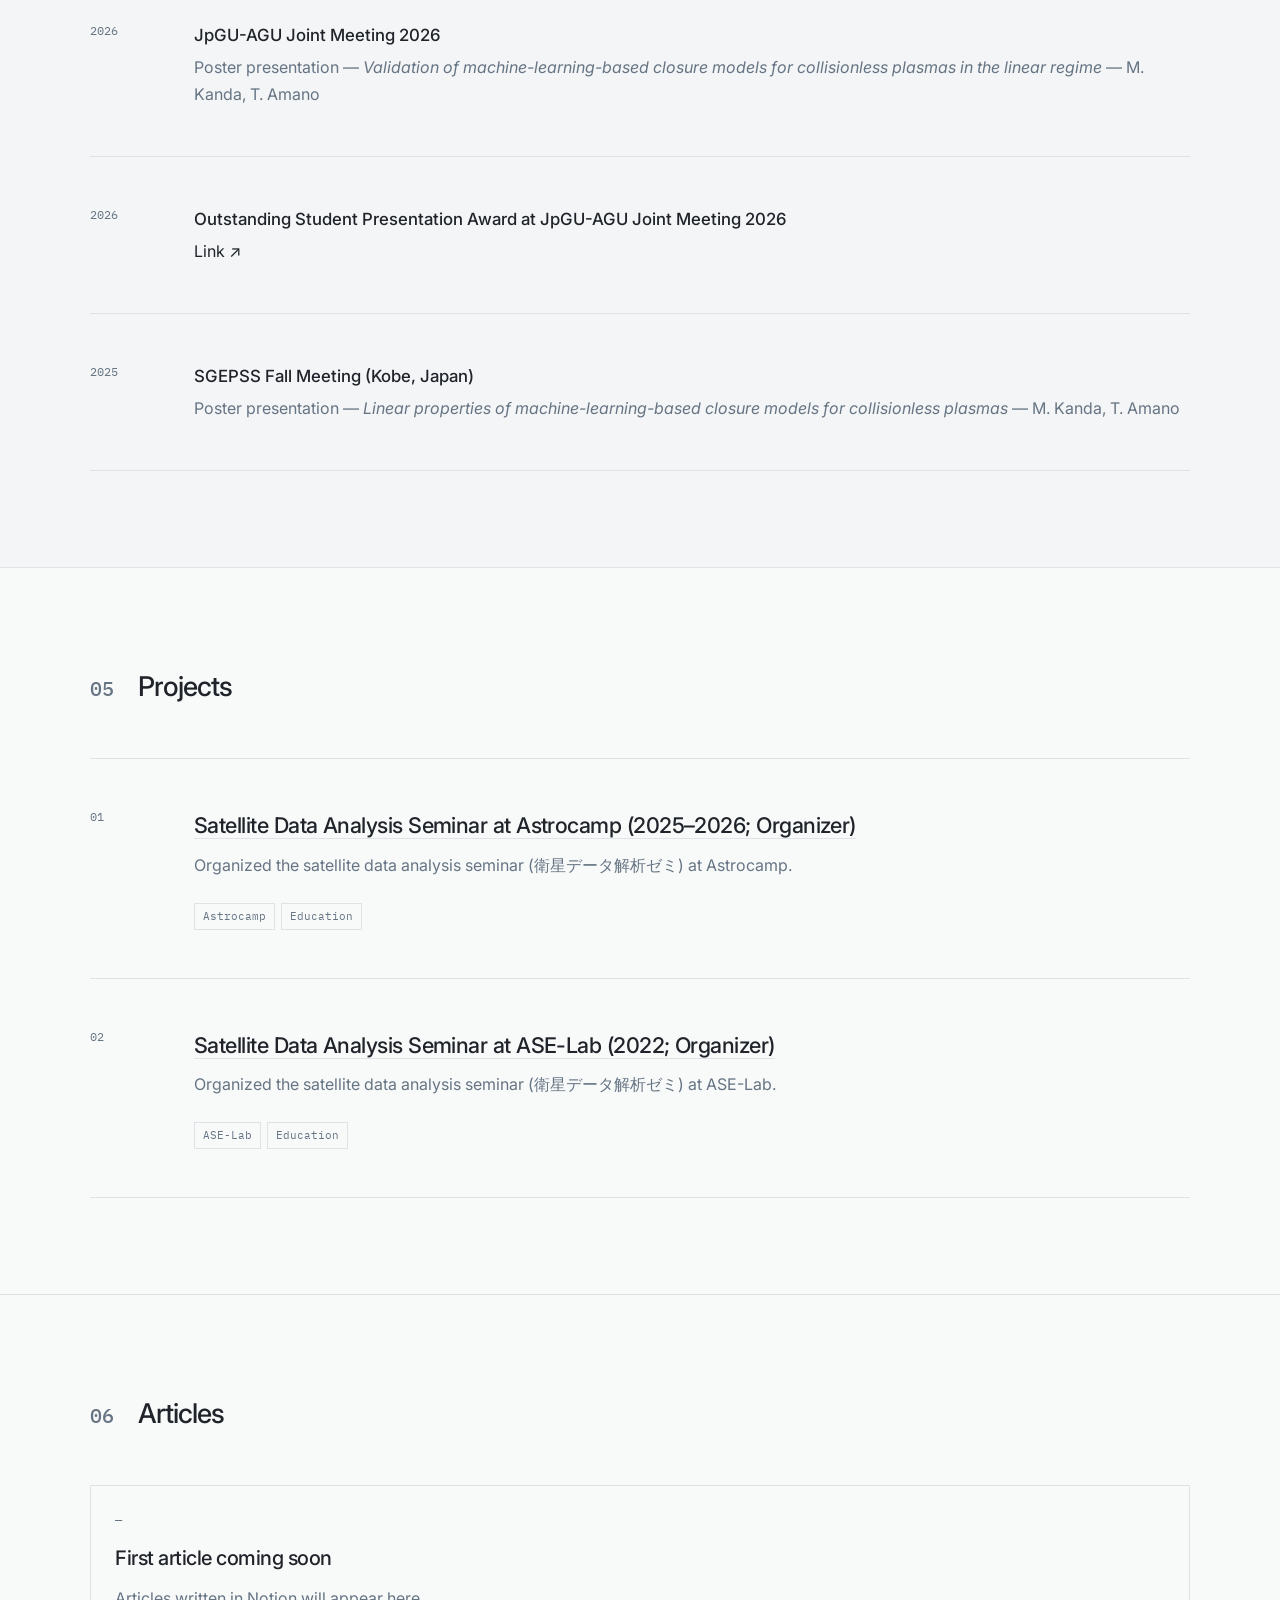
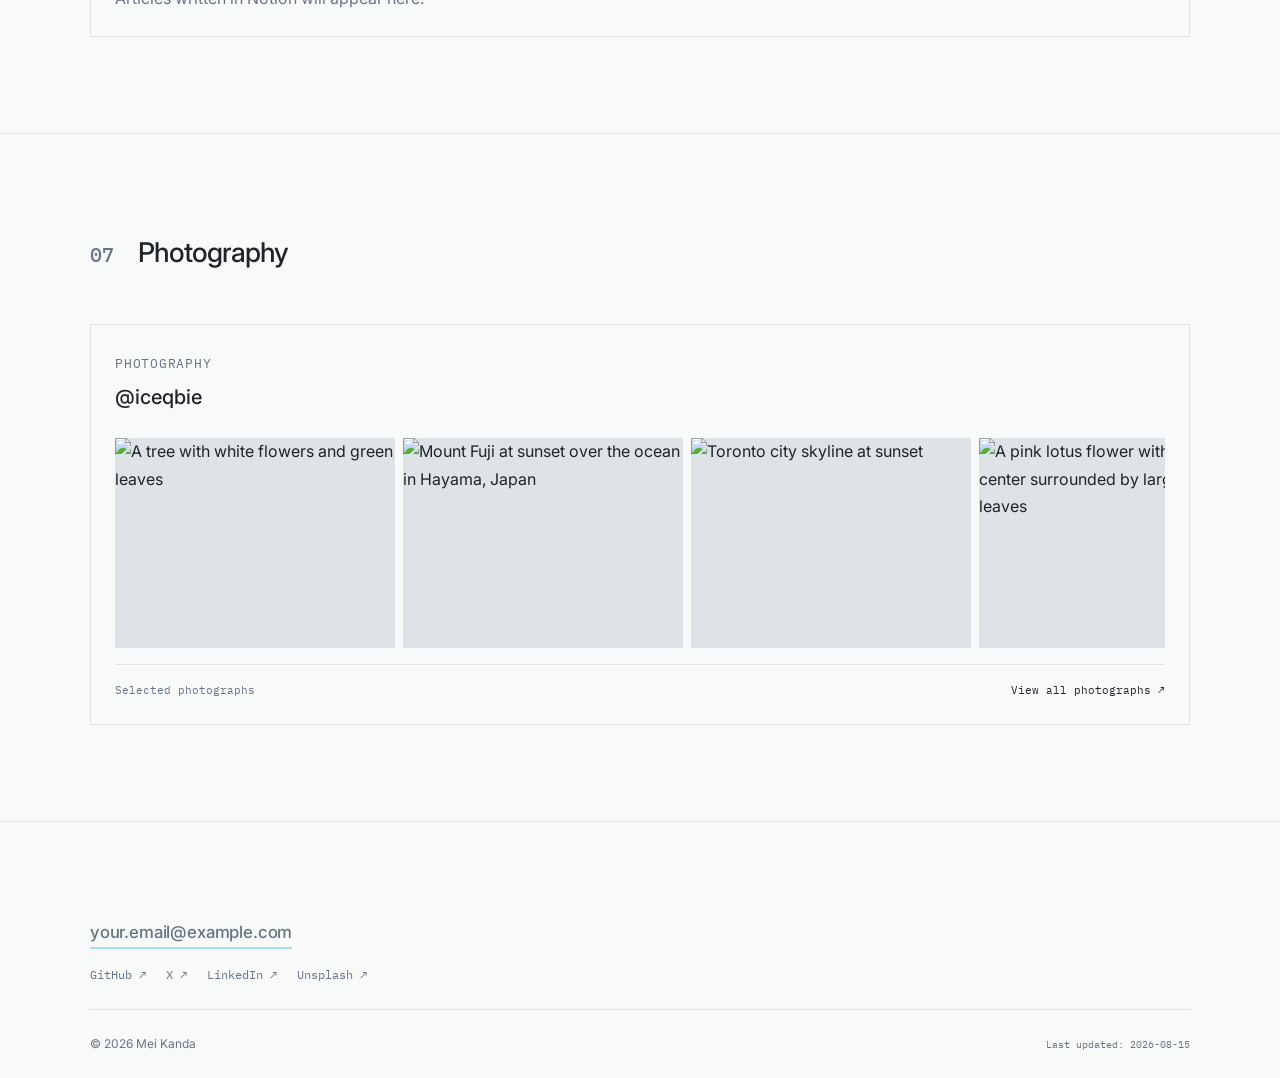
==== commit 280bd3f0: "Update social handles to iceqbie GitHub, X and Unsplash accounts were all renamed from mk-ic3 / ph_i" ====
--- a/index.html
+++ b/index.html
@@ -76,7 +76,7 @@
 
                 <div class="hero-links">
                     <a href="cv/CV.pdf" target="_blank" rel="noopener noreferrer">CV ↗</a>
-                    <a href="https://github.com/mk-ic3" target="_blank" rel="noopener noreferrer">GitHub ↗</a>
+                    <a href="https://github.com/iceqbie" target="_blank" rel="noopener noreferrer">GitHub ↗</a>
                     <a href="YOUR_GOOGLE_SCHOLAR_URL" target="_blank" rel="noopener noreferrer">Google Scholar ↗</a>
                     <a href="https://www.linkedin.com/in/mei-kanda/" target="_blank" rel="noopener noreferrer">LinkedIn ↗</a>
                 </div>
@@ -582,7 +582,7 @@
 
                         <div>
                             <span class="meta-label">PHOTOGRAPHY</span>
-                            <h3>@mk_ic3</h3>
+                            <h3>@iceqbie</h3>
                         </div>
 
                     </div>
@@ -700,7 +700,7 @@
 
                         <span>Selected photographs</span>
 
-                        <a href="https://unsplash.com/@mk_ic3" target="_blank" rel="noopener noreferrer">
+                        <a href="https://unsplash.com/@iceqbie" target="_blank" rel="noopener noreferrer">
                             View all photographs ↗
                         </a>
 
@@ -731,10 +731,10 @@
                 </a>
 
                 <div class="social-links">
-                    <a href="https://github.com/mk-ic3" target="_blank" rel="noopener noreferrer">GitHub ↗</a>
-                    <a href="https://x.com/ph_ic3" target="_blank" rel="noopener noreferrer">X ↗</a>
+                    <a href="https://github.com/iceqbie" target="_blank" rel="noopener noreferrer">GitHub ↗</a>
+                    <a href="https://x.com/iceqbie" target="_blank" rel="noopener noreferrer">X ↗</a>
                     <a href="https://www.linkedin.com/in/mei-kanda/" target="_blank" rel="noopener noreferrer">LinkedIn ↗</a>
-                    <a href="https://unsplash.com/@mk_ic3" target="_blank" rel="noopener noreferrer">Unsplash ↗</a>
+                    <a href="https://unsplash.com/@iceqbie" target="_blank" rel="noopener noreferrer">Unsplash ↗</a>
                 </div>
 
             </div>
